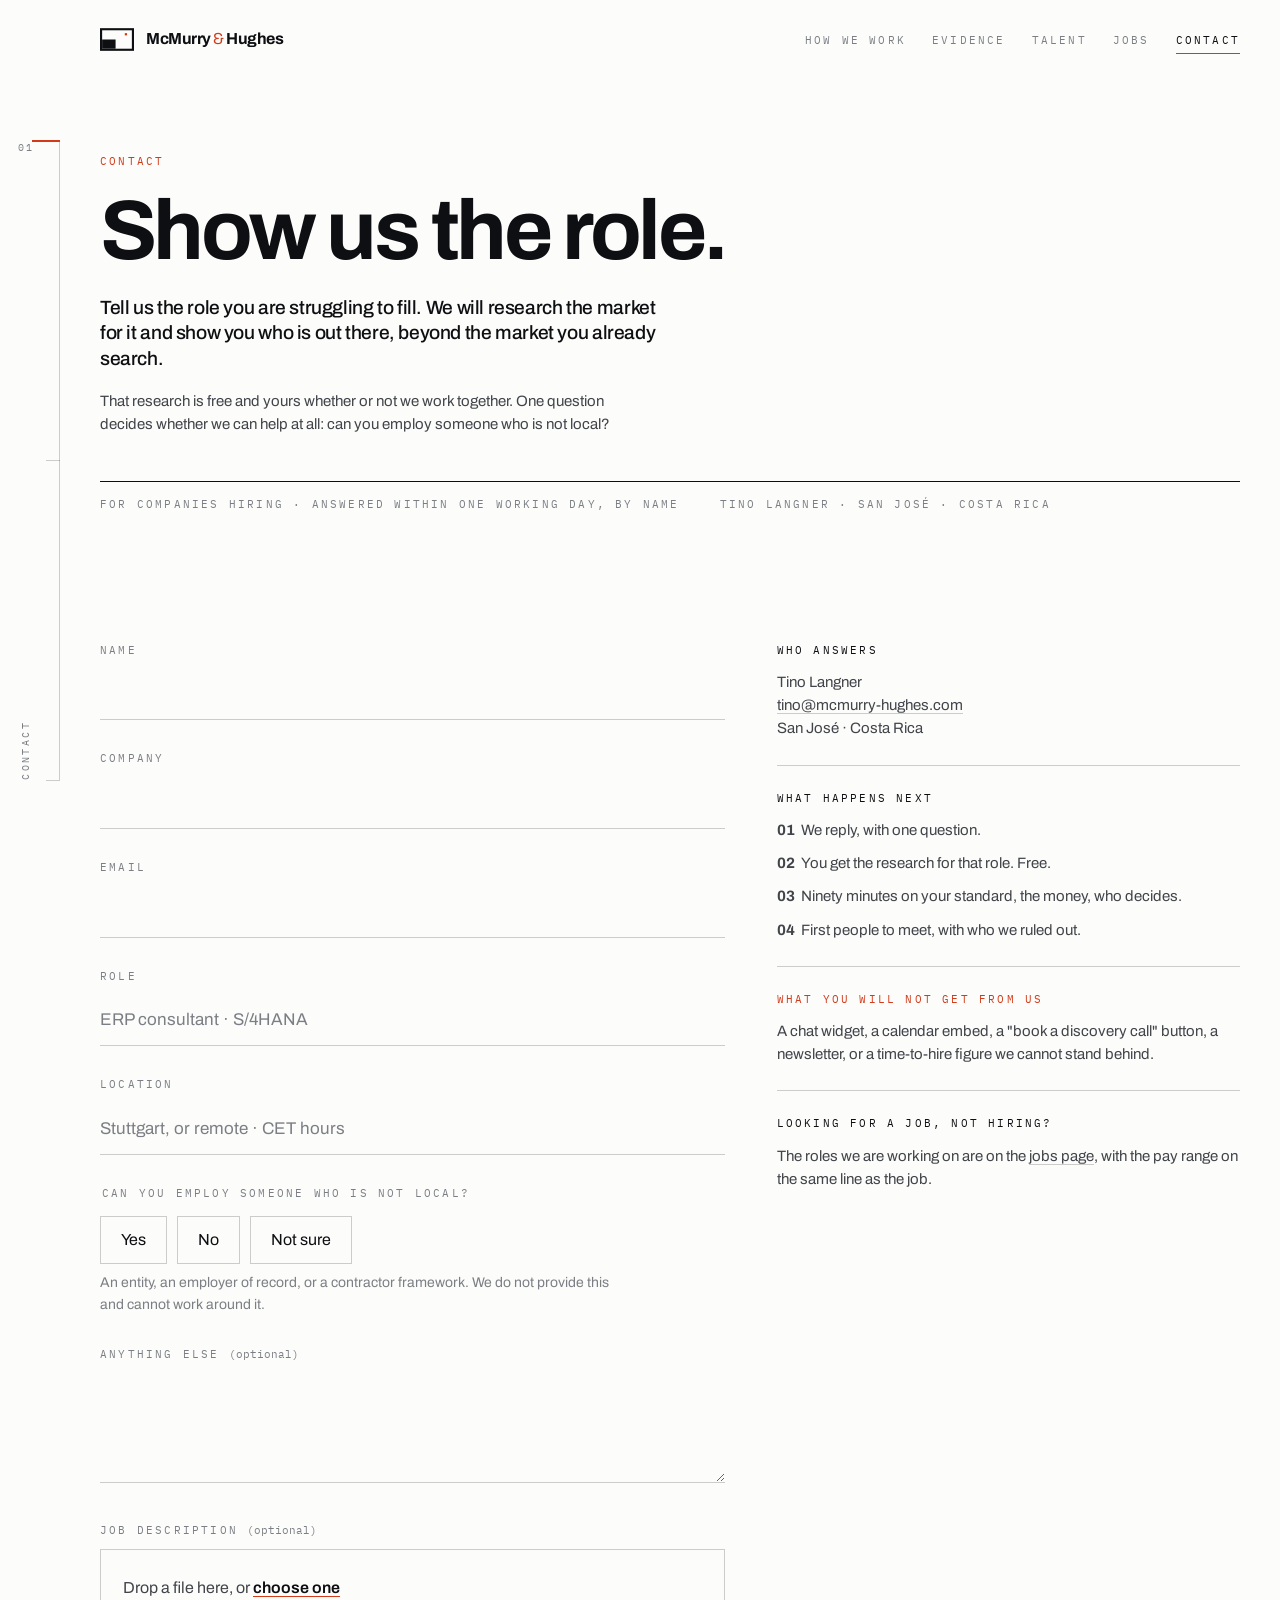
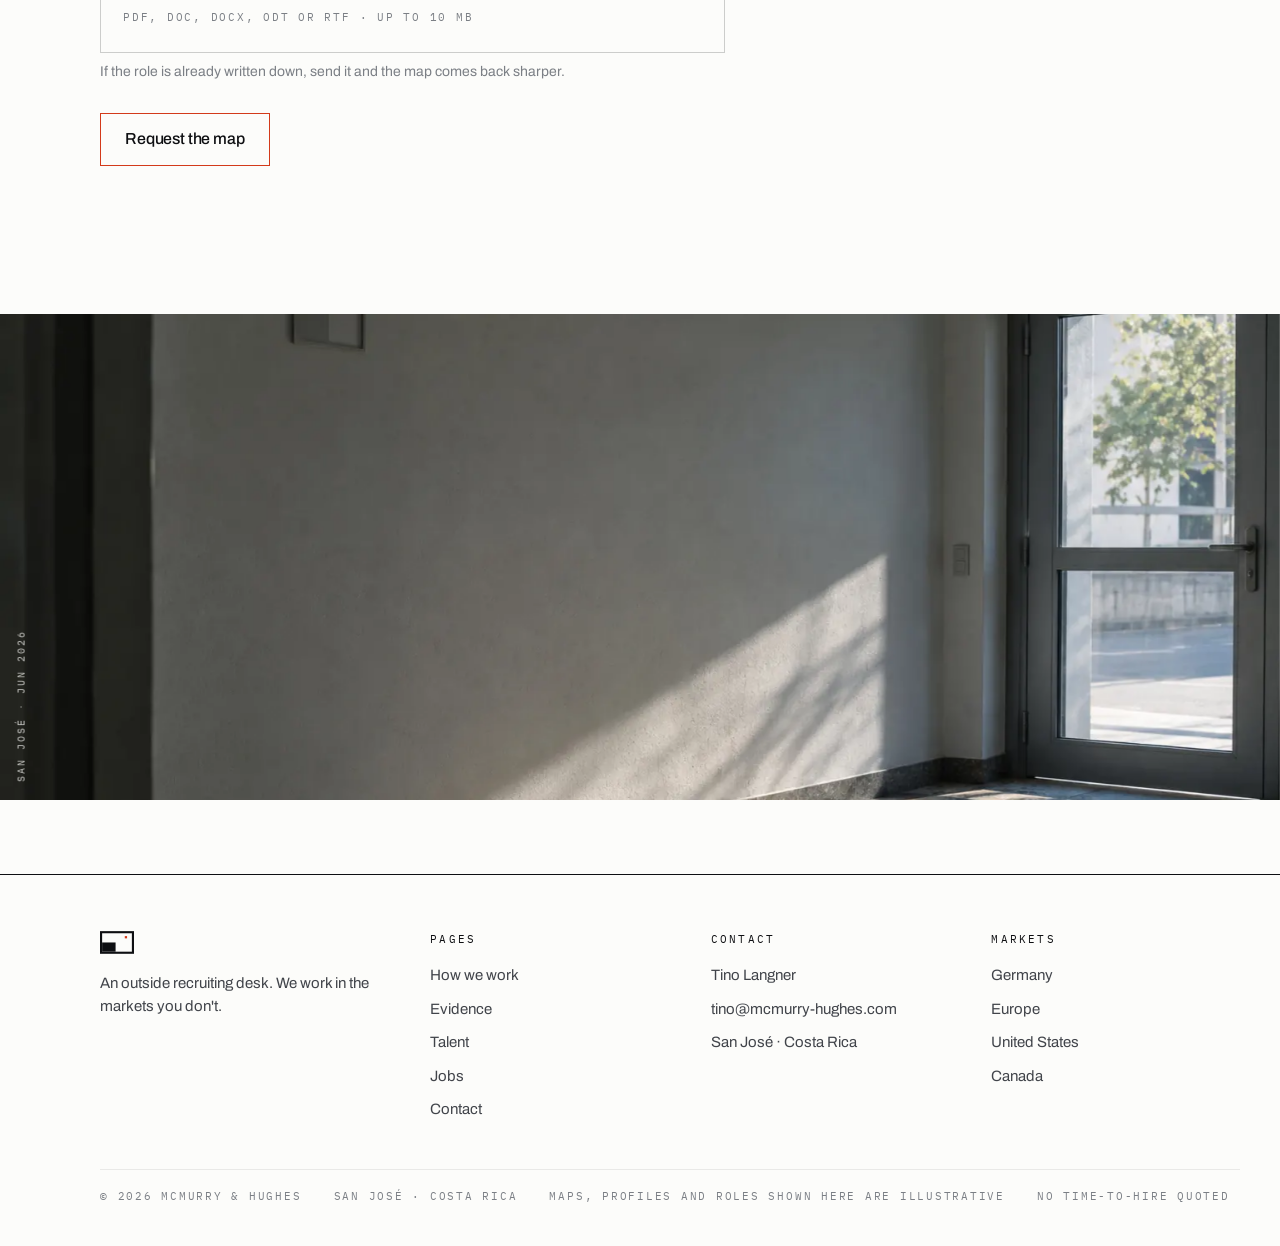
==== contact.html @ da13d668 "Initial M&H website demo" ====
<!DOCTYPE html>
<html lang="en">
<head>
<meta charset="utf-8">
<meta name="viewport" content="width=device-width, initial-scale=1">
<title>Contact · McMurry &amp; Hughes</title>
<meta name="description" content="Tell McMurry &amp; Hughes the role you are struggling to fill. We research the market outside the one you already search and show you who is out there. Free, and answered within one working day by a named person.">
<link rel="canonical" href="https://www.mcmurry-hughes.com/contact.html">

<meta property="og:type" content="website">
<meta property="og:site_name" content="McMurry &amp; Hughes">
<meta property="og:title" content="Contact · McMurry &amp; Hughes">
<meta property="og:description" content="Show us the role. One role and one question, answered within one working day by a named person.">
<meta property="og:url" content="https://www.mcmurry-hughes.com/contact.html">
<meta property="og:image" content="https://www.mcmurry-hughes.com/assets/images/MH_photo_10-1536.webp">
<meta property="og:locale" content="en_GB">
<meta name="twitter:card" content="summary_large_image">
<meta name="twitter:title" content="Contact · McMurry &amp; Hughes">
<meta name="twitter:description" content="Show us the role. One role and one question, answered within one working day by a named person.">
<meta name="twitter:image" content="https://www.mcmurry-hughes.com/assets/images/MH_photo_10-1536.webp">
<meta name="theme-color" content="#FCFCFA">

<link rel="icon" href="favicon.ico" sizes="any">
<link rel="icon" href="assets/icons/MH_favicon.svg" type="image/svg+xml">
<link rel="apple-touch-icon" href="assets/icons/apple-touch-icon.png">

<link rel="preload" href="assets/fonts/Archivo-Bold.woff2" as="font" type="font/woff2" crossorigin>
<link rel="preload" href="assets/fonts/Archivo-Regular.woff2" as="font" type="font/woff2" crossorigin>
<link rel="preload" href="assets/fonts/IBM_Plex_Mono_400_normal.woff2" as="font" type="font/woff2" crossorigin>
<link rel="stylesheet" href="css/main.css">
<link rel="stylesheet" href="css/components.css">
<link rel="stylesheet" href="css/responsive.css">
<link rel="stylesheet" href="css/motion.css">

<script type="module" src="js/main.js"></script>
</head>

<body class="page">
<a class="skip" href="#main">Skip to content</a>

<header class="nav">
  <div class="wrap nav__in">
    <a class="mark" href="index.html" aria-label="McMurry &amp; Hughes, home">
      <svg class="mark__sym" viewBox="0 0 24 16" width="34" height="23" aria-hidden="true" focusable="false">
        <rect class="fr" x=".75" y=".75" width="22.5" height="14.5" stroke-width="1.5"/>
        <rect class="bk" x="1.5" y="8" width="9.5" height="6.5"/>
        <rect class="pt" x="17.5" y="3.5" width="1.6" height="1.6"/>
      </svg>
      <span class="mark__wd mark__wd--hide">McMurry <span class="amp">&amp;</span> Hughes</span>
    </a>
    <nav class="nav__panel" id="nav-panel" aria-label="Primary">
      <ul class="nav__links">
        <li><a class="nav__link" href="how-we-work.html">How we work</a></li>
        <li><a class="nav__link" href="evidence.html">Evidence</a></li>
        <li><a class="nav__link" href="talent.html">Talent</a></li>
        <li><a class="nav__link" href="jobs.html">Jobs</a></li>
        <li><a class="nav__link" href="contact.html" aria-current="page">Contact</a></li>
      </ul>
    </nav>
    <button class="nav__toggle" type="button" aria-expanded="false" aria-controls="nav-panel">Menu</button>
  </div>
</header>

<nav class="rail" aria-label="Sections of this page">
  <span class="rail__n">01</span>
  <span class="rail__line"></span>
  <span class="rail__ticks"></span>
  <span class="rail__label"></span>
</nav>

<main id="main">

<section class="section phead" data-rail="Contact">
  <div class="wrap">
    <span class="label label--v">Contact</span>
    <h1 class="say say--xl" style="margin-top:22px" data-lines>Show us the role.</h1>
    <p class="standfirst phead__sub" data-reveal style="--d:400ms">Tell us the role you are struggling to fill. We will research the market for it and show you who is out there, beyond the market you already search.</p>
    <p class="small" style="margin-top:18px;max-width:58ch" data-reveal>That research is free and yours whether or not we work together. One question decides whether we can help at all: can you employ someone who is not local?</p>
    <div class="phead__meta">
      <span class="label">For companies hiring · answered within one working day, by name</span>
      <span class="label">Tino Langner · San José · Costa Rica</span>
    </div>
  </div>
</section>

<section class="section section--tight" data-rail="The form">
  <div class="wrap">
    <div class="cols cols--lead">
      <form class="form" novalidate data-form data-subject="Market map request: one role">
        <div class="field">
          <label class="label" for="k-name">Name</label>
          <input id="k-name" name="name" type="text" autocomplete="name" required>
          <span class="field__err">A name is needed</span>
        </div>
        <div class="field">
          <label class="label" for="k-company">Company</label>
          <input id="k-company" name="company" type="text" autocomplete="organization" required>
          <span class="field__err">A company is needed</span>
        </div>
        <div class="field">
          <label class="label" for="k-email">Email</label>
          <input id="k-email" name="email" type="email" autocomplete="email" required>
          <span class="field__err">A working email address is needed</span>
        </div>
        <div class="field">
          <label class="label" for="k-role">Role</label>
          <input id="k-role" name="role" type="text" placeholder="ERP consultant · S/4HANA" required>
          <span class="field__err">Tell us which role</span>
        </div>
        <div class="field">
          <label class="label" for="k-location">Location</label>
          <input id="k-location" name="location" type="text" placeholder="Stuttgart, or remote · CET hours" required>
          <span class="field__err">Tell us where the role sits</span>
        </div>
        <fieldset class="field" style="border:0;padding:0;margin-inline:0">
          <legend class="label" style="margin-bottom:10px">Can you employ someone who is not local?</legend>
          <div class="choice">
            <input type="radio" id="k-yes" name="employ" value="Yes" required><label for="k-yes">Yes</label>
            <input type="radio" id="k-no" name="employ" value="No"><label for="k-no">No</label>
            <input type="radio" id="k-unsure" name="employ" value="Not sure"><label for="k-unsure">Not sure</label>
          </div>
          <p class="field__help">An entity, an employer of record, or a contractor framework. We do not provide this and cannot work around it.</p>
          <span class="field__err">Answer this one and we can tell you quickly</span>
        </fieldset>
        <div class="field">
          <label class="label" for="k-note">Anything else <span style="text-transform:none;letter-spacing:0">(optional)</span></label>
          <textarea id="k-note" name="note" rows="3"></textarea>
        </div>
          <div class="field field--file">
            <label class="label" for="k-spec">Job description <span style="text-transform:none;letter-spacing:0">(optional)</span></label>
            <div class="drop" data-drop data-has="false">
              <input id="k-spec" name="spec" type="file" accept=".pdf,.doc,.docx,.rtf,.odt,.txt"
                     aria-describedby="k-spec-meta">
              <span class="drop__msg">Drop a file here, or <b>choose one</b></span>
              <span class="drop__file">
                <span class="drop__name" data-drop-name></span>
                <span class="drop__size" data-drop-size></span>
                <button class="drop__clear" type="button" data-drop-clear>Remove</button>
              </span>
              <span class="drop__meta" id="k-spec-meta">PDF, DOC, DOCX, ODT or RTF · up to 10 MB</span>
            </div>
            <p class="field__help">If the role is already written down, send it and the map comes back sharper.</p>
            <span class="field__err">That file could not be read</span>
          </div>
        <button class="btn btn--primary" type="submit">Request the map</button>
        <div class="form__status" role="status" aria-live="polite"></div>
      </form>

      <aside class="stack">
        <div data-reveal>
          <span class="label label--ink">Who answers</span>
          <p class="small" style="margin-top:12px">Tino Langner<br><a class="link" href="mailto:tino@mcmurry-hughes.com">tino@mcmurry-hughes.com</a><br>San José · Costa Rica</p>
        </div>
        <hr class="hairline">
        <div data-reveal>
          <span class="label label--ink">What happens next</span>
          <ol class="small" style="margin-top:12px;color:var(--slate);display:grid;gap:10px">
            <li><b>01</b> &nbsp;We reply, with one question.</li>
            <li><b>02</b> &nbsp;You get the research for that role. Free.</li>
            <li><b>03</b> &nbsp;Ninety minutes on your standard, the money, who decides.</li>
            <li><b>04</b> &nbsp;First people to meet, with who we ruled out.</li>
          </ol>
        </div>
        <hr class="hairline">
        <div data-reveal>
          <span class="label label--v">What you will not get from us</span>
          <p class="small" style="margin-top:12px">A chat widget, a calendar embed, a "book a discovery call" button, a newsletter, or a time-to-hire figure we cannot stand behind.</p>
        </div>
        <hr class="hairline">
        <div data-reveal>
          <span class="label label--ink">Looking for a job, not hiring?</span>
          <p class="small" style="margin-top:12px">The roles we are working on are on the <a class="link" href="jobs.html">jobs page</a>, with the pay range on the same line as the job.</p>
        </div>
      </aside>
    </div>
  </div>
</section>

<section class="section section--tight" data-rail="The office">
  <figure class="plate plate--half" data-reveal="wipe">
    <picture>
      <source type="image/webp" srcset="assets/images/MH_photo_10-640.webp 640w, assets/images/MH_photo_10-1024.webp 1024w, assets/images/MH_photo_10-1536.webp 1536w" sizes="100vw">
      <img src="assets/images/MH_photo_10-1024.jpg" width="1536" height="1024" loading="lazy" decoding="async" data-parallax="36"
           alt="A reception wall in raking afternoon light, the sign in place, nobody present.">
    </picture>
    <figcaption class="plate__cap">San José · Jun 2026</figcaption>
  </figure>
</section>

</main>

<footer class="foot">
  <div class="wrap">
    <div class="foot__grid">
      <div>
        <svg class="mark__sym" viewBox="0 0 24 16" width="40" height="27" aria-hidden="true" focusable="false">
          <rect class="fr" x=".75" y=".75" width="22.5" height="14.5" stroke-width="1.5"/>
          <rect class="bk" x="1.5" y="8" width="9.5" height="6.5"/>
          <rect class="pt" x="17.5" y="3.5" width="1.6" height="1.6"/>
        </svg>
        <p class="small" style="margin-top:18px;max-width:30ch">An outside recruiting desk. We work in the markets you don't.</p>
      </div>
      <div>
        <span class="label label--ink">Pages</span>
        <div class="foot__list">
          <a href="how-we-work.html">How we work</a>
          <a href="evidence.html">Evidence</a>
          <a href="talent.html">Talent</a>
          <a href="jobs.html">Jobs</a>
          <a href="contact.html">Contact</a>
        </div>
      </div>
      <div>
        <span class="label label--ink">Contact</span>
        <div class="foot__list">
          <span>Tino Langner</span>
          <a href="mailto:tino@mcmurry-hughes.com">tino@mcmurry-hughes.com</a>
          <span>San José · Costa Rica</span>
        </div>
      </div>
      <div>
        <span class="label label--ink">Markets</span>
        <div class="foot__list">
          <span>Germany</span><span>Europe</span><span>United States</span><span>Canada</span>
        </div>
      </div>
    </div>
    <div class="foot__note">
      <span>&copy; <span data-year>2026</span> McMurry &amp; Hughes</span>
      <span>San José · Costa Rica</span>
      <span class="v">Maps, profiles and roles shown here are illustrative</span>
      <span>No time-to-hire quoted</span>
    </div>
  </div>
</footer>
</body>
</html>
---- css/main.css ----
/* =========================================================================
   McMURRY & HUGHES — main.css
   Foundations: fonts, tokens, base type, layout, rail, navigation, footer.

   THE THREE RULES THIS FILE IS BUILT TO PROTECT
   1  GREY IS SEMANTIC. --field / --grey mean "the market a company is already
      searching". They are never a panel, a card, a section ground or a stripe.
      There is no rule in this stylesheet that fills a container with grey.
   2  VERMILION IS ONE PERSON outside that search. It is a marker, a hairline
      and a flag on an unmeasured field. It is never a button fill, never body
      copy, never on a photograph.
   3  TWO FAMILIES, NO THIRD. Archivo + IBM Plex Mono, self-hosted, latin and
      latin-ext. The ext subsets are not optional: Kraków and Wrocław are set
      correctly and a missing subset substitutes a serif silently.
   Target ratio across the site: ~90% paper, ~7% ink, ~2% grey, ~1% vermilion.
   ========================================================================= */

/* ── 01 · TYPE ─────────────────────────────────────────────────────────── */

@font-face{font-family:'Archivo';src:url('../assets/fonts/Archivo-Regular.woff2') format('woff2');font-weight:400;font-style:normal;font-display:swap}
@font-face{font-family:'Archivo';src:url('../assets/fonts/Archivo-Medium.woff2') format('woff2');font-weight:500;font-style:normal;font-display:swap}
@font-face{font-family:'Archivo';src:url('../assets/fonts/Archivo-SemiBold.woff2') format('woff2');font-weight:600;font-style:normal;font-display:swap}
@font-face{font-family:'Archivo';src:url('../assets/fonts/Archivo-Bold.woff2') format('woff2');font-weight:700;font-style:normal;font-display:swap}
@font-face{font-family:'PlexMono';src:url('../assets/fonts/IBM_Plex_Mono_400_normal.woff2') format('woff2');font-weight:400;font-style:normal;font-display:swap}
@font-face{font-family:'PlexMono';src:url('../assets/fonts/IBM_Plex_Mono_500_normal.woff2') format('woff2');font-weight:500;font-style:normal;font-display:swap}

/* latin-ext — required for Kraków, Wrocław, São, façade */
@font-face{font-family:'Archivo';src:url('../assets/fonts/Archivo-Regular-ext.woff2') format('woff2');font-weight:400;font-style:normal;font-display:swap;unicode-range:U+0100-02BA,U+02BD-02C5,U+02C7-02CC,U+02CE-02D7,U+02DD-02FF,U+0304,U+0308,U+0329,U+1D00-1DBF,U+1E00-1E9F,U+1EF2-1EFF,U+2020,U+20A0-20AB,U+20AD-20C0,U+2113,U+2C60-2C7F,U+A720-A7FF}
@font-face{font-family:'Archivo';src:url('../assets/fonts/Archivo-Medium-ext.woff2') format('woff2');font-weight:500;font-style:normal;font-display:swap;unicode-range:U+0100-02BA,U+02BD-02C5,U+02C7-02CC,U+02CE-02D7,U+02DD-02FF,U+0304,U+0308,U+0329,U+1D00-1DBF,U+1E00-1E9F,U+1EF2-1EFF,U+2020,U+20A0-20AB,U+20AD-20C0,U+2113,U+2C60-2C7F,U+A720-A7FF}
@font-face{font-family:'Archivo';src:url('../assets/fonts/Archivo-SemiBold-ext.woff2') format('woff2');font-weight:600;font-style:normal;font-display:swap;unicode-range:U+0100-02BA,U+02BD-02C5,U+02C7-02CC,U+02CE-02D7,U+02DD-02FF,U+0304,U+0308,U+0329,U+1D00-1DBF,U+1E00-1E9F,U+1EF2-1EFF,U+2020,U+20A0-20AB,U+20AD-20C0,U+2113,U+2C60-2C7F,U+A720-A7FF}
@font-face{font-family:'Archivo';src:url('../assets/fonts/Archivo-Bold-ext.woff2') format('woff2');font-weight:700;font-style:normal;font-display:swap;unicode-range:U+0100-02BA,U+02BD-02C5,U+02C7-02CC,U+02CE-02D7,U+02DD-02FF,U+0304,U+0308,U+0329,U+1D00-1DBF,U+1E00-1E9F,U+1EF2-1EFF,U+2020,U+20A0-20AB,U+20AD-20C0,U+2113,U+2C60-2C7F,U+A720-A7FF}
@font-face{font-family:'PlexMono';src:url('../assets/fonts/IBM_Plex_Mono_400_ext.woff2') format('woff2');font-weight:400;font-style:normal;font-display:swap;unicode-range:U+0100-02BA,U+02BD-02C5,U+02C7-02CC,U+02CE-02D7,U+02DD-02FF,U+0304,U+0308,U+0329,U+1D00-1DBF,U+1E00-1E9F,U+1EF2-1EFF,U+2020,U+20A0-20AB,U+20AD-20C0,U+2113,U+2C60-2C7F,U+A720-A7FF}
@font-face{font-family:'PlexMono';src:url('../assets/fonts/IBM_Plex_Mono_500_ext.woff2') format('woff2');font-weight:500;font-style:normal;font-display:swap;unicode-range:U+0100-02BA,U+02BD-02C5,U+02C7-02CC,U+02CE-02D7,U+02DD-02FF,U+0304,U+0308,U+0329,U+1D00-1DBF,U+1E00-1E9F,U+1EF2-1EFF,U+2020,U+20A0-20AB,U+20AD-20C0,U+2113,U+2C60-2C7F,U+A720-A7FF}

/* ── 02 · TOKENS ───────────────────────────────────────────────────────── */

:root{
  /* palette — MH_colour-specification.txt, edition 1.0 */
  --paper:#FCFCFA;          /* ground, no meaning of its own */
  --bone:#F1F1EE;           /* second ground, structural only */
  --field:#E4E4E0;          /* THE SEARCHED MARKET — semantic */
  --grey:#9A9A96;           /* the same, at small scale — semantic */
  --ink:#0E0F12;            /* fact: type, rules, boundaries */
  --verm:#D33A1A;           /* one person outside the search */
  --slate:#41444A;          /* body copy */
  --mid:#7B7F85;            /* labels */
  /* interface only, never marketing */
  --confirmed:#33523A;      /* the availability dot */
  --error:#9C2410;
  --pending:#7E6416;

  --hair:rgba(14,15,18,.20);
  --hairsoft:rgba(14,15,18,.08);
  --hair-rev:rgba(252,252,250,.26);
  --hairsoft-rev:rgba(252,252,250,.12);

  --A:'Archivo';
  --M:'PlexMono';

  /* spatial system — the page rail is 26mm in print; 72px on screen */
  --rail:72px;
  --gutter:24px;
  --measure:64ch;
  --band:clamp(72px,10vw,148px);   /* vertical rhythm between sections */

  /* motion — slow, controlled, no bounce anywhere in the system */
  --ease:cubic-bezier(.22,.61,.36,1);
  --ease-depth:cubic-bezier(.33,.9,.28,1);
  --t-fast:.28s;
  --t:.52s;
  --t-slow:.9s;
}

/* ── 03 · RESET & BASE ─────────────────────────────────────────────────── */

*,*::before,*::after{box-sizing:border-box}
html{-webkit-text-size-adjust:100%}
body,h1,h2,h3,h4,p,figure,blockquote,dl,dd,ul,ol{margin:0}
ul,ol{padding:0;list-style:none}
img,svg{display:block;max-width:100%}
button,input,select,textarea{font:inherit;color:inherit}

html{scroll-behavior:smooth}
body{
  background:var(--paper);
  color:var(--ink);
  font-family:var(--A);
  font-weight:400;
  font-size:17px;
  line-height:1.56;
  -webkit-font-smoothing:antialiased;
  text-rendering:optimizeLegibility;
  overflow-x:hidden;
}

::selection{background:var(--ink);color:var(--paper)}

/* Focus: a visible ink offset rule. Never removed, never a glow. */
:focus-visible{
  outline:2px solid var(--ink);
  outline-offset:3px;
}
.ink :focus-visible,.section--ink :focus-visible{outline-color:var(--paper)}

.skip{
  position:absolute;left:-9999px;top:0;z-index:200;
  background:var(--ink);color:var(--paper);padding:14px 20px;
  font-family:var(--M);font-size:12px;letter-spacing:.18em;text-transform:uppercase;
}
.skip:focus{left:0}

/* visually hidden, but present for screen readers and for heading order */
.vh{
  position:absolute;width:1px;height:1px;margin:-1px;padding:0;
  overflow:hidden;clip-path:inset(50%);white-space:nowrap;border:0;
}

/* ── 04 · TYPE SCALE ───────────────────────────────────────────────────── */

.say{font-weight:700;letter-spacing:-.042em;line-height:.93;text-wrap:balance}
.say--xl{font-size:clamp(38px,6.6vw,88px)}
.say--l {font-size:clamp(32px,4.6vw,64px)}
.say--m {font-size:clamp(27px,3.2vw,44px)}
.say--s {font-size:clamp(23px,2.3vw,32px)}

.hd{font-weight:600;letter-spacing:-.03em;line-height:1.06;font-size:clamp(23px,2.2vw,34px);text-wrap:balance}
.hd--s{font-size:clamp(19px,1.5vw,23px);letter-spacing:-.026em;line-height:1.14}

.standfirst{
  font-weight:500;font-size:clamp(18px,1.5vw,21px);
  letter-spacing:-.02em;line-height:1.34;color:var(--ink);
  max-width:42ch;
}

p{color:var(--slate);max-width:var(--measure)}
p + p{margin-top:1.1em}
p b,strong{font-weight:600;color:var(--ink)}
.lede{font-size:19px;line-height:1.5;color:var(--slate);max-width:56ch}
.small{font-size:15px;line-height:1.55}

a{color:inherit;text-decoration:none}
.link{
  border-bottom:1px solid var(--hair);
  transition:border-color var(--t-fast) var(--ease);
}
.link:hover{border-color:var(--ink)}

/* label / figure / caption — always Plex Mono */
.label{
  font-family:var(--M);font-weight:400;font-size:11px;
  letter-spacing:.2em;text-transform:uppercase;color:var(--mid);
  display:block;
}
.label--v{color:var(--verm)}
.label--ink{color:var(--ink)}
.figure{font-family:var(--M);font-weight:500;font-variant-numeric:tabular-nums lining-nums;letter-spacing:-.01em}
.caption{font-family:var(--M);font-size:11px;line-height:1.7;letter-spacing:.14em;text-transform:uppercase;color:var(--mid)}
.mono{font-family:var(--M);font-variant-numeric:tabular-nums lining-nums}
.v{color:var(--verm)}

.rule{height:1px;background:var(--ink);border:0}
.hairline{height:1px;background:var(--hair);border:0}
.hairline--soft{height:1px;background:var(--hairsoft);border:0}

/* ── 05 · LAYOUT ───────────────────────────────────────────────────────── */

.page{position:relative}

.wrap{
  width:100%;
  max-width:1560px;
  margin-inline:auto;
  padding-inline:var(--gutter);
}
@media (min-width:1024px){
  .wrap{padding-left:calc(var(--rail) + 40px);padding-right:56px}
}

.section{padding-block:var(--band);position:relative}
.section--tight{padding-block:calc(var(--band) * .58)}
.section--bone{background:var(--bone)}
.section--ink{background:var(--ink);color:var(--paper)}
.section--ink p,.section--ink .lede{color:rgba(252,252,250,.74)}
.section--ink .label{color:rgba(252,252,250,.55)}
.section--ink .label--v{color:var(--verm)}
.section--ink .rule{background:rgba(252,252,250,.55)}
.section--ink .hairline{background:var(--hair-rev)}
.section--ink .hairline--soft{background:var(--hairsoft-rev)}

/* section head: mono index + rule, the book's running head translated */
.shead{
  display:flex;align-items:baseline;gap:20px;
  padding-bottom:14px;margin-bottom:44px;
  border-bottom:1px solid var(--ink);
}
.section--ink .shead{border-bottom-color:rgba(252,252,250,.55)}
.shead__n{font-family:var(--M);font-size:11px;letter-spacing:.24em;color:var(--verm);flex:none}
.shead__t{font-family:var(--M);font-size:11px;letter-spacing:.24em;text-transform:uppercase;color:var(--mid)}
.shead__r{margin-left:auto;font-family:var(--M);font-size:11px;letter-spacing:.2em;color:var(--mid);text-align:right}

.cols{display:grid;gap:clamp(28px,4vw,72px)}
.cols--2{grid-template-columns:repeat(2,1fr)}
.cols--3{grid-template-columns:repeat(3,1fr)}
.cols--4{grid-template-columns:repeat(4,1fr)}
.cols--5{grid-template-columns:repeat(5,1fr)}
.cols--aside{grid-template-columns:minmax(0,1fr) minmax(260px,320px)}
.cols--lead{grid-template-columns:minmax(0,1.35fr) minmax(0,1fr)}

.stack-s > * + *{margin-top:12px}
.stack   > * + *{margin-top:24px}
.stack-l > * + *{margin-top:44px}

/* ── 06 · THE RAIL (search trace) ──────────────────────────────────────── */
/* The book's page rail, made functional: it records where in the argument
   the reader is. One vermilion tick — the section in view. Nothing else
   about it moves. */

.rail{
  position:fixed;left:0;top:0;bottom:0;width:var(--rail);
  z-index:40;pointer-events:none;display:none;
}
@media (min-width:1024px){.rail{display:block}}
.rail__line{
  position:absolute;right:0;top:140px;bottom:120px;width:1px;background:var(--hair);
}
.rail__ticks{position:absolute;right:0;top:140px;bottom:120px;width:100%}
.rail__tick{
  position:absolute;right:0;height:1px;background:var(--hair);width:14px;
  transition:width var(--t) var(--ease),background-color var(--t) var(--ease);
  pointer-events:auto;
}
.rail__tick[aria-current="true"]{width:28px;height:2px;background:var(--verm)}
.rail__label{
  position:absolute;left:18px;bottom:120px;
  font-family:var(--M);font-size:10px;letter-spacing:.24em;text-transform:uppercase;
  color:var(--mid);writing-mode:vertical-rl;transform:rotate(180deg);
  white-space:nowrap;
}
.rail__n{
  position:absolute;left:18px;top:140px;
  font-family:var(--M);font-size:10px;letter-spacing:.16em;color:var(--mid);
}
.rail--rev .rail__line,.rail--rev .rail__tick{background:var(--hair-rev)}
.rail--rev .rail__tick[aria-current="true"]{background:var(--verm)}
.rail--rev .rail__label,.rail--rev .rail__n{color:rgba(252,252,250,.5)}

/* ── 07 · NAVIGATION ───────────────────────────────────────────────────── */

.nav{
  position:fixed;inset:0 0 auto 0;z-index:60;
  background:rgba(252,252,250,0);
  border-bottom:1px solid transparent;
  transition:background-color var(--t) var(--ease),border-color var(--t) var(--ease),
             padding var(--t) var(--ease);
}
.nav__in{
  display:flex;align-items:center;justify-content:space-between;gap:24px;
  padding-block:26px;
  transition:padding var(--t) var(--ease);
}
.nav[data-scrolled="true"]{
  background:rgba(252,252,250,.94);
  backdrop-filter:saturate(1) blur(6px);
  border-bottom-color:var(--hair);
}
.nav[data-scrolled="true"] .nav__in{padding-block:14px}

.mark{display:flex;align-items:center;gap:12px}
.mark__sym{width:34px;height:auto;flex:none;color:var(--ink)}
.mark__sym .fr{fill:none;stroke:currentColor}
.mark__sym .bk{fill:currentColor}
.mark__sym .pt{fill:var(--verm)}
.mark__wd{
  font-weight:700;letter-spacing:-.03em;font-size:16px;line-height:1;white-space:nowrap;
}
.mark__wd .amp{font-weight:400;color:var(--verm)}
.mark__wd--hide{display:none}
@media (min-width:600px){.mark__wd--hide{display:inline}}

.nav__links{display:flex;align-items:center;gap:26px}
.nav__link{
  font-family:var(--M);font-size:11px;letter-spacing:.2em;text-transform:uppercase;
  color:var(--mid);padding:6px 0;
  border-bottom:1px solid transparent;
  transition:color var(--t-fast) var(--ease),border-color var(--t-fast) var(--ease);
}
.nav__link:hover{color:var(--ink)}
.nav__link[aria-current="page"]{color:var(--ink);border-bottom-color:var(--verm)}

.nav__toggle{
  display:none;background:none;border:0;padding:12px 0 12px 12px;cursor:pointer;
  font-family:var(--M);font-size:11px;letter-spacing:.22em;text-transform:uppercase;color:var(--ink);
  min-height:44px;
}
.nav__panel{display:contents}

/* ── 08 · BUTTONS ──────────────────────────────────────────────────────── */
/* Hairline rule, no fill, radius 0, 44px minimum target.
   Vermilion appears as the hairline on the primary action only — the action
   that leads to the market. It is never a fill. */

.btn{
  display:inline-flex;align-items:center;justify-content:center;gap:12px;
  min-height:48px;padding:13px 24px;
  border:1px solid var(--ink);border-radius:0;background:none;
  font-family:var(--A);font-weight:500;font-size:16px;letter-spacing:-.01em;
  color:var(--ink);cursor:pointer;text-align:center;
  transition:background-color var(--t-fast) var(--ease),color var(--t-fast) var(--ease),
             border-color var(--t-fast) var(--ease);
}
.btn:hover{background:var(--ink);color:var(--paper)}
.btn--primary{border-color:var(--verm)}
.btn--primary:hover{background:var(--ink);border-color:var(--ink);color:var(--paper)}
.btn--rev{border-color:rgba(252,252,250,.55);color:var(--paper)}
.btn--rev:hover{background:var(--paper);color:var(--ink);border-color:var(--paper)}
.btn[disabled]{opacity:.45;cursor:not-allowed;background:none;color:var(--ink);border-color:var(--ink)}
.btn__tick{font-family:var(--M);font-size:11px;letter-spacing:.16em}

.btnrow{display:flex;flex-wrap:wrap;gap:14px;align-items:center}

/* a text action, used where a button would be too loud */
.act{
  display:inline-flex;align-items:center;gap:10px;min-height:44px;
  background:none;border:0;padding:0;cursor:pointer;
  font-family:var(--M);font-size:11px;letter-spacing:.18em;text-transform:uppercase;
  color:var(--ink);border-bottom:1px solid var(--verm);align-self:flex-start;
  transition:opacity var(--t-fast) var(--ease);
}
.act:hover{opacity:.62}

/* ── 09 · FOOTER ───────────────────────────────────────────────────────── */

.foot{border-top:1px solid var(--ink);padding-block:56px 40px;background:var(--paper)}
.foot__grid{
  display:grid;gap:40px;
  grid-template-columns:minmax(0,1.4fr) repeat(3,minmax(0,1fr));
  align-items:start;
}
.foot__list{display:flex;flex-direction:column;gap:10px;margin-top:16px}
.foot__list a,.foot__list span{
  font-size:15px;color:var(--slate);
  transition:color var(--t-fast) var(--ease);
}
.foot__list a:hover{color:var(--ink)}
.foot__note{
  margin-top:48px;padding-top:18px;border-top:1px solid var(--hairsoft);
  display:flex;flex-wrap:wrap;gap:12px 32px;
}
.foot__note span{font-family:var(--M);font-size:11px;letter-spacing:.16em;text-transform:uppercase;color:var(--mid)}

/* ── 10 · ILLUSTRATIVE-DATA FLAG ───────────────────────────────────────── */
/* Everything on this site that is not a counted fact says so, in the same
   visual field as the thing it qualifies. */

.flag{
  display:inline-flex;align-items:center;gap:10px;
  font-family:var(--M);font-size:11px;letter-spacing:.16em;text-transform:uppercase;
  color:var(--verm);
}
.flag::before{content:"";width:8px;height:8px;background:var(--verm);flex:none}

/* ── 11 · MOTION PRIMITIVES ────────────────────────────────────────────── */
/* Opacity + a short translation. Nothing scales, nothing bounces, nothing
   rotates on entry. Staggering is done with a per-element delay set in JS. */

[data-reveal]{
  opacity:0;transform:translateY(18px);
  transition:opacity var(--t-slow) var(--ease),transform var(--t-slow) var(--ease);
  transition-delay:var(--d,0ms);
}
[data-reveal].is-in{opacity:1;transform:none}

/* A masked reveal, left to right — the same gesture as the search widening.
   Mask, not clip-path: a clipped element has no intersection area, so the
   observer that is meant to reveal it never sees it arrive. */
[data-reveal="wipe"]{
  opacity:1;transform:none;
  -webkit-mask-image:linear-gradient(90deg,#000 0 100%);
          mask-image:linear-gradient(90deg,#000 0 100%);
  -webkit-mask-repeat:no-repeat;mask-repeat:no-repeat;
  -webkit-mask-position:left center;mask-position:left center;
  -webkit-mask-size:0% 100%;mask-size:0% 100%;
  transition:-webkit-mask-size 1.1s var(--ease),mask-size 1.1s var(--ease);
  transition-delay:var(--d,0ms);
}
[data-reveal="wipe"].is-in{-webkit-mask-size:100% 100%;mask-size:100% 100%}

/* line-by-line statement reveal */
.lines{display:block}
.lines .ln{display:block;overflow:hidden}
.lines .ln > span{
  display:block;transform:translateY(105%);
  transition:transform 1s var(--ease);
  transition-delay:var(--d,0ms);
}
.lines.is-in .ln > span{transform:none}

@media (prefers-reduced-motion:reduce){
  html{scroll-behavior:auto}
  *,*::before,*::after{
    animation-duration:.001ms !important;animation-iteration-count:1 !important;
    transition-duration:.001ms !important;
  }
  [data-reveal]{opacity:1 !important;transform:none !important}
  [data-reveal="wipe"]{-webkit-mask-image:none !important;mask-image:none !important}
  /* the people are present and still: no drift, no arrival, no lean */
  .person,.marker,.compare__dot{
    opacity:1 !important;
    --dx:0px !important;--dy:0px !important;--mx:0px !important;--my:0px !important;--s:1 !important;
  }
  .lines .ln > span{transform:none !important}
}
---- css/components.css ----
/* =========================================================================
   McMURRY & HUGHES — components.css
   The system's own objects. Every one of them exists to carry the same
   argument: the market continues past the edge of the search.

   THE WINDOW      the mark, made physical — frame, searched field, one person
   THE MAP         the signature artefact, live
   THE LEDGER      counted facts, set as a table, never as cards
   THE PLATE       photography, always cut by an edge
   THE SHEET       real working documents, on paper, that lift when touched
   ========================================================================= */

/* ── 00 · ANIMATABLE CUSTOM PROPERTIES ─────────────────────────────────── */
/* Registering these lets a marker's scale and offset be transitioned rather
   than snapped, so the pointer's effect eases in and out instead of popping.
   Where @property is unsupported the value still applies — it just changes
   instantly, which is a downgrade nobody will notice.
     --dx / --dy   ambient drift, written 60× a second by motion.js
     --mx / --my   the lean towards a pointer
     --s           the scale a nearby pointer gives a person            */

@property --dx { syntax: '<length>'; inherits: false; initial-value: 0px }
@property --dy { syntax: '<length>'; inherits: false; initial-value: 0px }
@property --mx { syntax: '<length>'; inherits: false; initial-value: 0px }
@property --my { syntax: '<length>'; inherits: false; initial-value: 0px }
@property --s  { syntax: '<number>'; inherits: false; initial-value: 1 }

/* ── 01 · THE WINDOW ───────────────────────────────────────────────────── */
/* A precision paper object seen slightly from the side. The frame is the
   boundary of what a company can see. The grey block, lower left, is the
   market it is searching. The vermilion squares sit beyond it, on planes
   further from the viewer, so moving the pointer literally shows you past
   the edge of the search. Nothing here glows, rotates freely or floats. */

.window{
  position:relative;
  perspective:1700px;
  perspective-origin:62% 42%;
}
.window__obj{
  position:relative;
  width:100%;
  aspect-ratio:3 / 2;
  transform-style:preserve-3d;
  /* three rotations compose: the pointer's, the one the page earns as it
     scrolls past, and the slow idle turn the object never stops making */
  transform:
    translateY(var(--sty,0px))
    rotateX(calc(var(--rx,0deg) + var(--srx,0deg) + var(--irx,0deg)))
    rotateY(calc(var(--ry,0deg) + var(--sry,0deg) + var(--iry,0deg)));
  transition:transform 1.2s var(--ease-depth);
  will-change:transform;
}

/* the counted field the whole object sits on — ink hairlines, never grey,
   because this is measurement and not a market */
.window__field{
  position:absolute;inset:0;
  transform:translateZ(-9px);
  background-image:
    repeating-linear-gradient(90deg,rgba(14,15,18,.055) 0 1px,transparent 1px 8.3333%),
    repeating-linear-gradient(0deg,rgba(14,15,18,.055) 0 1px,transparent 1px 12.5%);
  -webkit-mask-image:linear-gradient(90deg,#000 0 70%,transparent 100%);
          mask-image:linear-gradient(90deg,#000 0 70%,transparent 100%);
}
.section--ink .window__field{
  background-image:
    repeating-linear-gradient(90deg,rgba(252,252,250,.1) 0 1px,transparent 1px 8.3333%),
    repeating-linear-gradient(0deg,rgba(252,252,250,.1) 0 1px,transparent 1px 12.5%);
}

/* the measure along the foot of the frame: the search has an extent, and it
   is a stated one */
.window__scale{
  position:absolute;left:0;right:0;bottom:0;height:9px;
  transform:translateZ(1px);
  background-image:repeating-linear-gradient(90deg,var(--hair) 0 1px,transparent 1px 4.1666%);
  -webkit-mask-image:linear-gradient(90deg,#000 0 38%,rgba(0,0,0,.25) 38.2%,rgba(0,0,0,.25) 100%);
          mask-image:linear-gradient(90deg,#000 0 38%,rgba(0,0,0,.25) 38.2%,rgba(0,0,0,.25) 100%);
}
.window.is-live .window__obj{transition:transform .22s var(--ease-depth)}

.window__plane{position:absolute;inset:0;transform-style:preserve-3d}

/* the boundary of the search */
.window__frame{
  position:absolute;inset:0;
  border:1px solid var(--ink);
  background:none;            /* the frame is a boundary, not a surface —
                                 an opaque plane here would hide the market
                                 sitting behind it */
  transform:translateZ(0);
  box-shadow:
    0 1px 1px rgba(14,15,18,.04),
    calc(var(--sx,0px) * 1) calc(18px + var(--sy,0px)) 46px rgba(14,15,18,.10);
  transition:box-shadow 1.2s var(--ease-depth);
}
.section--ink .window__frame{border-color:rgba(252,252,250,.55);box-shadow:none}

/* the market already in view — grey is allowed here, this is what it means */
/* Kept on the frame's own plane. Given any depth at all it swings outside
   the boundary when the object turns — a searched market sticking out past
   the edge of the search reads as the opposite of what it means. */
.window__searched{
  position:absolute;left:0;bottom:0;width:38%;height:44%;
  background:var(--field);
  border-top:2px solid var(--ink);
  border-right:2px solid var(--ink);
  transform:translateZ(0);
  overflow:hidden;
}
/* the people already inside that market: same squares, grey, because that is
   what grey means here */
.window__insiders{position:absolute;inset:0}
.window__insiders .person{background:var(--grey);opacity:1}
.section--ink .window__searched{
  background:rgba(252,252,250,.16);
  border-color:var(--paper);
}
.window__searchedlab{
  position:absolute;left:0;bottom:0;
  padding:0 0 14px 14px;
  transform:translateZ(1px);
}

/* one person outside the search */
.window__people{position:absolute;inset:0;transform-style:preserve-3d}
.person{
  position:absolute;
  width:10px;height:10px;
  background:var(--verm);
  /* drift + the lean towards a pointer + the plane they stand on + the size
     a nearby pointer gives them. Written as one transform so nothing fights
     over it. */
  transform:
    translate3d(calc(var(--dx,0px) + var(--mx,0px)),
                calc(var(--dy,0px) + var(--my,0px)),
                var(--z,16px))
    scale(var(--s,1));
  transition:--s .5s var(--ease-depth),opacity .8s var(--ease);
  transition-delay:var(--d,0ms);
  will-change:transform;
}
.person--lg{width:14px;height:14px}
.person--sm{width:7px;height:7px}

/* they arrive one at a time, from nothing, in the order they were counted */
.window__people .person{opacity:0;--s:0}
.window__people.is-arrived .person{opacity:1;--s:1}

.window__beyondlab{position:absolute;transform:translateZ(26px)}

/* THE SWEEP
   One pass of a vermilion hairline, starting at the edge of the searched
   market and travelling outward across the field. It is the search going
   further than it has gone before, and it happens once. */
.window__sweep{
  position:absolute;top:1px;bottom:1px;left:38%;width:1px;
  background:var(--verm);opacity:0;transform:translateZ(24px);
  pointer-events:none;
}
.window.is-in .window__sweep{animation:sweep 3.2s var(--ease) .9s 1 both}
@keyframes sweep{
  0%{left:var(--sweep-from,38%);opacity:0}
  10%{opacity:.9}
  88%{opacity:.35}
  100%{left:calc(100% - 1px);opacity:0}
}

.map__sweep{
  --sweep-from:26%;
  position:absolute;top:0;bottom:0;left:26%;width:1px;
  background:var(--verm);opacity:0;transform:translateZ(30px);pointer-events:none;
}
.map__plot.is-plotted .map__sweep{animation:sweep 3.6s var(--ease) .2s 1 both}

.window__cap{
  display:flex;flex-wrap:wrap;gap:6px 22px;
  margin-top:14px;padding-top:10px;border-top:1px solid var(--hairsoft);
}
.window__cap .caption{white-space:nowrap}
.section--ink .window__cap{border-top-color:var(--hairsoft-rev)}

/* ── 02 · HERO ─────────────────────────────────────────────────────────── */

.hero{
  position:relative;
  padding-top:clamp(120px,15vh,190px);
  padding-bottom:clamp(56px,8vh,96px);
  min-height:100svh;
  display:flex;flex-direction:column;justify-content:center;
}
.hero__grid{
  display:grid;gap:clamp(36px,5vw,80px);
  grid-template-columns:minmax(0,1.02fr) minmax(0,1fr);
  align-items:center;
}
/* The statement scale tops out at 88px in print. On the home page the
   statement shares the screen with the window, so it is set a step down —
   the two objects are meant to be read together, not one after the other. */
.hero__say{max-width:16ch;font-size:clamp(34px,4.9vw,70px)}
.hero__sub{margin-top:clamp(22px,3vw,34px);max-width:46ch}
/* Two blocks in the hero and no more: the line, and one sentence that says
   what the company is. Anything else belongs further down the page. */
.hero__act{margin-top:clamp(28px,3.4vw,44px)}
.hero__foot{
  margin-top:clamp(44px,6vh,86px);padding-top:16px;border-top:1px solid var(--ink);
  display:flex;flex-wrap:wrap;gap:12px 40px;align-items:baseline;
}

/* ── 03 · THE COMPARISON ───────────────────────────────────────────────── */
/* Two fields, one control. The reader moves the boundary of the search and
   watches the count change. It is the whole argument in one interaction. */

.compare{border:1px solid var(--ink);background:var(--paper)}
.compare__head,
.compare__foot{
  display:flex;flex-wrap:wrap;gap:10px 28px;align-items:center;
  padding:14px 20px;
}
.compare__head{border-bottom:1px solid var(--hairsoft)}
.compare__foot{border-top:1px solid var(--hairsoft)}
.compare__plot{position:relative;height:clamp(240px,34vw,380px);overflow:hidden}
.compare__searched{
  position:absolute;left:0;bottom:0;
  background:var(--field);
  border-top:2px solid var(--ink);border-right:2px solid var(--ink);
  transition:width var(--t) var(--ease),height var(--t) var(--ease);
}
.compare__lab{position:absolute;left:14px;bottom:12px;z-index:3}
.compare__lab--out{left:auto;right:18px;top:16px;bottom:auto}
/* A person outside the search is vermilion. The same person, once the search
   widens far enough to include them, becomes part of the market being
   searched — and turns grey. Nothing moves; only the meaning changes. */
.compare__dot{
  position:absolute;width:9px;height:9px;background:var(--verm);
  transform:
    translate3d(calc(var(--dx,0px) + var(--mx,0px)),
                calc(var(--dy,0px) + var(--my,0px)),0)
    scale(var(--s,1));
  transition:background-color var(--t) var(--ease),--s .45s var(--ease-depth);
}
.compare__dot[data-in="true"]{background:var(--grey)}

.slider{
  -webkit-appearance:none;appearance:none;
  width:100%;max-width:340px;height:44px;background:none;cursor:ew-resize;
}
.slider::-webkit-slider-runnable-track{height:1px;background:var(--ink)}
.slider::-moz-range-track{height:1px;background:var(--ink)}
.slider::-webkit-slider-thumb{
  -webkit-appearance:none;appearance:none;
  width:12px;height:12px;background:var(--verm);border:0;border-radius:0;margin-top:-6px;
}
.slider::-moz-range-thumb{width:12px;height:12px;background:var(--verm);border:0;border-radius:0}

/* ── 04 · THE MARKET MAP ───────────────────────────────────────────────── */
/* Not a geographic map. A counted field: distance from the client's own
   market on x, depth of experience on y. Filters change the count and the
   state of the markers. Markers never move, slide, fly or bounce. */

.map{border:1px solid var(--ink);background:var(--paper)}
.map__head{
  display:flex;flex-wrap:wrap;gap:14px 24px;align-items:center;justify-content:space-between;
  padding:14px 20px;border-bottom:1px solid var(--hairsoft);
}
.map__filters{display:flex;flex-wrap:wrap;gap:8px}
.filter{
  font-family:var(--M);font-size:11px;letter-spacing:.16em;text-transform:uppercase;
  color:var(--mid);background:none;border:1px solid var(--hair);border-radius:0;
  padding:0 14px;min-height:38px;cursor:pointer;
  transition:color var(--t-fast) var(--ease),border-color var(--t-fast) var(--ease);
}
.filter:hover{color:var(--ink);border-color:var(--ink)}
.filter[aria-pressed="true"],.filter[aria-selected="true"]{
  color:var(--ink);border-color:var(--ink);
}
.filter[aria-pressed="true"]{box-shadow:inset 0 -2px 0 var(--verm)}

.map__plotwrap{position:relative;overflow-x:auto;overscroll-behavior-x:contain;perspective:1400px}
.map__plot{
  position:relative;
  height:clamp(300px,44vw,500px);
  min-width:680px;
  transform-style:preserve-3d;
  /* the counted field is a plane, not a chart: it leans two degrees under
     the pointer and the markers, which stand on three depth planes, separate
     as it does */
  transform:rotateX(var(--prx,0deg)) rotateY(var(--pry,0deg));
  transition:transform 1.4s var(--ease-depth);
}
.map__plot.is-live{transition:transform .3s var(--ease-depth)}
/* the market the client is already searching */
.map__searched{
  position:absolute;left:0;bottom:0;width:26%;height:38%;
  background:var(--field);
  border-top:2px solid var(--ink);border-right:2px solid var(--ink);
}
.map__searchedlab{position:absolute;left:14px;bottom:12px;z-index:2}
.map__axis{
  position:absolute;font-family:var(--M);font-size:11px;letter-spacing:.16em;
  text-transform:uppercase;color:var(--mid);
}
.map__axis--x{right:20px;bottom:12px}
.map__axis--y{left:14px;top:16px}

.marker{
  position:absolute;width:9px;height:9px;padding:0;
  background:var(--verm);border:0;border-radius:0;cursor:pointer;
  transform:
    translate3d(calc(var(--dx,0px) + var(--mx,0px)),
                calc(var(--dy,0px) + var(--my,0px)),
                var(--mz,0px))
    scale(var(--s,1));
  transition:opacity var(--t) var(--ease),--s .45s var(--ease-depth);
  transition-delay:var(--d,0ms);
  opacity:0;
}
.map__plot.is-plotted .marker{opacity:1}
.marker[hidden]{display:none}
/* a marker a filter has excluded stops moving and stops answering — it is
   still part of the market, it is just not part of the question */
.map__plot.is-plotted .marker[data-state="out"]{opacity:.14;pointer-events:none;--s:1}
.marker:hover,.marker:focus-visible{--s:1.9}
.marker--searched{background:var(--grey)}

.map__read{
  position:absolute;z-index:6;width:250px;
  /* in front of every marker's depth plane: the plot is a 3D scene, so
     paint order here is decided by Z, not by z-index alone */
  transform:translateZ(70px);
  background:var(--ink);color:var(--paper);
  padding:16px 18px;pointer-events:none;
  opacity:0;
  transition:opacity var(--t-fast) var(--ease);
}
.map__read.is-open{opacity:1;transform:translateZ(70px)}
.map__read dl{display:grid;grid-template-columns:auto 1fr;gap:4px 14px;margin-top:10px}
.map__read dt{font-family:var(--M);font-size:10px;letter-spacing:.16em;text-transform:uppercase;color:rgba(252,252,250,.5)}
.map__read dd{margin:0;font-size:13px;line-height:1.45}
.map__read .unknown{color:rgba(252,252,250,.5)}
.map__foot{
  display:flex;flex-wrap:wrap;gap:10px 28px;align-items:center;
  padding:14px 20px;border-top:1px solid var(--hairsoft);
}
.map__count{font-family:var(--M);font-weight:500;font-size:22px;font-variant-numeric:tabular-nums}

/* the hatch: a field we have not measured */
.hatch{
  background-image:repeating-linear-gradient(45deg,var(--grey) 0 1px,transparent 1px 5px);
  opacity:.5;
}

/* ── 05 · THE LEDGER ───────────────────────────────────────────────────── */

.ledger{width:100%;border-collapse:collapse;text-align:left}
.ledger caption,.jobs caption{display:table-caption;caption-side:top;text-align:left}
.ledger th{
  font-family:var(--M);font-weight:400;font-size:11px;letter-spacing:.18em;
  text-transform:uppercase;color:var(--mid);
  padding:0 24px 12px 0;border-bottom:1px solid var(--ink);vertical-align:bottom;
}
.ledger td{
  padding:18px 24px 18px 0;border-bottom:1px solid var(--hairsoft);
  vertical-align:top;font-size:16px;line-height:1.5;color:var(--slate);
}
.ledger td:last-child,.ledger th:last-child{padding-right:0}
.ledger td b{font-weight:600;color:var(--ink)}
.ledger .t{
  font-family:var(--M);font-size:11px;letter-spacing:.16em;text-transform:uppercase;
  color:var(--ink);width:30%;
}
.ledger .n{font-family:var(--M);font-size:12px;color:var(--verm);width:56px}
.ledger .q{font-family:var(--M);font-variant-numeric:tabular-nums;color:var(--ink);text-align:right;white-space:nowrap}
.ledger tr:last-child td{border-bottom:0}
.ledger--rows td:first-child{color:var(--ink);font-weight:600}

/* figures, set — never animated, never counted up */
.figs{display:flex;flex-wrap:wrap;gap:28px 56px}
.fig__n{font-family:var(--M);font-weight:500;font-size:clamp(30px,3.4vw,44px);line-height:1;font-variant-numeric:tabular-nums lining-nums;letter-spacing:-.02em}
.fig__l{margin-top:10px;max-width:22ch}

/* the concentration, drawn: 29 records, 20 of them one client.
   Ink and hairline only — this is not a market, so no grey and no vermilion. */
.tally{display:flex;flex-wrap:wrap;gap:6px;max-width:420px}
.tally i{width:16px;height:16px;border:1px solid var(--ink);display:block}
.tally i[data-one="true"]{background:var(--ink)}

/* ── 06 · THE PLATE (photography) ──────────────────────────────────────── */
/* Always cut by an edge. No border, no radius, no shadow, no filter, never
   the mark on top of it, never vermilion over it. */

.plate{position:relative;overflow:hidden;background:var(--field)}
.plate img{width:100%;height:100%;object-fit:cover;display:block}
/* Full bleed without a transform. A transform here is fragile: any reveal
   rule that resets transform (and .is-in does) silently drops the plate half
   a screen to the right. Margins cannot be overridden by the motion layer. */
.plate--bleed{
  width:100vw;
  margin-inline:calc(50% - 50vw);
  height:clamp(320px,62vh,720px);
}
.plate--half{height:clamp(300px,54vh,640px)}
.plate--col{aspect-ratio:3/2}
.plate__cap{
  position:absolute;left:14px;bottom:18px;z-index:3;
  font-family:var(--M);font-size:10px;letter-spacing:.2em;text-transform:uppercase;
  color:rgba(252,252,250,.72);
  writing-mode:vertical-rl;transform:rotate(180deg);
}
.plate__cap--ink{color:var(--mid)}
.scrim{
  position:absolute;left:0;top:0;bottom:0;width:72%;
  background:linear-gradient(94deg,rgba(14,15,18,.88) 0%,rgba(14,15,18,.72) 38%,rgba(14,15,18,0) 100%);
}
.plate__type{
  position:absolute;left:0;bottom:0;z-index:2;
  padding:clamp(24px,4vw,64px);max-width:min(760px,74%);color:var(--paper);
}
.plate__type p{color:rgba(252,252,250,.8)}

/* a photograph that moves a little slower than the page it sits in */
.plate img[data-parallax]{
  height:118%;
  /* one transform, two sources: --py is written either by the scroll-driven
     animation in motion.css or by the rAF fallback in motion.js, and
     --pscale is released when the plate is revealed */
  transform:translate3d(0,var(--py,0px),0) scale(var(--pscale,1.05));
  will-change:transform;
}

/* ── 07 · THE SHEET (real documents) ───────────────────────────────────── */
/* A market map, a proposal, a candidate summary — the objects the client
   actually receives. They behave like paper: they lift, the shadow deepens,
   the perspective shifts a few degrees. They do not spin. */

.sheets{
  display:grid;gap:clamp(20px,2.6vw,40px);
  grid-template-columns:repeat(3,1fr);
  perspective:1500px;
}
.sheet{
  position:relative;display:block;text-align:left;
  background:var(--paper);border:1px solid var(--hair);
  padding:22px 22px 20px;
  transform-style:preserve-3d;
  transform:translateZ(0) rotateX(var(--rx,0deg)) rotateY(var(--ry,0deg));
  transition:transform .6s var(--ease-depth),box-shadow .6s var(--ease-depth),border-color .4s var(--ease);
  box-shadow:0 1px 2px rgba(14,15,18,.04);
  cursor:default;
}
.sheet.is-live{transition:transform .2s var(--ease-depth),box-shadow .35s var(--ease-depth)}
.sheet:hover,.sheet:focus-within{
  border-color:var(--hair);
  box-shadow:calc(var(--sx,0px)) calc(16px + var(--sy,0px)) 40px rgba(14,15,18,.14);
}
.sheet__body{min-height:150px;margin:18px 0;position:relative;transform:translateZ(12px)}
.sheet__ln{height:1px;background:var(--hairsoft);margin-bottom:9px}
.sheet__ln--w70{width:70%}.sheet__ln--w45{width:45%}.sheet__ln--w88{width:88%}
.sheet__mini{position:relative;height:104px;border:1px solid var(--hairsoft);overflow:hidden}
.sheet__mini .field{position:absolute;left:0;bottom:0;width:34%;height:42%;background:var(--field);border-top:1px solid var(--ink);border-right:1px solid var(--ink)}
.sheet__mini .person{
  position:absolute;width:6px;height:6px;background:var(--verm);opacity:1;
  transform:translate3d(var(--dx,0px),var(--dy,0px),0) scale(var(--s,1));
}
.sheet__foot{display:flex;justify-content:space-between;gap:14px;align-items:baseline;border-top:1px solid var(--hairsoft);padding-top:12px}
/* the marker on a lifted sheet rises a little off the paper */
.sheet:hover .sheet__mini .person,
.sheet:focus-within .sheet__mini .person{
  transform:translate3d(var(--dx,0px),var(--dy,0px),12px) scale(1.18);
}

/* ── 08 · TALENT ───────────────────────────────────────────────────────── */
/* Anonymous first. No name, no photograph, no current employer, no contact
   detail — on the page or in the markup. If a future build breaks this, it
   breaks the brand. */

.talent{
  display:grid;gap:clamp(16px,2vw,28px);
  grid-template-columns:repeat(3,1fr);
  perspective:1400px;
}
.tcard{
  display:flex;flex-direction:column;
  border:1px solid var(--hair);background:var(--paper);
  padding:24px 24px 20px;
  transform-style:preserve-3d;
  transform:translateY(0) rotateX(var(--rx,0deg)) rotateY(var(--ry,0deg));
  transition:transform .5s var(--ease-depth),box-shadow .5s var(--ease-depth);
}
.tcard.is-live{transition:transform .2s var(--ease-depth),box-shadow .3s var(--ease-depth)}
.tcard:hover,.tcard:focus-within{
  transform:translateY(-5px) rotateX(var(--rx,0deg)) rotateY(var(--ry,0deg));
  box-shadow:calc(var(--sx,0px)) calc(12px + var(--sy,0px)) 30px rgba(14,15,18,.12);
}
.tcard__role{font-weight:600;font-size:20px;letter-spacing:-.02em;line-height:1.15;margin-top:14px}
.tcard__meta{
  font-family:var(--M);font-size:13px;line-height:2;color:var(--slate);margin-top:14px;
  font-variant-numeric:tabular-nums;
}
.tcard__foot{margin-top:auto;padding-top:22px;display:flex;flex-wrap:wrap;gap:12px;align-items:center;justify-content:space-between}
.avail{display:inline-flex;align-items:center;gap:9px;font-size:14px;color:var(--ink)}
.avail::before{content:"";width:7px;height:7px;border-radius:50%;background:var(--confirmed);flex:none}
.tcard[hidden]{display:none}

.count{font-family:var(--M);font-weight:500;font-size:13px;letter-spacing:.14em;text-transform:uppercase;color:var(--ink)}
.empty{padding:40px 0;border-top:1px solid var(--hairsoft)}

/* ── 09 · STEPS ────────────────────────────────────────────────────────── */

.steps{display:grid;gap:clamp(24px,3vw,48px);grid-template-columns:repeat(3,1fr);counter-reset:s}
.steps--4{grid-template-columns:repeat(4,1fr)}
.step{padding-top:16px;border-top:1px solid var(--ink)}
.step__n{font-family:var(--M);font-size:11px;letter-spacing:.2em;color:var(--verm)}
.step__h{font-weight:600;font-size:clamp(20px,1.7vw,25px);letter-spacing:-.025em;margin-top:14px}
.step p{margin-top:12px;font-size:16px}

/* ── 10 · JOBS ─────────────────────────────────────────────────────────── */

.jobs{width:100%;border-collapse:collapse;text-align:left}
.jobs th{
  font-family:var(--M);font-weight:400;font-size:11px;letter-spacing:.18em;text-transform:uppercase;
  color:var(--mid);padding:0 32px 14px 0;border-bottom:1px solid var(--ink);
}
.jobs td{padding:30px 32px 30px 0;border-bottom:1px solid var(--hairsoft);vertical-align:top;font-size:15px;line-height:1.55;color:var(--slate)}
.jobs td:last-child,.jobs th:last-child{padding-right:0}
.jobs .role{font-family:var(--A);font-weight:600;font-size:19px;letter-spacing:-.022em;color:var(--ink);line-height:1.2}
.jobs .pay{font-family:var(--M);font-variant-numeric:tabular-nums;color:var(--ink);white-space:nowrap}
.jobs tbody tr{transition:background-color var(--t-fast) var(--ease)}

.jobs tr[hidden]{display:none}

/* ── 11 · FORMS ────────────────────────────────────────────────────────── */

.form{max-width:640px}
.field{margin-bottom:30px}
.field > label{display:block;margin-bottom:10px}
.field input,.field select,.field textarea{
  width:100%;background:none;border:0;border-bottom:1px solid var(--hair);border-radius:0;
  padding:12px 0;min-height:48px;font-size:17px;color:var(--ink);
  transition:border-color var(--t-fast) var(--ease);
}
.field textarea{min-height:110px;resize:vertical;line-height:1.5}
.field select{-webkit-appearance:none;appearance:none;cursor:pointer;
  background-image:linear-gradient(45deg,transparent 50%,var(--ink) 50%),linear-gradient(135deg,var(--ink) 50%,transparent 50%);
  background-position:calc(100% - 11px) 22px,calc(100% - 5px) 22px;
  background-size:6px 6px,6px 6px;background-repeat:no-repeat;
}
.field input:focus,.field select:focus,.field textarea:focus{outline:none;border-bottom-color:var(--ink);border-bottom-width:2px}
.field input::placeholder,.field textarea::placeholder{color:var(--mid)}
.field__help{margin-top:8px;font-size:14px;color:var(--mid)}
.field__err{
  display:none;margin-top:8px;
  font-family:var(--M);font-size:11px;letter-spacing:.14em;text-transform:uppercase;color:var(--error);
}
.field[data-invalid="true"] input,.field[data-invalid="true"] select{border-bottom-color:var(--error);border-bottom-width:2px}
.field[data-invalid="true"] .field__err{display:block}

.choice{display:flex;gap:10px;flex-wrap:wrap;margin-top:4px;position:relative}
/* The input is hidden but still focusable; pointer-events are off so an
   absolutely positioned, invisible control can never swallow a click meant
   for something else on the page. */
.choice input{position:absolute;opacity:0;width:1px;height:1px;pointer-events:none;clip-path:inset(50%)}
.choice label{
  display:inline-flex;align-items:center;min-height:48px;padding:0 20px;
  border:1px solid var(--hair);cursor:pointer;font-size:16px;
  transition:border-color var(--t-fast) var(--ease),background-color var(--t-fast) var(--ease),color var(--t-fast) var(--ease);
}
.choice input:checked + label{border-color:var(--ink);background:var(--ink);color:var(--paper)}
.choice input:focus-visible + label{outline:2px solid var(--ink);outline-offset:3px}

.form__status{
  margin-top:26px;padding:20px 22px;border:1px solid var(--ink);
  display:none;
}
.form__status.is-on{display:block}
.form__status[data-kind="error"]{border-color:var(--error);color:var(--error)}

/* ── 12 · DIALOG ───────────────────────────────────────────────────────── */

.dialog{
  border:0;padding:0;max-width:min(560px,92vw);width:100%;
  background:var(--paper);color:var(--ink);
}
.dialog::backdrop{background:rgba(14,15,18,.5)}
.dialog__in{border:1px solid var(--ink);padding:clamp(24px,3.4vw,44px)}
.dialog__close{
  position:absolute;top:14px;right:14px;min-height:44px;min-width:44px;
  background:none;border:0;cursor:pointer;
  font-family:var(--M);font-size:11px;letter-spacing:.18em;color:var(--mid);
}
.dialog__close:hover{color:var(--ink)}

/* ── 13 · QUIET STATEMENT ──────────────────────────────────────────────── */

.promise{
  min-height:72svh;display:flex;flex-direction:column;justify-content:center;
}
.promise .say{max-width:17ch}
.promise__foot{margin-top:clamp(40px,7vh,88px);padding-top:16px;border-top:1px solid rgba(252,252,250,.55);display:flex;flex-wrap:wrap;gap:14px 44px}

/* ── 14 · PAGE HEAD ────────────────────────────────────────────────────── */

.phead{padding-top:clamp(140px,17vh,220px);padding-bottom:clamp(40px,6vh,72px)}
.phead .say{max-width:19ch}
.phead__sub{margin-top:24px;max-width:52ch}
.phead__meta{margin-top:clamp(34px,5vh,60px);padding-top:14px;border-top:1px solid var(--ink);display:flex;flex-wrap:wrap;gap:10px 40px}

/* ── 15 · THE ATTACHMENT ───────────────────────────────────────────────── */
/* A CV is a document, so it is treated like one: a hairline plate you can
   drop a file onto, which then shows the file as a stated fact — name, size,
   type — the way every other counted thing on this site is stated.
   Radius 0, no fill, no icon set, no progress theatre. */

.drop{
  position:relative;
  display:flex;flex-direction:column;justify-content:center;gap:8px;
  min-height:104px;padding:20px 22px;
  border:1px solid var(--hair);
  background:none;
  transition:border-color var(--t-fast) var(--ease),background-color var(--t-fast) var(--ease);
}
.drop input[type="file"]{
  position:absolute;inset:0;width:100%;height:100%;
  opacity:0;cursor:pointer;
}
.drop__msg{font-size:16px;color:var(--slate)}
.drop__msg b{font-weight:600;color:var(--ink);border-bottom:1px solid var(--verm)}
.drop__meta{font-family:var(--M);font-size:11px;letter-spacing:.16em;text-transform:uppercase;color:var(--mid)}
.drop:hover,.drop:focus-within{border-color:var(--ink)}
.drop[data-over="true"]{border-color:var(--verm);background:rgba(211,58,26,.03)}

/* the file, once it is there: a record, not a chip */
.drop[data-has="true"]{border-color:var(--ink)}
.drop__file{display:none;gap:14px;align-items:baseline}
.drop[data-has="true"] .drop__file{display:flex;flex-wrap:wrap}
.drop[data-has="true"] .drop__msg{display:none}
.drop__name{font-weight:600;font-size:16px;color:var(--ink);word-break:break-all}
.drop__size{font-family:var(--M);font-size:11px;letter-spacing:.14em;text-transform:uppercase;color:var(--mid)}
.drop__clear{
  position:relative;z-index:2;margin-left:auto;
  background:none;border:0;padding:6px 0;min-height:44px;cursor:pointer;
  font-family:var(--M);font-size:11px;letter-spacing:.16em;text-transform:uppercase;color:var(--mid);
  border-bottom:1px solid transparent;
}
.drop__clear:hover{color:var(--ink);border-bottom-color:var(--ink)}
.field[data-invalid="true"] .drop{border-color:var(--error)}

/* the sheet-lift, borrowed: a dropped document behaves like the documents on
   the rest of the site */
.drop[data-has="true"]{box-shadow:0 10px 26px rgba(14,15,18,.08)}

/* ── 16 · DEPTH AND MOTION, CONTINUED ──────────────────────────────────── */

/* Cards and sheets are objects with thickness: the type sits above the
   paper, so when the card tilts the label and the role move across it. */
.tcard > .label{transform:translateZ(6px)}
.tcard__role{transform:translateZ(20px)}
.tcard__meta{transform:translateZ(12px)}
.tcard__foot{transform:translateZ(16px)}
.sheet > .label{transform:translateZ(6px)}
.sheet .hd--s{transform:translateZ(18px)}
.sheet__foot{transform:translateZ(8px)}

/* A row in the ledger does not move, shift, tint or grow under the pointer.
   The only thing that changes is the rule beneath it, from a hairline to
   ink — the way a finger under a line in a printed table works. Nothing is
   ever pushed around the words. */
.jobs tbody tr td{transition:border-color var(--t-fast) var(--ease)}
.jobs tbody tr:hover td,.jobs tbody tr:focus-within td{border-bottom-color:var(--ink)}
.ledger tbody tr{transition:transform var(--t-fast) var(--ease-depth)}
.ledger tbody tr:hover{transform:translateX(3px)}

/* The section rule draws itself, left to right, when the section arrives. */
.shead{position:relative}
.shead::after{
  content:"";position:absolute;left:0;right:0;bottom:-1px;height:1px;
  background:var(--verm);transform:scaleX(0);transform-origin:0 50%;
  transition:transform 1.4s var(--ease);
}
.shead.is-in::after{transform:scaleX(1)}

/* A photograph settles as it is revealed — a slow release of scale, cut by
   the trim, composed with the parallax that carries it up the page. */
.plate--bleed img,.plate--half img{
  transform:translate3d(0,var(--py,0px),0) scale(var(--pscale,1.05));
  transition:transform 2.2s var(--ease-depth);
}
.plate.is-in img{--pscale:1}

/* The primary action fills from the left rather than flicking to black. */
.btn{position:relative;overflow:hidden;isolation:isolate;z-index:0}
.btn::before{
  content:"";position:absolute;inset:0;z-index:-1;background:var(--ink);
  transform:scaleX(0);transform-origin:0 50%;
  transition:transform .48s var(--ease-depth);
}
.btn:hover::before,.btn:focus-visible::before{transform:scaleX(1)}
.btn:hover,.btn:focus-visible{background:none;color:var(--paper)}
.btn--rev::before{background:var(--paper)}
.btn--rev:hover,.btn--rev:focus-visible{color:var(--ink)}
.btn[disabled]::before{transform:scaleX(0)}
---- css/responsive.css ----
/* =========================================================================
   McMURRY & HUGHES — responsive.css
   Mobile is designed, not shrunk. The rules below are the ones written into
   the brand book's mobile page:
     · one column below 768px
     · the hero statement drops to ~36px; mono labels DO NOT scale, because
       they are furniture rather than hierarchy
     · the map scrolls sideways on touch — no pinch-zoom, no clustering,
       no "tap to expand"
     · 44px minimum target, hairline rule, no fill, radius 0
     · no hamburger that hides six items and then reveals nine
   Breakpoints checked: 1440 · 1280 · 1024 · 768 · 430 · 390.
   ========================================================================= */

/* ── 1440 and below: the rail loses its generous margin ────────────────── */
@media (max-width:1440px){
  .wrap{max-width:1360px}
}

/* ── 1280 ──────────────────────────────────────────────────────────────── */
@media (max-width:1280px){
  :root{--rail:60px}
  .wrap{padding-right:40px}
  .foot__grid{grid-template-columns:minmax(0,1.2fr) repeat(3,minmax(0,1fr));gap:32px}
  .sheets{gap:20px}
}

/* ── 1024: the rail is withdrawn, three columns become two ───────────────
   Written as 1023 so it can never overlap the min-width:1024 rule that
   reserves the rail's column — at exactly 1024px both would apply and the
   rail would sit on top of the text. */
@media (max-width:1023px){
  :root{--gutter:22px}
  .wrap{padding-left:var(--gutter);padding-right:var(--gutter)}
  .hero__grid{grid-template-columns:1fr;gap:44px}
  .hero{min-height:auto;padding-top:132px}
  .hero__say{max-width:18ch}
  .cols--2,.cols--lead,.cols--aside{grid-template-columns:1fr}
  .cols--3{grid-template-columns:repeat(2,1fr)}
  .cols--4,.cols--5{grid-template-columns:repeat(2,1fr)}
  .talent{grid-template-columns:repeat(2,1fr)}
  .sheets{grid-template-columns:1fr}
  .steps,.steps--4{grid-template-columns:repeat(2,1fr)}
  .plate--bleed{height:clamp(280px,46vh,480px)}
}

/* ── 768: one column, and the navigation changes shape ─────────────────── */
@media (max-width:768px){
  :root{--band:clamp(56px,11vw,92px)}

  .nav__toggle{display:inline-flex;align-items:center}
  /* the mark and the Close control stay above the panel, so neither vanishes
     while the panel is open */
  .nav .mark,.nav__toggle{position:relative;z-index:80}
  .nav__panel{
    display:block;position:fixed;inset:0;z-index:70;
    background:var(--paper);
    padding:96px var(--gutter) 40px;
    transform:translateY(-100%);
    transition:transform .5s var(--ease);
    visibility:hidden;
  }
  .nav[data-open="true"] .nav__panel{transform:none;visibility:visible}
  .nav[data-open="true"]{background:var(--paper);border-bottom-color:transparent}
  .nav__links{flex-direction:column;align-items:flex-start;gap:0}
  .nav__links li{width:100%}
  .nav__link{
    display:block;font-size:13px;letter-spacing:.18em;width:100%;
    padding:20px 0;border-bottom:1px solid var(--hairsoft);
  }
  .nav__link[aria-current="page"]{border-bottom-color:var(--verm)}

  .say--xl{font-size:36px}
  .say--l{font-size:32px}
  .say--m{font-size:27px}
  .say--s{font-size:22px}
  .standfirst{font-size:17px}
  body{font-size:16px}
  /* labels, counts and captions hold their size — they are furniture */
  .label,.caption,.filter,.nav__link,.flag,.foot__note span{font-size:11px}

  .cols--3,.cols--4,.cols--5,.talent,.steps,.steps--4{grid-template-columns:1fr}
  .figs{gap:24px 40px}
  .fig__n{font-size:30px}

  .shead{margin-bottom:30px;gap:14px;flex-wrap:wrap}
  .shead__r{margin-left:0;width:100%;text-align:left}

  .foot__grid{grid-template-columns:1fr;gap:34px}
  .foot__note{gap:10px 20px}

  /* the map keeps its size and scrolls sideways; it is not simplified away */
  .map__plot{min-width:760px;height:340px}
  .map__read{width:min(250px,72vw)}
  .compare__plot{height:260px}

  .ledger td,.ledger th{font-size:15px}
  .ledger .t{width:38%}

  /* jobs: the table becomes a stack of records, still a ledger, not cards */
  .jobs thead{position:absolute;width:1px;height:1px;overflow:hidden;clip-path:inset(50%)}
  .jobs tr{display:block;border-bottom:1px solid var(--hairsoft);padding:22px 0}
  .jobs tbody tr:hover{background:none}
  .jobs td{display:grid;grid-template-columns:104px 1fr;gap:16px;border:0;padding:0 0 10px}
  .jobs td::before{
    content:attr(data-l);
    font-family:var(--M);font-size:11px;letter-spacing:.16em;text-transform:uppercase;color:var(--mid);
  }
  .jobs td:last-child{padding-bottom:0}

  .plate--bleed{height:58vh;min-height:320px}
  .plate__type{max-width:100%;padding:24px}
  .scrim{width:100%;background:linear-gradient(0deg,rgba(14,15,18,.9) 0%,rgba(14,15,18,.5) 52%,rgba(14,15,18,.12) 100%)}

  .promise{min-height:auto}
}

/* ── 430 / 390: small phones ───────────────────────────────────────────── */
@media (max-width:430px){
  :root{--gutter:18px}
  .say--xl{font-size:34px}
  .hero__foot{gap:10px 24px}
  .btnrow{display:grid;grid-template-columns:1fr;gap:12px}
  .btn{width:100%}
  .tally i{width:14px;height:14px}
  .window__searchedlab{padding-left:10px}
}
@media (max-width:390px){
  .say--xl{font-size:31px}
  .map__plot{min-width:720px}
}

/* ── pointer: coarse — depth interactions are removed, not faked ───────── */
@media (hover:none){
  .window__obj{transform:none !important}
  .sheet,.tcard{transform:none !important}
  .sheet:hover,.tcard:hover{box-shadow:0 1px 2px rgba(14,15,18,.05)}
  .plate img[data-parallax]{height:100%;transform:none !important}
}

/* ── print: the site is a document too ─────────────────────────────────── */
@media print{
  .nav,.rail,.map__filters,.btn,.act,.dialog{display:none !important}
  body{background:#fff;font-size:11pt}
  .section{padding-block:18pt}
  .plate{break-inside:avoid}
  a[href^="http"]::after{content:" (" attr(href) ")";font-family:var(--M);font-size:8pt;color:#666}
}

/* ── the rail and a full-bleed plate share the left edge ───────────────── */
/* The plate runs to the trim, so its rotated caption has to start inside the
   rail's column or the two sit on top of each other. */
@media (min-width:1024px){
  .plate--bleed .plate__cap{left:calc(var(--rail) + 10px)}
  /* and the type on it starts where the page's own measure starts, so a
     full-bleed plate reads as part of the column and not as a poster */
  .plate--bleed .plate__type{padding-left:calc(var(--rail) + 56px)}
}
---- css/motion.css ----
/* =========================================================================
   McMURRY & HUGHES — motion.css
   The advanced layer. Everything here is native browser technology doing
   work that used to need a library and a main-thread scroll listener:

     1  CROSS-DOCUMENT VIEW TRANSITIONS — the site navigates like one
        application. The mark and the navigation hold their position while
        the page underneath them changes.
     2  SCROLL-DRIVEN ANIMATIONS — animation-timeline: view() / scroll().
        These run off the main thread. No scroll listener, no rAF, no jank,
        and they cannot fall out of sync with the scroll position the way a
        JavaScript parallax always eventually does.
     3  ANIMATED CUSTOM PROPERTIES — registered with @property, so a scroll
        timeline can drive a rotation that COMPOSES with the pointer's
        rotation instead of overwriting it. This is the piece that makes the
        hero window answer the scroll and the pointer at the same time.

   Every block is feature-detected. Where the browser does not support it,
   the JavaScript in motion.js does the same job, and where neither is
   available the page is simply static and completely usable.
   Nothing in this file runs under prefers-reduced-motion.
   ========================================================================= */

/* ── registered properties: the ones a timeline animates ───────────────── */

@property --srx { syntax: '<angle>';  inherits: false; initial-value: 0deg }
@property --sry { syntax: '<angle>';  inherits: false; initial-value: 0deg }
@property --sty { syntax: '<length>'; inherits: false; initial-value: 0px }
@property --pscale { syntax: '<number>'; inherits: false; initial-value: 1 }
@property --py  { syntax: '<length>'; inherits: false; initial-value: 0px }

/* ══ 1 · VIEW TRANSITIONS ═══════════════════════════════════════════════ */
/* The whole site is one document as far as the reader is concerned: the
   mark and the navigation are continuous, and only the argument changes. */

@media (prefers-reduced-motion: no-preference) {
  @view-transition { navigation: auto }

  ::view-transition-group(root) { animation-duration: .5s }
  ::view-transition-old(root) {
    animation: vt-out .32s cubic-bezier(.4,0,1,1) both;
  }
  ::view-transition-new(root) {
    animation: vt-in .52s cubic-bezier(.22,.61,.36,1) both;
  }
  @keyframes vt-out { to { opacity: 0; transform: translateY(-8px) } }
  @keyframes vt-in { from { opacity: 0; transform: translateY(16px) } }

  /* these do not cross-fade — they stay put and the page moves around them */
  .nav      { view-transition-name: mh-nav }
  .nav .mark{ view-transition-name: mh-mark }
  .rail     { view-transition-name: mh-rail }
  .foot     { view-transition-name: mh-foot }

  ::view-transition-group(mh-nav),
  ::view-transition-group(mh-mark),
  ::view-transition-group(mh-rail),
  ::view-transition-group(mh-foot) { animation-duration: .45s }
  ::view-transition-old(mh-nav),  ::view-transition-new(mh-nav),
  ::view-transition-old(mh-mark), ::view-transition-new(mh-mark),
  ::view-transition-old(mh-rail), ::view-transition-new(mh-rail),
  ::view-transition-old(mh-foot), ::view-transition-new(mh-foot) {
    animation: none; mix-blend-mode: normal;
  }
}

/* ══ 2 · SCROLL-DRIVEN ══════════════════════════════════════════════════ */

@supports (animation-timeline: view()) {
  @media (prefers-reduced-motion: no-preference) {

    /* THE RAIL fills with the document's own progress. A scroll timeline on
       the root: the browser drives it, this file never measures anything. */
    .rail__line { position: absolute }
    .rail__line::after {
      content: ""; position: absolute; inset: 0; background: var(--verm);
      transform-origin: 50% 0; transform: scaleY(0);
      animation: rail-fill linear both;
      animation-timeline: scroll(root block);
    }
    @keyframes rail-fill { to { transform: scaleY(1) } }

    /* THE WINDOW keeps turning as the page leaves it. The timeline animates
       registered custom properties, not `transform`, so the pointer's
       rotation and the idle breath keep working underneath it. */
    .window__obj {
      animation: window-exit linear both;
      animation-timeline: view();
      animation-range: exit 0% exit 100%;
    }
    @keyframes window-exit {
      to { --srx: 6deg; --sry: -3.6deg; --sty: -30px }
    }

    /* PHOTOGRAPHY moves slower than the page it is cut into, and releases
       its scale as it arrives. Off the main thread, so it cannot judder. */
    .plate img[data-parallax] {
      height: 118%;
      animation: plate-drift linear both;
      animation-timeline: view();
      animation-range: cover 0% cover 100%;
    }
    @keyframes plate-drift {
      from { --py: -34px } to { --py: 34px }
    }

    /* THE STEPS are marked off as you pass them: a vermilion hairline fills
       the rule above each one, in sequence, driven by the scroll itself. */
    .step { position: relative }
    .step::before {
      /* a third of the rule, not the whole rule: a measure mark, not a
         coloured band. Vermilion is rationed on this site. */
      content: ""; position: absolute; top: -1px; left: 0; height: 1px;
      width: 32%; background: var(--verm); transform: scaleX(0);
      transform-origin: 0 50%;
      animation: step-mark linear both;
      animation-timeline: view();
      animation-range: entry 45% cover 42%;
    }
    @keyframes step-mark { to { transform: scaleX(1) } }

    /* THE LEDGER reads down: each row's hairline draws as it arrives. */
    .ledger tbody tr td { position: relative }
    .ledger tbody tr td::after {
      content: ""; position: absolute; left: 0; right: 0; bottom: -1px; height: 1px;
      background: var(--ink); opacity: .18; transform: scaleX(0); transform-origin: 0 50%;
      animation: step-mark linear both;
      animation-timeline: view();
      animation-range: entry 60% cover 25%;
    }

    /* THE SECTION HEAD rule draws with the scroll rather than on a trigger,
       so it is exactly as far along as the reader is. */
    .shead::after {
      animation: step-mark linear both;
      animation-timeline: view();
      animation-range: entry 70% cover 30%;
      transition: none;
    }

    /* THE FIGURES settle: the counted numbers rise the last few pixels as
       the evidence comes into view, and stop. They never count up. */
    .figs > * {
      animation: fig-settle linear both;
      animation-timeline: view();
      animation-range: entry 20% entry 90%;
    }
    @keyframes fig-settle {
      from { opacity: .15; transform: translateY(14px) }
      to   { opacity: 1;   transform: none }
    }

    /* THE TALLY: twenty-nine squares, drawn left to right as the record
       arrives — the concentration builds in front of the reader. */
    .tally i {
      animation: tally-in linear both;
      animation-timeline: view();
      animation-range: entry 25% cover 20%;
    }
    @keyframes tally-in { from { opacity: 0 } to { opacity: 1 } }
  }
}

/* Where scroll-driven animation is not supported, motion.js does the
   parallax and the window's scroll rotation with a single rAF-throttled
   listener. The flag below is what it reads. */
@supports not (animation-timeline: view()) {
  :root { --js-scroll: 1 }
}

/* ══ 3 · THE REACH ══════════════════════════════════════════════════════ */
/* Hovering a person on the map draws the line between the market the client
   searches and where that person actually is. It is the distance the desk
   covers, drawn at the moment someone asks about one person. */

.map__reach {
  position: absolute; inset: 0; pointer-events: none; z-index: 4;
  opacity: 0; transition: opacity .3s var(--ease);
}
.map__reach.is-on { opacity: 1 }
.map__reach line {
  stroke: var(--verm); stroke-width: 1; vector-effect: non-scaling-stroke;
  stroke-dasharray: var(--len, 400); stroke-dashoffset: var(--len, 400);
  transition: stroke-dashoffset .55s var(--ease-depth);
}
.map__reach.is-on line { stroke-dashoffset: 0 }
.map__reach text {
  font-family: var(--M); font-size: 10px; letter-spacing: .16em;
  text-transform: uppercase; fill: var(--verm);
}

/* ══ 4 · THE MAGNETIC ACTION ════════════════════════════════════════════ */
/* The primary action leans towards the pointer before it is clicked — six
   pixels, and only the action that leads to the market. */

.btn--primary { transition: transform .4s var(--ease-depth), color var(--t-fast) var(--ease) }
.btn--primary.is-pulled { transition: transform .12s linear }
.btn--primary { transform: translate3d(var(--bx,0px), var(--by,0px), 0) }

@media (prefers-reduced-motion: reduce) {
  .btn--primary { transform: none !important }
  .map__reach { display: none }
}
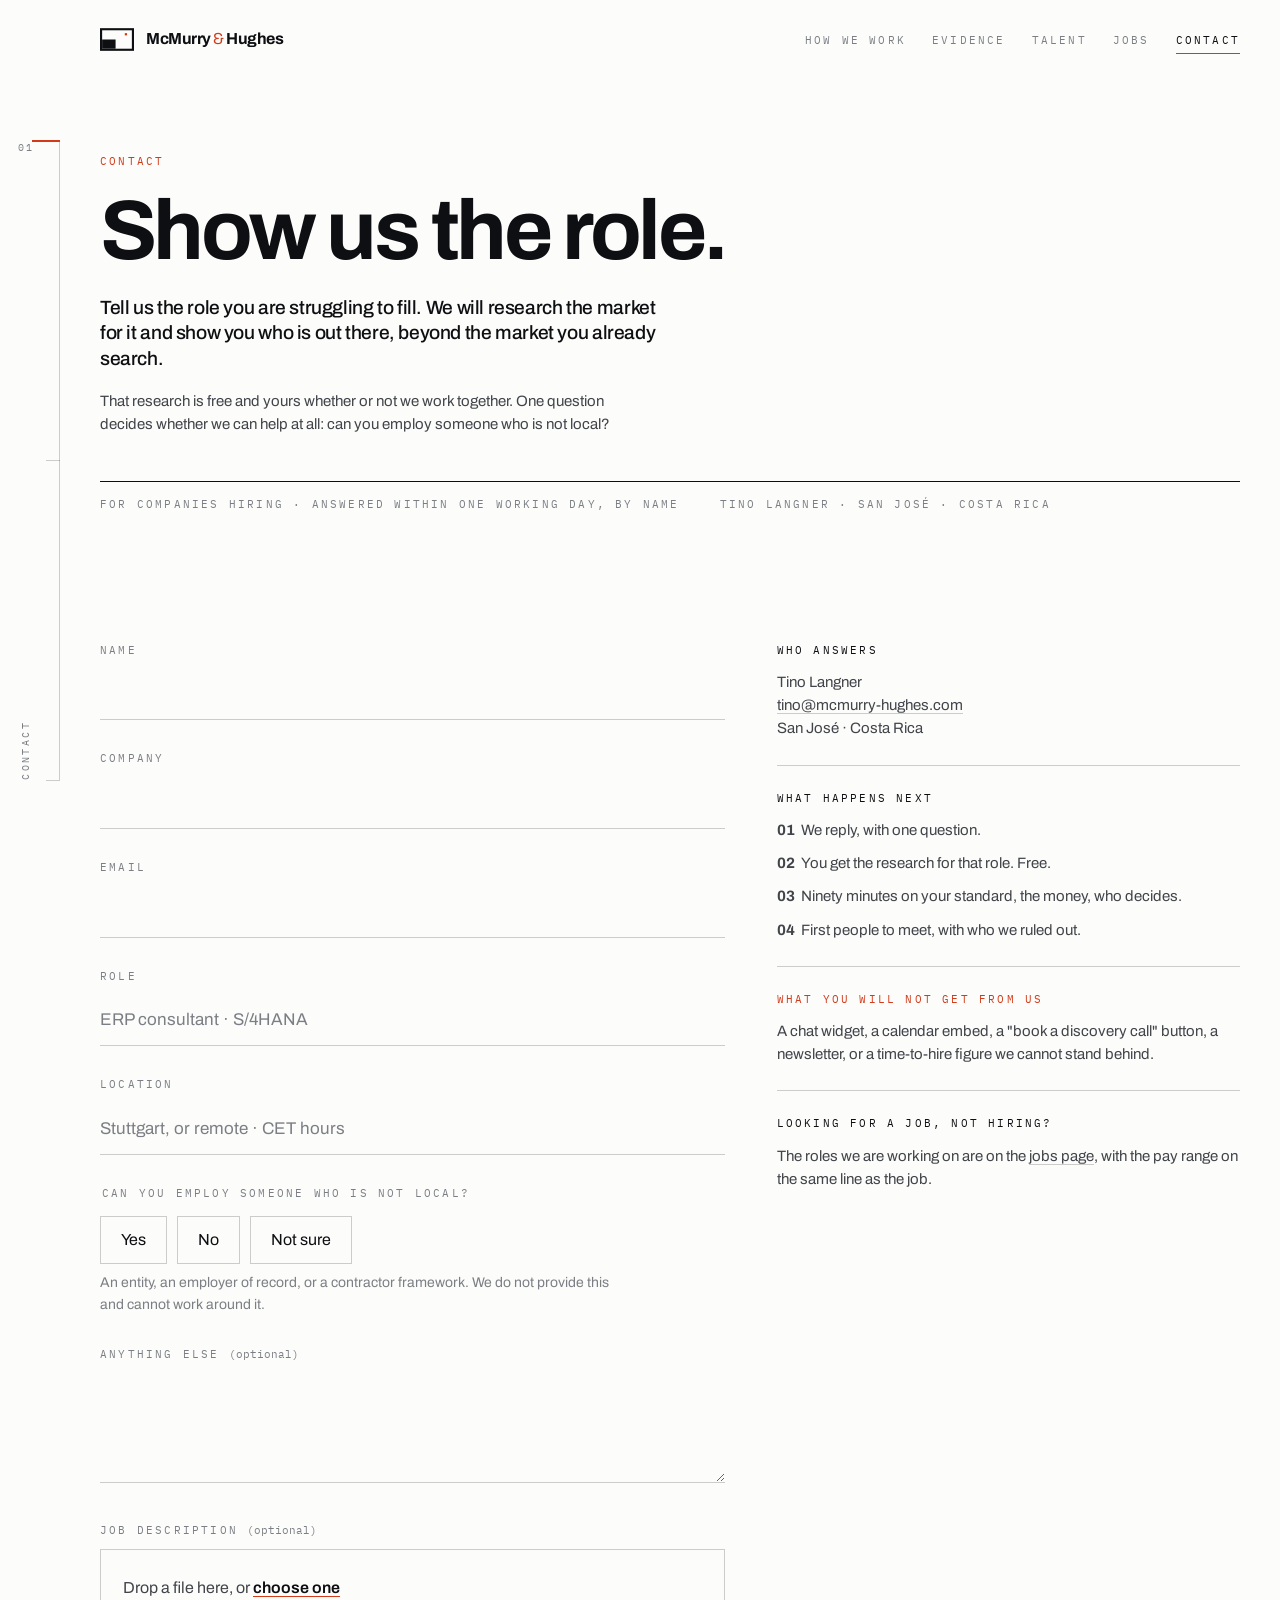
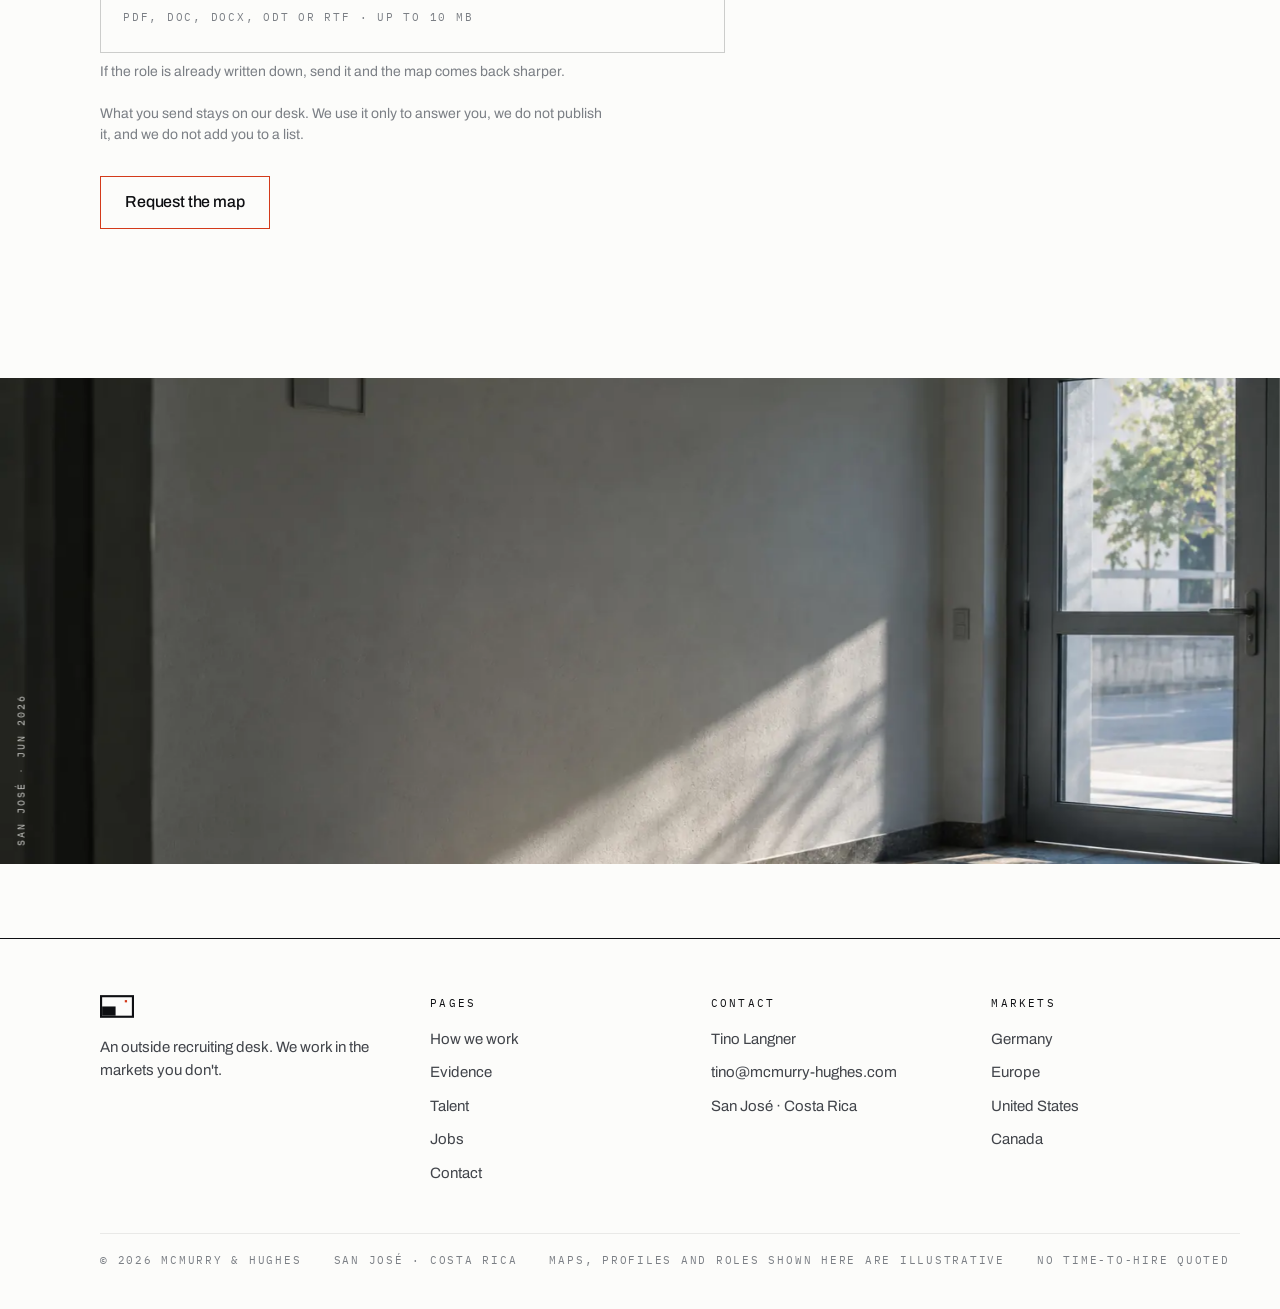
==== commit 2b822e4b: "Site v1.0: copy clarity pass, two-block hero, continuous illustrative motion - Hero reduced to two b" ====
--- a/contact.html
+++ b/contact.html
@@ -12,12 +12,12 @@
 <meta property="og:title" content="Contact · McMurry &amp; Hughes">
 <meta property="og:description" content="Show us the role. One role and one question, answered within one working day by a named person.">
 <meta property="og:url" content="https://www.mcmurry-hughes.com/contact.html">
-<meta property="og:image" content="https://www.mcmurry-hughes.com/assets/images/MH_photo_10-1536.webp">
+<meta property="og:image" content="https://www.mcmurry-hughes.com/assets/images/MH_photo_10-1024.jpg">
 <meta property="og:locale" content="en_GB">
 <meta name="twitter:card" content="summary_large_image">
 <meta name="twitter:title" content="Contact · McMurry &amp; Hughes">
 <meta name="twitter:description" content="Show us the role. One role and one question, answered within one working day by a named person.">
-<meta name="twitter:image" content="https://www.mcmurry-hughes.com/assets/images/MH_photo_10-1536.webp">
+<meta name="twitter:image" content="https://www.mcmurry-hughes.com/assets/images/MH_photo_10-1024.jpg">
 <meta name="theme-color" content="#FCFCFA">
 
 <link rel="icon" href="favicon.ico" sizes="any">
@@ -142,6 +142,7 @@
             <p class="field__help">If the role is already written down, send it and the map comes back sharper.</p>
             <span class="field__err">That file could not be read</span>
           </div>
+        <p class="field__help" style="margin:-10px 0 30px">What you send stays on our desk. We use it only to answer you, we do not publish it, and we do not add you to a list.</p>
         <button class="btn btn--primary" type="submit">Request the map</button>
         <div class="form__status" role="status" aria-live="polite"></div>
       </form>
--- a/css/components.css
+++ b/css/components.css
@@ -278,6 +278,10 @@
 .filter[aria-pressed="true"]{box-shadow:inset 0 -2px 0 var(--verm)}
 
 .map__plotwrap{position:relative;overflow-x:auto;overscroll-behavior-x:contain;perspective:1400px}
+/* said only where it is true: the wrapper adds this class itself when the
+   plot is wider than the screen */
+.map__hint{display:none}
+.map__plotwrap.is-scrollable ~ .map__foot .map__hint{display:inline}
 .map__plot{
   position:relative;
   height:clamp(300px,44vw,500px);
@@ -409,9 +413,32 @@
   writing-mode:vertical-rl;transform:rotate(180deg);
 }
 .plate__cap--ink{color:var(--mid)}
+/* THE SCRIM
+   It covers the whole plate and reaches zero exactly at the far edge. The
+   old rule was 72% wide and tilted 94deg: the tilt meant the gradient hit
+   transparency before the element ended, so the element's own edge showed as
+   a hard vertical seam across the photograph. An overlay that stops inside
+   the frame will always leave a line.
+   The ramp below is eased rather than linear, in eight stops, which is also
+   what keeps an 8-bit gradient from banding across a large image. */
 .scrim{
-  position:absolute;left:0;top:0;bottom:0;width:72%;
-  background:linear-gradient(94deg,rgba(14,15,18,.88) 0%,rgba(14,15,18,.72) 38%,rgba(14,15,18,0) 100%);
+  position:absolute;inset:0;
+  background:
+    linear-gradient(90deg,
+      rgba(14,15,18,.90) 0%,
+      rgba(14,15,18,.87) 14%,
+      rgba(14,15,18,.79) 26%,
+      rgba(14,15,18,.66) 38%,
+      rgba(14,15,18,.49) 50%,
+      rgba(14,15,18,.31) 63%,
+      rgba(14,15,18,.16) 76%,
+      rgba(14,15,18,.06) 88%,
+      rgba(14,15,18,0)   100%),
+    linear-gradient(0deg,
+      rgba(14,15,18,.34) 0%,
+      rgba(14,15,18,.16) 26%,
+      rgba(14,15,18,.04) 52%,
+      rgba(14,15,18,0)   72%);
 }
 .plate__type{
   position:absolute;left:0;bottom:0;z-index:2;
@@ -422,10 +449,9 @@
 /* a photograph that moves a little slower than the page it sits in */
 .plate img[data-parallax]{
   height:118%;
-  /* one transform, two sources: --py is written either by the scroll-driven
-     animation in motion.css or by the rAF fallback in motion.js, and
-     --pscale is released when the plate is revealed */
-  transform:translate3d(0,var(--py,0px),0) scale(var(--pscale,1.05));
+  /* one transform, one source: --py is written either by the scroll-driven
+     animation in motion.css or by the rAF fallback in motion.js */
+  transform:translate3d(0,var(--py,0px),0);
   will-change:transform;
 }
 
@@ -668,8 +694,6 @@
    ever pushed around the words. */
 .jobs tbody tr td{transition:border-color var(--t-fast) var(--ease)}
 .jobs tbody tr:hover td,.jobs tbody tr:focus-within td{border-bottom-color:var(--ink)}
-.ledger tbody tr{transition:transform var(--t-fast) var(--ease-depth)}
-.ledger tbody tr:hover{transform:translateX(3px)}
 
 /* The section rule draws itself, left to right, when the section arrives. */
 .shead{position:relative}
@@ -680,13 +704,12 @@
 }
 .shead.is-in::after{transform:scaleX(1)}
 
-/* A photograph settles as it is revealed — a slow release of scale, cut by
-   the trim, composed with the parallax that carries it up the page. */
+/* A photograph moves, and only moves: the parallax carries it against the
+   page and nothing scales it. Two motions on one documentary picture is one
+   too many. */
 .plate--bleed img,.plate--half img{
-  transform:translate3d(0,var(--py,0px),0) scale(var(--pscale,1.05));
-  transition:transform 2.2s var(--ease-depth);
-}
-.plate.is-in img{--pscale:1}
+  transform:translate3d(0,var(--py,0px),0);
+}
 
 /* The primary action fills from the left rather than flicking to black. */
 .btn{position:relative;overflow:hidden;isolation:isolate;z-index:0}
--- a/css/responsive.css
+++ b/css/responsive.css
@@ -110,7 +110,19 @@
 
   .plate--bleed{height:58vh;min-height:320px}
   .plate__type{max-width:100%;padding:24px}
-  .scrim{width:100%;background:linear-gradient(0deg,rgba(14,15,18,.9) 0%,rgba(14,15,18,.5) 52%,rgba(14,15,18,.12) 100%)}
+  /* on a phone the type sits at the foot of the plate, so the scrim runs
+     bottom to top instead, in the same eased ramp and with no cut edge */
+  .scrim{
+    background:linear-gradient(0deg,
+      rgba(14,15,18,.92) 0%,
+      rgba(14,15,18,.88) 16%,
+      rgba(14,15,18,.76) 30%,
+      rgba(14,15,18,.58) 44%,
+      rgba(14,15,18,.38) 58%,
+      rgba(14,15,18,.20) 72%,
+      rgba(14,15,18,.08) 86%,
+      rgba(14,15,18,0)   100%);
+  }
 
   .promise{min-height:auto}
 }
--- a/css/motion.css
+++ b/css/motion.css
@@ -26,7 +26,6 @@
 @property --srx { syntax: '<angle>';  inherits: false; initial-value: 0deg }
 @property --sry { syntax: '<angle>';  inherits: false; initial-value: 0deg }
 @property --sty { syntax: '<length>'; inherits: false; initial-value: 0px }
-@property --pscale { syntax: '<number>'; inherits: false; initial-value: 1 }
 @property --py  { syntax: '<length>'; inherits: false; initial-value: 0px }
 
 /* ══ 1 · VIEW TRANSITIONS ═══════════════════════════════════════════════ */
@@ -119,16 +118,6 @@
     }
     @keyframes step-mark { to { transform: scaleX(1) } }
 
-    /* THE LEDGER reads down: each row's hairline draws as it arrives. */
-    .ledger tbody tr td { position: relative }
-    .ledger tbody tr td::after {
-      content: ""; position: absolute; left: 0; right: 0; bottom: -1px; height: 1px;
-      background: var(--ink); opacity: .18; transform: scaleX(0); transform-origin: 0 50%;
-      animation: step-mark linear both;
-      animation-timeline: view();
-      animation-range: entry 60% cover 25%;
-    }
-
     /* THE SECTION HEAD rule draws with the scroll rather than on a trigger,
        so it is exactly as far along as the reader is. */
     .shead::after {
@@ -136,18 +125,6 @@
       animation-timeline: view();
       animation-range: entry 70% cover 30%;
       transition: none;
-    }
-
-    /* THE FIGURES settle: the counted numbers rise the last few pixels as
-       the evidence comes into view, and stop. They never count up. */
-    .figs > * {
-      animation: fig-settle linear both;
-      animation-timeline: view();
-      animation-range: entry 20% entry 90%;
-    }
-    @keyframes fig-settle {
-      from { opacity: .15; transform: translateY(14px) }
-      to   { opacity: 1;   transform: none }
     }
 
     /* THE TALLY: twenty-nine squares, drawn left to right as the record
@@ -201,3 +178,22 @@
   .btn--primary { transform: none !important }
   .map__reach { display: none }
 }
+
+/* ══ 5 · THE DESK DOES NOT STOP ═════════════════════════════════════════ */
+/* One faint pass of the search across the full map, every twenty seconds.
+   A third of the strength of the opening sweep: enough to register at the
+   edge of attention, never enough to read as a loading animation. Only on
+   the page whose subject is the map. */
+
+@media (prefers-reduced-motion: no-preference) {
+  .map--live .map__sweep {
+    animation: sweep-idle 20s var(--ease) 6s infinite both !important;
+  }
+  @keyframes sweep-idle {
+    0%   { left: var(--sweep-from, 26%); opacity: 0 }
+    3%   { opacity: .34 }
+    17%  { opacity: .22 }
+    20%  { left: calc(100% - 1px); opacity: 0 }
+    100% { left: calc(100% - 1px); opacity: 0 }
+  }
+}
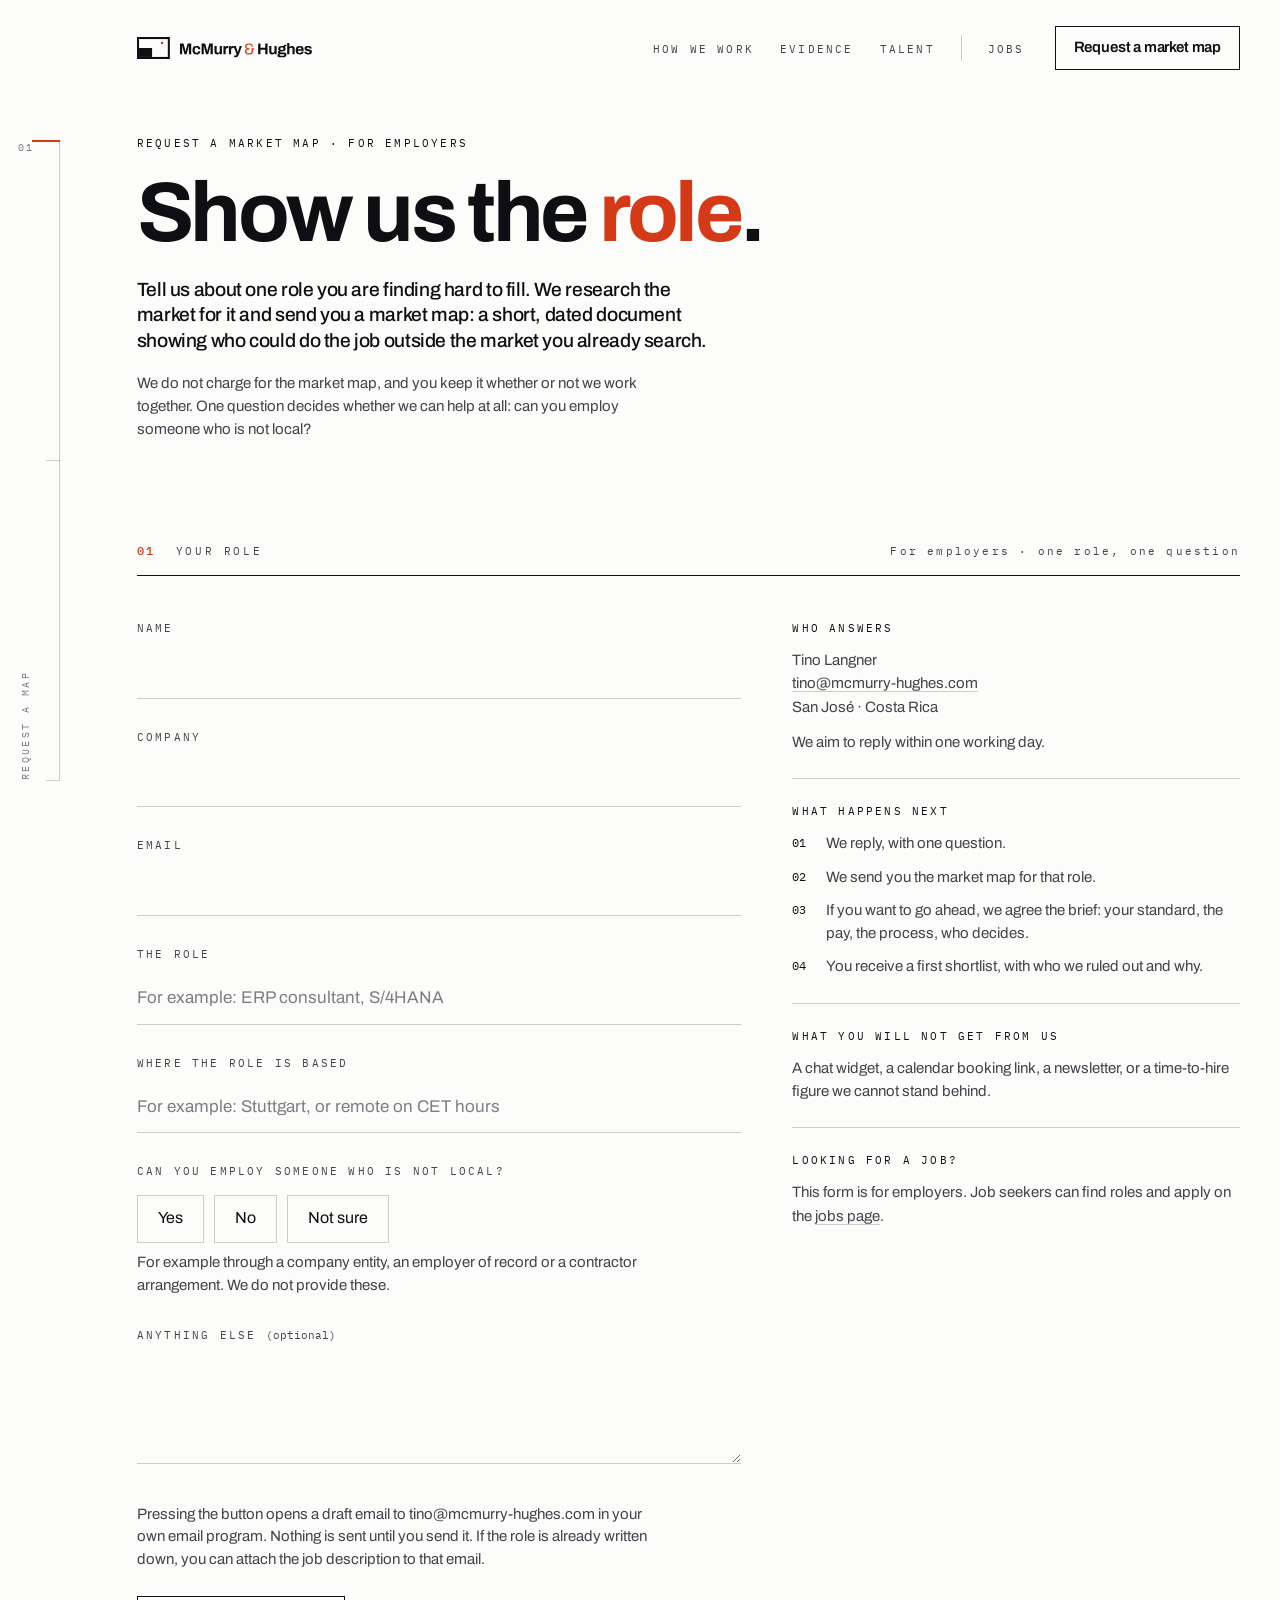
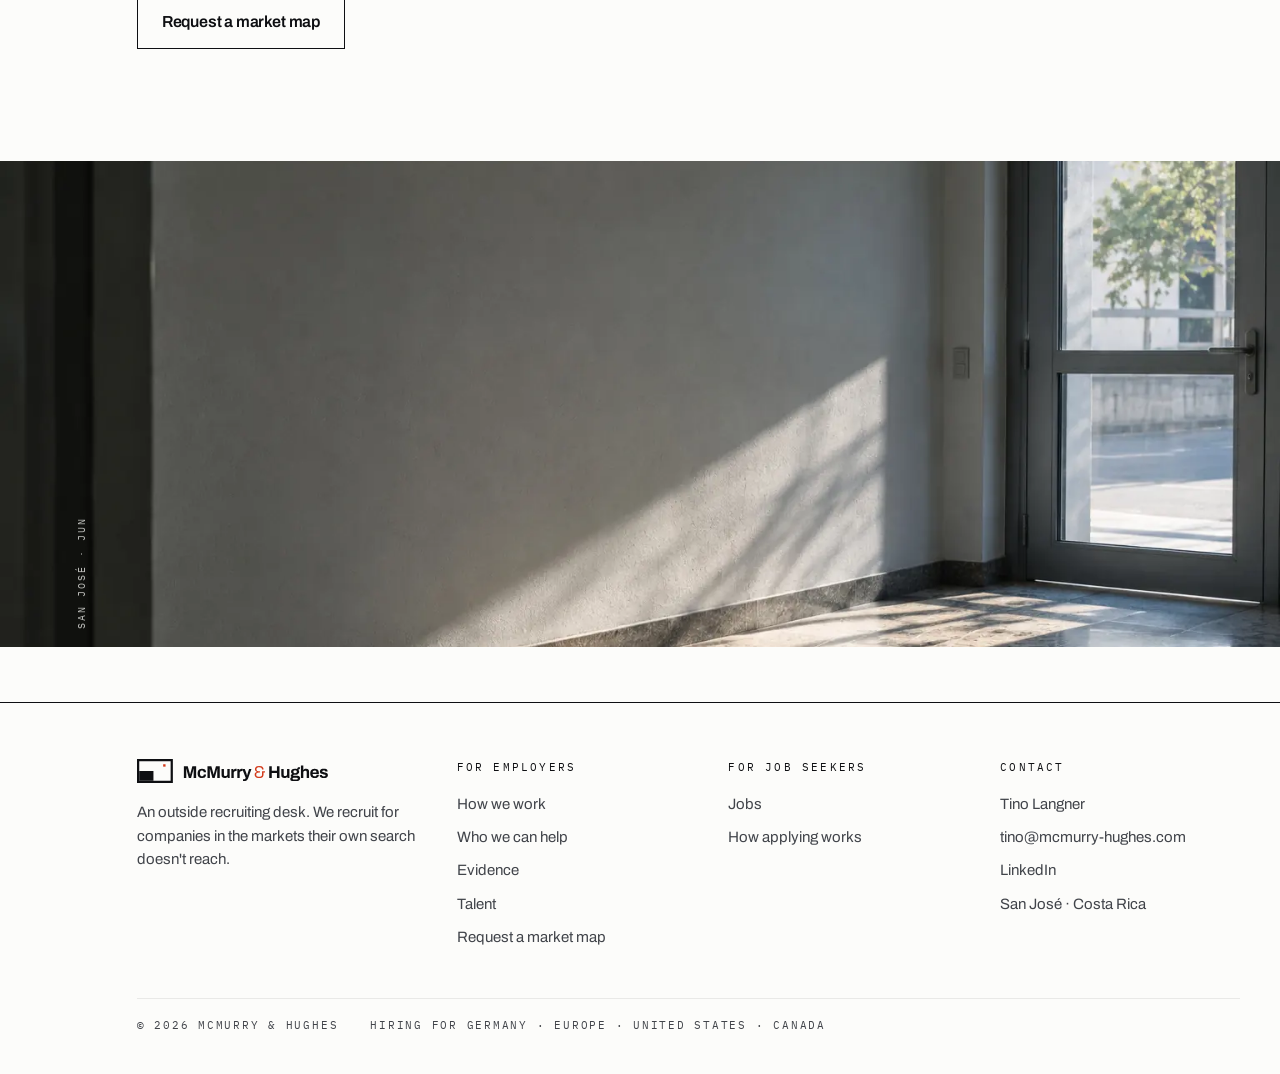
==== commit e803508b: "Site v2: employer journey, honest forms, brand-true motion Journeys - Employers are the primary audi" ====
--- a/contact.html
+++ b/contact.html
@@ -3,20 +3,20 @@
 <head>
 <meta charset="utf-8">
 <meta name="viewport" content="width=device-width, initial-scale=1">
-<title>Contact · McMurry &amp; Hughes</title>
-<meta name="description" content="Tell McMurry &amp; Hughes the role you are struggling to fill. We research the market outside the one you already search and show you who is out there. Free, and answered within one working day by a named person.">
+<title>Request a market map · McMurry &amp; Hughes</title>
+<meta name="description" content="Tell McMurry &amp; Hughes about one role you are finding hard to fill. We research the market outside the one you already search and send you a market map.">
 <link rel="canonical" href="https://www.mcmurry-hughes.com/contact.html">
 
 <meta property="og:type" content="website">
 <meta property="og:site_name" content="McMurry &amp; Hughes">
-<meta property="og:title" content="Contact · McMurry &amp; Hughes">
-<meta property="og:description" content="Show us the role. One role and one question, answered within one working day by a named person.">
+<meta property="og:title" content="Request a market map · McMurry &amp; Hughes">
+<meta property="og:description" content="Show us the role. One role and one question: can you employ someone who is not local?">
 <meta property="og:url" content="https://www.mcmurry-hughes.com/contact.html">
 <meta property="og:image" content="https://www.mcmurry-hughes.com/assets/images/MH_photo_10-1024.jpg">
 <meta property="og:locale" content="en_GB">
 <meta name="twitter:card" content="summary_large_image">
-<meta name="twitter:title" content="Contact · McMurry &amp; Hughes">
-<meta name="twitter:description" content="Show us the role. One role and one question, answered within one working day by a named person.">
+<meta name="twitter:title" content="Request a market map · McMurry &amp; Hughes">
+<meta name="twitter:description" content="Show us the role. One role and one question: can you employ someone who is not local?">
 <meta name="twitter:image" content="https://www.mcmurry-hughes.com/assets/images/MH_photo_10-1024.jpg">
 <meta name="theme-color" content="#FCFCFA">
 
@@ -27,6 +27,7 @@
 <link rel="preload" href="assets/fonts/Archivo-Bold.woff2" as="font" type="font/woff2" crossorigin>
 <link rel="preload" href="assets/fonts/Archivo-Regular.woff2" as="font" type="font/woff2" crossorigin>
 <link rel="preload" href="assets/fonts/IBM_Plex_Mono_400_normal.woff2" as="font" type="font/woff2" crossorigin>
+<script>document.documentElement.classList.add('js')</script>
 <link rel="stylesheet" href="css/main.css">
 <link rel="stylesheet" href="css/components.css">
 <link rel="stylesheet" href="css/responsive.css">
@@ -41,109 +42,90 @@
 <header class="nav">
   <div class="wrap nav__in">
     <a class="mark" href="index.html" aria-label="McMurry &amp; Hughes, home">
-      <svg class="mark__sym" viewBox="0 0 24 16" width="34" height="23" aria-hidden="true" focusable="false">
-        <rect class="fr" x=".75" y=".75" width="22.5" height="14.5" stroke-width="1.5"/>
-        <rect class="bk" x="1.5" y="8" width="9.5" height="6.5"/>
-        <rect class="pt" x="17.5" y="3.5" width="1.6" height="1.6"/>
-      </svg>
-      <span class="mark__wd mark__wd--hide">McMurry <span class="amp">&amp;</span> Hughes</span>
+      <img class="mark__lockup" src="assets/icons/MH_lockup_horizontal.svg" width="176" height="22" alt="">
     </a>
     <nav class="nav__panel" id="nav-panel" aria-label="Primary">
       <ul class="nav__links">
+        <li class="nav__group" aria-hidden="true">For employers</li>
         <li><a class="nav__link" href="how-we-work.html">How we work</a></li>
         <li><a class="nav__link" href="evidence.html">Evidence</a></li>
         <li><a class="nav__link" href="talent.html">Talent</a></li>
-        <li><a class="nav__link" href="jobs.html">Jobs</a></li>
-        <li><a class="nav__link" href="contact.html" aria-current="page">Contact</a></li>
+        <li class="nav__group" aria-hidden="true">For job seekers</li>
+        <li class="nav__seek"><a class="nav__link" href="jobs.html">Jobs</a></li>
+        <li class="nav__cta"><a class="btn btn--primary btn--s" href="contact.html" aria-current="page">Request a market map</a></li>
       </ul>
     </nav>
     <button class="nav__toggle" type="button" aria-expanded="false" aria-controls="nav-panel">Menu</button>
   </div>
 </header>
 
-<nav class="rail" aria-label="Sections of this page">
+<!-- the page rail (search trace): a visual record of where the reader is.
+     Decorative; the headings carry the same structure for assistive tech. -->
+<div class="rail" aria-hidden="true">
   <span class="rail__n">01</span>
   <span class="rail__line"></span>
   <span class="rail__ticks"></span>
   <span class="rail__label"></span>
-</nav>
+</div>
 
 <main id="main">
 
-<section class="section phead" data-rail="Contact">
+<section class="section phead" id="contact" data-rail="Request a map">
   <div class="wrap">
-    <span class="label label--v">Contact</span>
-    <h1 class="say say--xl" style="margin-top:22px" data-lines>Show us the role.</h1>
-    <p class="standfirst phead__sub" data-reveal style="--d:400ms">Tell us the role you are struggling to fill. We will research the market for it and show you who is out there, beyond the market you already search.</p>
-    <p class="small" style="margin-top:18px;max-width:58ch" data-reveal>That research is free and yours whether or not we work together. One question decides whether we can help at all: can you employ someone who is not local?</p>
-    <div class="phead__meta">
-      <span class="label">For companies hiring · answered within one working day, by name</span>
-      <span class="label">Tino Langner · San José · Costa Rica</span>
-    </div>
+    <span class="label label--ink">Request a market map · for employers</span>
+    <h1 class="say say--xl" style="margin-top:22px">Show us the <span class="hl">role</span>.</h1>
+    <p class="standfirst phead__sub">Tell us about one role you are finding hard to fill. We research the market for it and send you a market map: a short, dated document showing who could do the job outside the market you already search.</p>
+    <p class="small phead__more">We do not charge for the market map, and you keep it whether or not we work together. One question decides whether we can help at all: can you employ someone who is not local?</p>
   </div>
 </section>
 
-<section class="section section--tight" data-rail="The form">
+<section class="section section--tight" id="form" data-rail="The form">
   <div class="wrap">
+    <div class="shead" data-reveal><span class="shead__n">01</span><span class="shead__t">Your role</span><span class="shead__r">For employers · one role, one question</span></div>
     <div class="cols cols--lead">
-      <form class="form" novalidate data-form data-subject="Market map request: one role">
+      <form class="form" novalidate data-form data-subject="Market map request: one role"
+            action="mailto:tino@mcmurry-hughes.com" method="post" enctype="text/plain">
         <div class="field">
           <label class="label" for="k-name">Name</label>
           <input id="k-name" name="name" type="text" autocomplete="name" required>
-          <span class="field__err">A name is needed</span>
+          <span class="field__err">Please add your name</span>
         </div>
         <div class="field">
           <label class="label" for="k-company">Company</label>
           <input id="k-company" name="company" type="text" autocomplete="organization" required>
-          <span class="field__err">A company is needed</span>
+          <span class="field__err">Please add your company</span>
         </div>
         <div class="field">
           <label class="label" for="k-email">Email</label>
           <input id="k-email" name="email" type="email" autocomplete="email" required>
-          <span class="field__err">A working email address is needed</span>
-        </div>
-        <div class="field">
-          <label class="label" for="k-role">Role</label>
-          <input id="k-role" name="role" type="text" placeholder="ERP consultant · S/4HANA" required>
-          <span class="field__err">Tell us which role</span>
-        </div>
-        <div class="field">
-          <label class="label" for="k-location">Location</label>
-          <input id="k-location" name="location" type="text" placeholder="Stuttgart, or remote · CET hours" required>
-          <span class="field__err">Tell us where the role sits</span>
-        </div>
-        <fieldset class="field" style="border:0;padding:0;margin-inline:0">
-          <legend class="label" style="margin-bottom:10px">Can you employ someone who is not local?</legend>
+          <span class="field__err">Please add a working email address</span>
+        </div>
+        <div class="field">
+          <label class="label" for="k-role">The role</label>
+          <input id="k-role" name="role" type="text" placeholder="For example: ERP consultant, S/4HANA" required>
+          <span class="field__err">Please tell us which role</span>
+        </div>
+        <div class="field">
+          <label class="label" for="k-location">Where the role is based</label>
+          <input id="k-location" name="location" type="text" placeholder="For example: Stuttgart, or remote on CET hours" required>
+          <span class="field__err">Please tell us where the role is based</span>
+        </div>
+        <fieldset class="field field--set">
+          <legend class="label">Can you employ someone who is not local?</legend>
           <div class="choice">
-            <input type="radio" id="k-yes" name="employ" value="Yes" required><label for="k-yes">Yes</label>
-            <input type="radio" id="k-no" name="employ" value="No"><label for="k-no">No</label>
-            <input type="radio" id="k-unsure" name="employ" value="Not sure"><label for="k-unsure">Not sure</label>
+            <input type="radio" id="k-yes" name="employ" value="Yes" required aria-describedby="k-employ-help"><label for="k-yes">Yes</label>
+            <input type="radio" id="k-no" name="employ" value="No" aria-describedby="k-employ-help"><label for="k-no">No</label>
+            <input type="radio" id="k-unsure" name="employ" value="Not sure" aria-describedby="k-employ-help"><label for="k-unsure">Not sure</label>
           </div>
-          <p class="field__help">An entity, an employer of record, or a contractor framework. We do not provide this and cannot work around it.</p>
-          <span class="field__err">Answer this one and we can tell you quickly</span>
+          <p class="field__help" id="k-employ-help">For example through a company entity, an employer of record or a contractor arrangement. We do not provide these.</p>
+          <span class="field__err">Please choose one. It tells us quickly whether we can help</span>
         </fieldset>
         <div class="field">
-          <label class="label" for="k-note">Anything else <span style="text-transform:none;letter-spacing:0">(optional)</span></label>
+          <label class="label" for="k-note">Anything else <span class="opt">(optional)</span></label>
           <textarea id="k-note" name="note" rows="3"></textarea>
         </div>
-          <div class="field field--file">
-            <label class="label" for="k-spec">Job description <span style="text-transform:none;letter-spacing:0">(optional)</span></label>
-            <div class="drop" data-drop data-has="false">
-              <input id="k-spec" name="spec" type="file" accept=".pdf,.doc,.docx,.rtf,.odt,.txt"
-                     aria-describedby="k-spec-meta">
-              <span class="drop__msg">Drop a file here, or <b>choose one</b></span>
-              <span class="drop__file">
-                <span class="drop__name" data-drop-name></span>
-                <span class="drop__size" data-drop-size></span>
-                <button class="drop__clear" type="button" data-drop-clear>Remove</button>
-              </span>
-              <span class="drop__meta" id="k-spec-meta">PDF, DOC, DOCX, ODT or RTF · up to 10 MB</span>
-            </div>
-            <p class="field__help">If the role is already written down, send it and the map comes back sharper.</p>
-            <span class="field__err">That file could not be read</span>
-          </div>
-        <p class="field__help" style="margin:-10px 0 30px">What you send stays on our desk. We use it only to answer you, we do not publish it, and we do not add you to a list.</p>
-        <button class="btn btn--primary" type="submit">Request the map</button>
+        <p class="form__how">Pressing the button opens a draft email to tino@mcmurry-hughes.com in your own email program. Nothing is sent until you send it. If the role is already written down, you can attach the job description to that email.</p>
+        <button class="btn btn--primary" type="submit">Request a market map</button>
         <div class="form__status" role="status" aria-live="polite"></div>
       </form>
 
@@ -151,40 +133,41 @@
         <div data-reveal>
           <span class="label label--ink">Who answers</span>
           <p class="small" style="margin-top:12px">Tino Langner<br><a class="link" href="mailto:tino@mcmurry-hughes.com">tino@mcmurry-hughes.com</a><br>San José · Costa Rica</p>
+          <p class="small" style="margin-top:12px">We aim to reply within one working day.</p>
         </div>
         <hr class="hairline">
         <div data-reveal>
           <span class="label label--ink">What happens next</span>
-          <ol class="small" style="margin-top:12px;color:var(--slate);display:grid;gap:10px">
-            <li><b>01</b> &nbsp;We reply, with one question.</li>
-            <li><b>02</b> &nbsp;You get the research for that role. Free.</li>
-            <li><b>03</b> &nbsp;Ninety minutes on your standard, the money, who decides.</li>
-            <li><b>04</b> &nbsp;First people to meet, with who we ruled out.</li>
+          <ol class="small numlist" style="margin-top:12px">
+            <li><b>01</b>We reply, with one question.</li>
+            <li><b>02</b>We send you the market map for that role.</li>
+            <li><b>03</b>If you want to go ahead, we agree the brief: your standard, the pay, the process, who decides.</li>
+            <li><b>04</b>You receive a first shortlist, with who we ruled out and why.</li>
           </ol>
         </div>
         <hr class="hairline">
         <div data-reveal>
-          <span class="label label--v">What you will not get from us</span>
-          <p class="small" style="margin-top:12px">A chat widget, a calendar embed, a "book a discovery call" button, a newsletter, or a time-to-hire figure we cannot stand behind.</p>
+          <span class="label label--ink">What you will not get from us</span>
+          <p class="small" style="margin-top:12px">A chat widget, a calendar booking link, a newsletter, or a time-to-hire figure we cannot stand behind.</p>
         </div>
         <hr class="hairline">
         <div data-reveal>
-          <span class="label label--ink">Looking for a job, not hiring?</span>
-          <p class="small" style="margin-top:12px">The roles we are working on are on the <a class="link" href="jobs.html">jobs page</a>, with the pay range on the same line as the job.</p>
+          <span class="label label--ink">Looking for a job?</span>
+          <p class="small" style="margin-top:12px">This form is for employers. Job seekers can find roles and apply on the <a class="link" href="jobs.html">jobs page</a>.</p>
         </div>
       </aside>
     </div>
   </div>
 </section>
 
-<section class="section section--tight" data-rail="The office">
+<section class="section section--tight" id="office" data-rail="The office">
   <figure class="plate plate--half" data-reveal="wipe">
     <picture>
       <source type="image/webp" srcset="assets/images/MH_photo_10-640.webp 640w, assets/images/MH_photo_10-1024.webp 1024w, assets/images/MH_photo_10-1536.webp 1536w" sizes="100vw">
-      <img src="assets/images/MH_photo_10-1024.jpg" width="1536" height="1024" loading="lazy" decoding="async" data-parallax="36"
-           alt="A reception wall in raking afternoon light, the sign in place, nobody present.">
+      <img src="assets/images/MH_photo_10-1024.jpg" width="1536" height="1024" loading="lazy" decoding="async"
+           alt="San José: an empty reception area in afternoon light, a small sign on the wall.">
     </picture>
-    <figcaption class="plate__cap">San José · Jun 2026</figcaption>
+    <figcaption class="plate__cap">San José · Jun</figcaption>
   </figure>
 </section>
 
@@ -194,21 +177,24 @@
   <div class="wrap">
     <div class="foot__grid">
       <div>
-        <svg class="mark__sym" viewBox="0 0 24 16" width="40" height="27" aria-hidden="true" focusable="false">
-          <rect class="fr" x=".75" y=".75" width="22.5" height="14.5" stroke-width="1.5"/>
-          <rect class="bk" x="1.5" y="8" width="9.5" height="6.5"/>
-          <rect class="pt" x="17.5" y="3.5" width="1.6" height="1.6"/>
-        </svg>
-        <p class="small" style="margin-top:18px;max-width:30ch">An outside recruiting desk. We work in the markets you don't.</p>
-      </div>
-      <div>
-        <span class="label label--ink">Pages</span>
+        <img class="foot__mark" src="assets/icons/MH_lockup_horizontal.svg" width="192" height="24" alt="McMurry &amp; Hughes">
+        <p class="small foot__line">An outside recruiting desk. We recruit for companies in the markets their own search doesn't reach.</p>
+      </div>
+      <div>
+        <span class="label label--ink">For employers</span>
         <div class="foot__list">
           <a href="how-we-work.html">How we work</a>
+          <a href="how-we-work.html#fit">Who we can help</a>
           <a href="evidence.html">Evidence</a>
           <a href="talent.html">Talent</a>
+          <a href="contact.html">Request a market map</a>
+        </div>
+      </div>
+      <div>
+        <span class="label label--ink">For job seekers</span>
+        <div class="foot__list">
           <a href="jobs.html">Jobs</a>
-          <a href="contact.html">Contact</a>
+          <a href="jobs.html#how">How applying works</a>
         </div>
       </div>
       <div>
@@ -216,21 +202,14 @@
         <div class="foot__list">
           <span>Tino Langner</span>
           <a href="mailto:tino@mcmurry-hughes.com">tino@mcmurry-hughes.com</a>
+          <a href="https://www.linkedin.com/company/mcmurry-&amp;-hughes/" target="_blank" rel="noopener" aria-label="McMurry &amp; Hughes on LinkedIn (opens in a new tab)">LinkedIn</a>
           <span>San José · Costa Rica</span>
-        </div>
-      </div>
-      <div>
-        <span class="label label--ink">Markets</span>
-        <div class="foot__list">
-          <span>Germany</span><span>Europe</span><span>United States</span><span>Canada</span>
         </div>
       </div>
     </div>
     <div class="foot__note">
       <span>&copy; <span data-year>2026</span> McMurry &amp; Hughes</span>
-      <span>San José · Costa Rica</span>
-      <span class="v">Maps, profiles and roles shown here are illustrative</span>
-      <span>No time-to-hire quoted</span>
+      <span>Hiring for Germany · Europe · United States · Canada</span>
     </div>
   </div>
 </footer>
--- a/css/main.css
+++ b/css/main.css
@@ -59,14 +59,19 @@
 
   /* spatial system — the page rail is 26mm in print; 72px on screen */
   --rail:72px;
+  /* the content column's outer edge on wide screens — the rail and full-bleed
+     captions sit on it, so nothing floats away from what it labels */
+  --wrapmax:1560px;
+  --railgap:clamp(56px,6vw,96px);   /* air between the rail and the column */
+  --edge:max(0px, calc((100vw - var(--sbw, 0px) - var(--wrapmax)) / 2));   /* --sbw: scrollbar, set by main.js */
   --gutter:24px;
   --measure:64ch;
-  --band:clamp(72px,10vw,148px);   /* vertical rhythm between sections */
+  --band:clamp(64px,7.5vw,120px);  /* vertical rhythm between sections */
 
   /* motion — slow, controlled, no bounce anywhere in the system */
   --ease:cubic-bezier(.22,.61,.36,1);
   --ease-depth:cubic-bezier(.33,.9,.28,1);
-  --t-fast:.28s;
+  --t-fast:.12s;            /* hover: colour only, 120 ms, linear (brand book part eight) */
   --t:.52s;
   --t-slow:.9s;
 }
@@ -80,7 +85,7 @@
 img,svg{display:block;max-width:100%}
 button,input,select,textarea{font:inherit;color:inherit}
 
-html{scroll-behavior:smooth}
+html{scroll-behavior:smooth;scroll-padding-top:88px}   /* anchors land below the fixed nav */
 body{
   background:var(--paper);
   color:var(--ink);
@@ -141,20 +146,37 @@
 a{color:inherit;text-decoration:none}
 .link{
   border-bottom:1px solid var(--hair);
-  transition:border-color var(--t-fast) var(--ease);
+  transition:border-color var(--t-fast) linear;
 }
 .link:hover{border-color:var(--ink)}
+.section--ink .link{border-bottom-color:var(--hair-rev)}
+.section--ink .link:hover{border-bottom-color:var(--paper)}
 
 /* label / figure / caption — always Plex Mono */
 .label{
   font-family:var(--M);font-weight:400;font-size:11px;
-  letter-spacing:.2em;text-transform:uppercase;color:var(--mid);
+  letter-spacing:.2em;text-transform:uppercase;color:var(--slate);
   display:block;
 }
-.label--v{color:var(--verm)}
+/* VERMILION IN TYPE. Used sparingly, and only for words about the people
+   outside the search or the reach beyond it — one phrase per statement at
+   most, and only at statement size, where it passes contrast comfortably.
+   Section and step indexes carry it too, as the book's page rail does. */
+.hl{color:var(--verm);white-space:nowrap}   /* a highlighted phrase never breaks */
+
+/* Small type is never vermilion (colour specification: 18px regular or
+   14px semibold and above). A label or caption about the people outside the
+   search carries a vermilion square instead — the person marker itself —
+   and one about the searched market carries a grey one. */
+.label--v,.caption--v{color:var(--slate)}
+.label--v::before,.caption--v::before,.caption--g::before{
+  content:"";display:inline-block;width:7px;height:7px;margin-right:9px;vertical-align:1px;
+  background:var(--verm);
+}
+.caption--g::before{background:var(--grey)}
 .label--ink{color:var(--ink)}
 .figure{font-family:var(--M);font-weight:500;font-variant-numeric:tabular-nums lining-nums;letter-spacing:-.01em}
-.caption{font-family:var(--M);font-size:11px;line-height:1.7;letter-spacing:.14em;text-transform:uppercase;color:var(--mid)}
+.caption{font-family:var(--M);font-size:11px;line-height:1.7;letter-spacing:.14em;text-transform:uppercase;color:var(--slate)}
 .mono{font-family:var(--M);font-variant-numeric:tabular-nums lining-nums}
 .v{color:var(--verm)}
 
@@ -173,30 +195,31 @@
   padding-inline:var(--gutter);
 }
 @media (min-width:1024px){
-  .wrap{padding-left:calc(var(--rail) + 40px);padding-right:56px}
+  .wrap{padding-left:calc(var(--rail) + var(--railgap));padding-right:56px}
 }
 
 .section{padding-block:var(--band);position:relative}
 .section--tight{padding-block:calc(var(--band) * .58)}
+.section--flush{padding-block:0}
 .section--bone{background:var(--bone)}
 .section--ink{background:var(--ink);color:var(--paper)}
 .section--ink p,.section--ink .lede{color:rgba(252,252,250,.74)}
 .section--ink .label{color:rgba(252,252,250,.55)}
-.section--ink .label--v{color:var(--verm)}
+.section--ink .label--v{color:rgba(252,252,250,.72)}
 .section--ink .rule{background:rgba(252,252,250,.55)}
 .section--ink .hairline{background:var(--hair-rev)}
 .section--ink .hairline--soft{background:var(--hairsoft-rev)}
 
 /* section head: mono index + rule, the book's running head translated */
 .shead{
-  display:flex;align-items:baseline;gap:20px;
+  position:relative;display:flex;align-items:baseline;gap:20px;
   padding-bottom:14px;margin-bottom:44px;
   border-bottom:1px solid var(--ink);
 }
 .section--ink .shead{border-bottom-color:rgba(252,252,250,.55)}
-.shead__n{font-family:var(--M);font-size:11px;letter-spacing:.24em;color:var(--verm);flex:none}
-.shead__t{font-family:var(--M);font-size:11px;letter-spacing:.24em;text-transform:uppercase;color:var(--mid)}
-.shead__r{margin-left:auto;font-family:var(--M);font-size:11px;letter-spacing:.2em;color:var(--mid);text-align:right}
+.shead__n{font-family:var(--M);font-weight:500;font-size:12px;letter-spacing:.2em;color:var(--verm);flex:none}
+.shead__t{font-family:var(--M);font-size:11px;letter-spacing:.24em;text-transform:uppercase;color:var(--slate)}
+.shead__r{margin-left:auto;font-family:var(--M);font-size:11px;letter-spacing:.2em;color:var(--slate);text-align:right}
 
 .cols{display:grid;gap:clamp(28px,4vw,72px)}
 .cols--2{grid-template-columns:repeat(2,1fr)}
@@ -205,6 +228,14 @@
 .cols--5{grid-template-columns:repeat(5,1fr)}
 .cols--aside{grid-template-columns:minmax(0,1fr) minmax(260px,320px)}
 .cols--lead{grid-template-columns:minmax(0,1.35fr) minmax(0,1fr)}
+/* THE SPLIT. The statement and its qualifications hold still on the left
+   while the evidence scrolls past on the right, so neither column is ever
+   half empty. The left side is sticky only where there is room for it. */
+.split{display:grid;grid-template-columns:minmax(0,5fr) minmax(0,7fr);gap:clamp(32px,6vw,104px);align-items:start}
+.split__side{position:sticky;top:112px;display:flex;flex-direction:column;gap:24px;align-items:flex-start}
+.split__side .say{max-width:14ch}
+.split__note{max-width:40ch}
+.split__aside{padding-top:22px;border-top:1px solid var(--hair);width:100%}
 
 .stack-s > * + *{margin-top:12px}
 .stack   > * + *{margin-top:24px}
@@ -216,7 +247,9 @@
    about it moves. */
 
 .rail{
-  position:fixed;left:0;top:0;bottom:0;width:var(--rail);
+  /* on wide screens the rail steps out beyond the column, so it frames the
+     page rather than crowding the text */
+  position:fixed;left:max(0px, calc(var(--edge) - 40px));top:0;bottom:0;width:var(--rail);
   z-index:40;pointer-events:none;display:none;
 }
 @media (min-width:1024px){.rail{display:block}}
@@ -229,7 +262,9 @@
   transition:width var(--t) var(--ease),background-color var(--t) var(--ease);
   pointer-events:auto;
 }
-.rail__tick[aria-current="true"]{width:28px;height:2px;background:var(--verm)}
+/* the one vermilion mark on the rail: the approved search-trace device
+   carries exactly one, at the section in view */
+.rail__tick.is-on{width:28px;height:2px;background:var(--verm)}
 .rail__label{
   position:absolute;left:18px;bottom:120px;
   font-family:var(--M);font-size:10px;letter-spacing:.24em;text-transform:uppercase;
@@ -241,7 +276,10 @@
   font-family:var(--M);font-size:10px;letter-spacing:.16em;color:var(--mid);
 }
 .rail--rev .rail__line,.rail--rev .rail__tick{background:var(--hair-rev)}
-.rail--rev .rail__tick[aria-current="true"]{background:var(--verm)}
+.rail--rev .rail__tick.is-on{background:var(--verm)}
+/* the rail belongs to the argument, not the footer */
+.rail{transition:opacity var(--t) var(--ease)}
+.rail--off{opacity:0}
 .rail--rev .rail__label,.rail--rev .rail__n{color:rgba(252,252,250,.5)}
 
 /* ── 07 · NAVIGATION ───────────────────────────────────────────────────── */
@@ -251,41 +289,45 @@
   background:rgba(252,252,250,0);
   border-bottom:1px solid transparent;
   transition:background-color var(--t) var(--ease),border-color var(--t) var(--ease),
-             padding var(--t) var(--ease);
-}
+             padding var(--t) var(--ease),transform .38s cubic-bezier(.23,1,.32,1);
+}
+/* out of the way while the reader goes down the page; back the moment they
+   turn round, reach the top, open the menu or tab into it */
+.nav[data-hidden="true"]{transform:translateY(-100%)}
 .nav__in{
   display:flex;align-items:center;justify-content:space-between;gap:24px;
   padding-block:26px;
   transition:padding var(--t) var(--ease);
 }
+/* solid paper, never frosted glass — and a blur here would also become the
+   containing block for the fixed mobile panel and trap it inside the bar */
 .nav[data-scrolled="true"]{
-  background:rgba(252,252,250,.94);
-  backdrop-filter:saturate(1) blur(6px);
+  background:var(--paper);
   border-bottom-color:var(--hair);
 }
 .nav[data-scrolled="true"] .nav__in{padding-block:14px}
 
-.mark{display:flex;align-items:center;gap:12px}
-.mark__sym{width:34px;height:auto;flex:none;color:var(--ink)}
-.mark__sym .fr{fill:none;stroke:currentColor}
-.mark__sym .bk{fill:currentColor}
-.mark__sym .pt{fill:var(--verm)}
-.mark__wd{
-  font-weight:700;letter-spacing:-.03em;font-size:16px;line-height:1;white-space:nowrap;
-}
-.mark__wd .amp{font-weight:400;color:var(--verm)}
-.mark__wd--hide{display:none}
-@media (min-width:600px){.mark__wd--hide{display:inline}}
+/* The mark is the approved horizontal lockup, placed as a file: the wordmark
+   is outlined in it and is never retyped (logo specification). Aligned by
+   its outer frame edge; nothing in it moves. */
+.mark{display:flex;align-items:center;flex:none;padding-block:11px}   /* 44px hit area */
+.mark__lockup{display:block;height:22px;width:auto}
 
 .nav__links{display:flex;align-items:center;gap:26px}
 .nav__link{
   font-family:var(--M);font-size:11px;letter-spacing:.2em;text-transform:uppercase;
-  color:var(--mid);padding:6px 0;
+  color:var(--slate);padding:14px 0 12px;
   border-bottom:1px solid transparent;
-  transition:color var(--t-fast) var(--ease),border-color var(--t-fast) var(--ease);
-}
-.nav__link:hover{color:var(--ink)}
-.nav__link[aria-current="page"]{color:var(--ink);border-bottom-color:var(--verm)}
+  transition:color var(--t-fast) linear,border-color var(--t-fast) linear;
+}
+.nav__link:hover{color:var(--ink);border-bottom-color:var(--hair)}
+.nav__link[aria-current="page"]{color:var(--ink);border-bottom-color:var(--ink)}
+/* the panel's two audience headings, shown only when the panel is a panel */
+.nav__group{display:none}
+/* the job seeker's route sits apart from the employer links, after a rule,
+   and before the employer's one action */
+.nav__seek{padding-left:26px;border-left:1px solid var(--hair)}
+.nav__cta{margin-left:4px}   /* the primary action is always the last, rightmost item */
 
 .nav__toggle{
   display:none;background:none;border:0;padding:12px 0 12px 12px;cursor:pointer;
@@ -295,38 +337,41 @@
 .nav__panel{display:contents}
 
 /* ── 08 · BUTTONS ──────────────────────────────────────────────────────── */
-/* Hairline rule, no fill, radius 0, 44px minimum target.
-   Vermilion appears as the hairline on the primary action only — the action
-   that leads to the market. It is never a fill. */
+/* Hairline rule, no fill, radius 0, 44px minimum target (brand book, mobile
+   page). There is one bordered button per block and it is always the
+   primary action; everything secondary is a text action (.act). Vermilion is
+   never a button colour: hover inverts ink and paper, colour only, 120 ms. */
 
 .btn{
   display:inline-flex;align-items:center;justify-content:center;gap:12px;
   min-height:48px;padding:13px 24px;
   border:1px solid var(--ink);border-radius:0;background:none;
-  font-family:var(--A);font-weight:500;font-size:16px;letter-spacing:-.01em;
+  font-family:var(--A);font-weight:600;font-size:16px;letter-spacing:-.012em;
   color:var(--ink);cursor:pointer;text-align:center;
-  transition:background-color var(--t-fast) var(--ease),color var(--t-fast) var(--ease),
-             border-color var(--t-fast) var(--ease);
+  transition:background-color var(--t-fast) linear,color var(--t-fast) linear,
+             border-color var(--t-fast) linear;
 }
 .btn:hover{background:var(--ink);color:var(--paper)}
-.btn--primary{border-color:var(--verm)}
-.btn--primary:hover{background:var(--ink);border-color:var(--ink);color:var(--paper)}
-.btn--rev{border-color:rgba(252,252,250,.55);color:var(--paper)}
+.btn--s{min-height:44px;padding:9px 18px;font-size:15px}
+.btn--rev{border-color:var(--paper);color:var(--paper)}
 .btn--rev:hover{background:var(--paper);color:var(--ink);border-color:var(--paper)}
 .btn[disabled]{opacity:.45;cursor:not-allowed;background:none;color:var(--ink);border-color:var(--ink)}
-.btn__tick{font-family:var(--M);font-size:11px;letter-spacing:.16em}
-
-.btnrow{display:flex;flex-wrap:wrap;gap:14px;align-items:center}
+
+.btnrow{display:flex;flex-wrap:wrap;gap:14px 28px;align-items:center}
 
 /* a text action, used where a button would be too loud */
 .act{
   display:inline-flex;align-items:center;gap:10px;min-height:44px;
   background:none;border:0;padding:0;cursor:pointer;
   font-family:var(--M);font-size:11px;letter-spacing:.18em;text-transform:uppercase;
-  color:var(--ink);border-bottom:1px solid var(--verm);align-self:flex-start;
-  transition:opacity var(--t-fast) var(--ease);
-}
-.act:hover{opacity:.62}
+  color:var(--ink);align-self:flex-start;
+  text-decoration:underline;text-decoration-thickness:1px;text-underline-offset:6px;
+  text-decoration-color:var(--hair);
+  transition:text-decoration-color var(--t-fast) linear;
+}
+.act:hover{text-decoration-color:var(--ink)}
+.act--rev,.section--ink .act{color:var(--paper);text-decoration-color:var(--hair-rev)}
+.act--rev:hover,.section--ink .act:hover{text-decoration-color:var(--paper)}
 
 /* ── 09 · FOOTER ───────────────────────────────────────────────────────── */
 
@@ -339,61 +384,45 @@
 .foot__list{display:flex;flex-direction:column;gap:10px;margin-top:16px}
 .foot__list a,.foot__list span{
   font-size:15px;color:var(--slate);
-  transition:color var(--t-fast) var(--ease);
-}
+  transition:color var(--t-fast) linear;
+}
+.foot__mark{display:block;height:24px;width:auto}
+.foot__line{margin-top:18px;max-width:32ch}
 .foot__list a:hover{color:var(--ink)}
 .foot__note{
   margin-top:48px;padding-top:18px;border-top:1px solid var(--hairsoft);
   display:flex;flex-wrap:wrap;gap:12px 32px;
 }
-.foot__note span{font-family:var(--M);font-size:11px;letter-spacing:.16em;text-transform:uppercase;color:var(--mid)}
-
-/* ── 10 · ILLUSTRATIVE-DATA FLAG ───────────────────────────────────────── */
-/* Everything on this site that is not a counted fact says so, in the same
-   visual field as the thing it qualifies. */
-
-.flag{
-  display:inline-flex;align-items:center;gap:10px;
-  font-family:var(--M);font-size:11px;letter-spacing:.16em;text-transform:uppercase;
-  color:var(--verm);
-}
-.flag::before{content:"";width:8px;height:8px;background:var(--verm);flex:none}
+.foot__note span{font-family:var(--M);font-size:11px;letter-spacing:.16em;text-transform:uppercase;color:var(--slate)}
+
 
 /* ── 11 · MOTION PRIMITIVES ────────────────────────────────────────────── */
 /* Opacity + a short translation. Nothing scales, nothing bounces, nothing
    rotates on entry. Staggering is done with a per-element delay set in JS. */
 
-[data-reveal]{
-  opacity:0;transform:translateY(18px);
-  transition:opacity var(--t-slow) var(--ease),transform var(--t-slow) var(--ease);
-  transition-delay:var(--d,0ms);
-}
-[data-reveal].is-in{opacity:1;transform:none}
+/* Gated on .js, which the inline script in every <head> sets. If that script
+   never runs — JavaScript off, blocked, or failed — nothing is hidden and the
+   whole page is readable exactly as written. An entrance animation must never
+   be the reason a sentence cannot be read. */
+.js [data-reveal]{
+  opacity:0;transform:translateY(10px);
+  transition:opacity .6s var(--ease),transform .6s var(--ease);
+}
+.js [data-reveal].is-in{opacity:1;transform:none}
 
 /* A masked reveal, left to right — the same gesture as the search widening.
    Mask, not clip-path: a clipped element has no intersection area, so the
    observer that is meant to reveal it never sees it arrive. */
-[data-reveal="wipe"]{
+.js [data-reveal="wipe"]{
   opacity:1;transform:none;
   -webkit-mask-image:linear-gradient(90deg,#000 0 100%);
           mask-image:linear-gradient(90deg,#000 0 100%);
   -webkit-mask-repeat:no-repeat;mask-repeat:no-repeat;
   -webkit-mask-position:left center;mask-position:left center;
   -webkit-mask-size:0% 100%;mask-size:0% 100%;
-  transition:-webkit-mask-size 1.1s var(--ease),mask-size 1.1s var(--ease);
-  transition-delay:var(--d,0ms);
-}
-[data-reveal="wipe"].is-in{-webkit-mask-size:100% 100%;mask-size:100% 100%}
-
-/* line-by-line statement reveal */
-.lines{display:block}
-.lines .ln{display:block;overflow:hidden}
-.lines .ln > span{
-  display:block;transform:translateY(105%);
-  transition:transform 1s var(--ease);
-  transition-delay:var(--d,0ms);
-}
-.lines.is-in .ln > span{transform:none}
+  transition:-webkit-mask-size .9s cubic-bezier(.16,.84,.30,1),mask-size .9s cubic-bezier(.16,.84,.30,1);
+}
+.js [data-reveal="wipe"].is-in{-webkit-mask-size:100% 100%;mask-size:100% 100%}
 
 @media (prefers-reduced-motion:reduce){
   html{scroll-behavior:auto}
@@ -403,10 +432,18 @@
   }
   [data-reveal]{opacity:1 !important;transform:none !important}
   [data-reveal="wipe"]{-webkit-mask-image:none !important;mask-image:none !important}
-  /* the people are present and still: no drift, no arrival, no lean */
-  .person,.marker,.compare__dot{
-    opacity:1 !important;
-    --dx:0px !important;--dy:0px !important;--mx:0px !important;--my:0px !important;--s:1 !important;
-  }
-  .lines .ln > span{transform:none !important}
-}
+  /* the people are present and still */
+  .person,.marker,.compare__dot{opacity:1 !important}
+  .marker[data-state="out"]{opacity:.14 !important}
+}
+
+/* ── 12 · SMALL SHARED PIECES ──────────────────────────────────────────── */
+
+.phead__more{margin-top:18px;max-width:58ch}
+.opt{text-transform:none;letter-spacing:0}
+.list{display:grid;gap:8px;color:var(--slate)}
+.list li{padding-left:16px;position:relative}
+.list li::before{content:"";position:absolute;left:0;top:.72em;width:6px;height:1px;background:var(--ink)}
+.numlist{display:grid;gap:10px;color:var(--slate)}
+.numlist li{display:grid;grid-template-columns:34px 1fr}
+.numlist b{font-family:var(--M);font-weight:400;font-size:12px;color:var(--ink);padding-top:2px}
--- a/css/components.css
+++ b/css/components.css
@@ -10,90 +10,42 @@
    THE SHEET       real working documents, on paper, that lift when touched
    ========================================================================= */
 
-/* ── 00 · ANIMATABLE CUSTOM PROPERTIES ─────────────────────────────────── */
-/* Registering these lets a marker's scale and offset be transitioned rather
-   than snapped, so the pointer's effect eases in and out instead of popping.
-   Where @property is unsupported the value still applies — it just changes
-   instantly, which is a downgrade nobody will notice.
-     --dx / --dy   ambient drift, written 60× a second by motion.js
-     --mx / --my   the lean towards a pointer
-     --s           the scale a nearby pointer gives a person            */
-
-@property --dx { syntax: '<length>'; inherits: false; initial-value: 0px }
-@property --dy { syntax: '<length>'; inherits: false; initial-value: 0px }
-@property --mx { syntax: '<length>'; inherits: false; initial-value: 0px }
-@property --my { syntax: '<length>'; inherits: false; initial-value: 0px }
-@property --s  { syntax: '<number>'; inherits: false; initial-value: 1 }
-
 /* ── 01 · THE WINDOW ───────────────────────────────────────────────────── */
-/* A precision paper object seen slightly from the side. The frame is the
+/* The market window, drawn flat — the brand's own device. The frame is the
    boundary of what a company can see. The grey block, lower left, is the
-   market it is searching. The vermilion squares sit beyond it, on planes
-   further from the viewer, so moving the pointer literally shows you past
-   the edge of the search. Nothing here glows, rotates freely or floats. */
-
-.window{
-  position:relative;
-  perspective:1700px;
-  perspective-origin:62% 42%;
-}
+   market it is searching. The red squares sit beyond it, and two more sit
+   past the frame's right edge: the market continues beyond the search.
+   The frame never moves and does not react to the pointer. The people in it
+   always do — each drifts on its own path, quick enough to read as people
+   rather than dots. This is the one continuous motion on the site, confined
+   to the hero, and it stops under prefers-reduced-motion. */
+
+.window{position:relative;margin-right:clamp(0px,4vw,56px)}
 .window__obj{
-  position:relative;
-  width:100%;
-  aspect-ratio:3 / 2;
-  transform-style:preserve-3d;
-  /* three rotations compose: the pointer's, the one the page earns as it
-     scrolls past, and the slow idle turn the object never stops making */
-  transform:
-    translateY(var(--sty,0px))
-    rotateX(calc(var(--rx,0deg) + var(--srx,0deg) + var(--irx,0deg)))
-    rotateY(calc(var(--ry,0deg) + var(--sry,0deg) + var(--iry,0deg)));
-  transition:transform 1.2s var(--ease-depth);
-  will-change:transform;
-}
-
-/* the counted field the whole object sits on — ink hairlines, never grey,
-   because this is measurement and not a market */
-.window__field{
-  position:absolute;inset:0;
-  transform:translateZ(-9px);
-  background-image:
-    repeating-linear-gradient(90deg,rgba(14,15,18,.055) 0 1px,transparent 1px 8.3333%),
-    repeating-linear-gradient(0deg,rgba(14,15,18,.055) 0 1px,transparent 1px 12.5%);
-  -webkit-mask-image:linear-gradient(90deg,#000 0 70%,transparent 100%);
-          mask-image:linear-gradient(90deg,#000 0 70%,transparent 100%);
-}
-.section--ink .window__field{
-  background-image:
-    repeating-linear-gradient(90deg,rgba(252,252,250,.1) 0 1px,transparent 1px 8.3333%),
-    repeating-linear-gradient(0deg,rgba(252,252,250,.1) 0 1px,transparent 1px 12.5%);
+  position:relative;width:100%;aspect-ratio:3 / 2;
+  /* the frame is the edge of the view: a drifting person never crosses it */
+  overflow:hidden;
+  box-shadow:0 1px 1px rgba(14,15,18,.04),0 18px 46px rgba(14,15,18,.10);
 }
 
 /* the measure along the foot of the frame: the search has an extent, and it
    is a stated one */
 .window__scale{
   position:absolute;left:0;right:0;bottom:0;height:9px;
-  transform:translateZ(1px);
   background-image:repeating-linear-gradient(90deg,var(--hair) 0 1px,transparent 1px 4.1666%);
   -webkit-mask-image:linear-gradient(90deg,#000 0 38%,rgba(0,0,0,.25) 38.2%,rgba(0,0,0,.25) 100%);
           mask-image:linear-gradient(90deg,#000 0 38%,rgba(0,0,0,.25) 38.2%,rgba(0,0,0,.25) 100%);
 }
-.window.is-live .window__obj{transition:transform .22s var(--ease-depth)}
 
 .window__plane{position:absolute;inset:0;transform-style:preserve-3d}
 
 /* the boundary of the search */
 .window__frame{
-  position:absolute;inset:0;
+  position:absolute;inset:0;z-index:3;pointer-events:none;
   border:1px solid var(--ink);
   background:none;            /* the frame is a boundary, not a surface —
                                  an opaque plane here would hide the market
                                  sitting behind it */
-  transform:translateZ(0);
-  box-shadow:
-    0 1px 1px rgba(14,15,18,.04),
-    calc(var(--sx,0px) * 1) calc(18px + var(--sy,0px)) 46px rgba(14,15,18,.10);
-  transition:box-shadow 1.2s var(--ease-depth);
 }
 .section--ink .window__frame{border-color:rgba(252,252,250,.55);box-shadow:none}
 
@@ -106,7 +58,6 @@
   background:var(--field);
   border-top:2px solid var(--ink);
   border-right:2px solid var(--ink);
-  transform:translateZ(0);
   overflow:hidden;
 }
 /* the people already inside that market: same squares, grey, because that is
@@ -119,75 +70,64 @@
 }
 .window__searchedlab{
   position:absolute;left:0;bottom:0;
-  padding:0 0 14px 14px;
-  transform:translateZ(1px);
-}
+  /* never wider than the block it names: it wraps rather than cross the edge */
+  width:38%;padding:0 10px 14px 14px;line-height:1.5;
+}
+.window__searchedlab b{display:block;font-weight:400;color:var(--ink)}
 
 /* one person outside the search */
-.window__people{position:absolute;inset:0;transform-style:preserve-3d}
+.window__people{position:absolute;inset:0}
 .person{
   position:absolute;
   width:10px;height:10px;
   background:var(--verm);
-  /* drift + the lean towards a pointer + the plane they stand on + the size
-     a nearby pointer gives them. Written as one transform so nothing fights
-     over it. */
-  transform:
-    translate3d(calc(var(--dx,0px) + var(--mx,0px)),
-                calc(var(--dy,0px) + var(--my,0px)),
-                var(--z,16px))
-    scale(var(--s,1));
-  transition:--s .5s var(--ease-depth),opacity .8s var(--ease);
-  transition-delay:var(--d,0ms);
-  will-change:transform;
 }
 .person--lg{width:14px;height:14px}
 .person--sm{width:7px;height:7px}
 
-/* they arrive one at a time, from nothing, in the order they were counted */
-.window__people .person{opacity:0;--s:0}
-.window__people.is-arrived .person{opacity:1;--s:1}
-
-.window__beyondlab{position:absolute;transform:translateZ(26px)}
-
-/* THE SWEEP
-   One pass of a vermilion hairline, starting at the edge of the searched
-   market and travelling outward across the field. It is the search going
-   further than it has gone before, and it happens once. */
-.window__sweep{
-  position:absolute;top:1px;bottom:1px;left:38%;width:1px;
-  background:var(--verm);opacity:0;transform:translateZ(24px);
-  pointer-events:none;
-}
-.window.is-in .window__sweep{animation:sweep 3.2s var(--ease) .9s 1 both}
-@keyframes sweep{
-  0%{left:var(--sweep-from,38%);opacity:0}
-  10%{opacity:.9}
-  88%{opacity:.35}
-  100%{left:calc(100% - 1px);opacity:0}
-}
-
-.map__sweep{
-  --sweep-from:26%;
-  position:absolute;top:0;bottom:0;left:26%;width:1px;
-  background:var(--verm);opacity:0;transform:translateZ(30px);pointer-events:none;
-}
-.map__plot.is-plotted .map__sweep{animation:sweep 3.6s var(--ease) .2s 1 both}
+/* THE DRIFT. Each person wanders a three-point loop (--ax/--ay, --bx/--by:
+   in the hero 3.5–7px inside the search and 7.5–15px outside it), in
+   4.6–6.8s, starting mid-loop (--dl) so no two are in step and the field
+   never pulses. Transform only, compositor-run. Sine in-out (easings.net),
+   so there is no visible corner at the turning points. */
+@keyframes mh-wander{
+  0%,100%{transform:translate3d(0,0,0)}
+  33%    {transform:translate3d(var(--ax,0px),var(--ay,0px),0)}
+  66%    {transform:translate3d(var(--bx,0px),var(--by,0px),0)}
+}
+/* Every person square on the site drifts: the hero, the step diagrams, the
+   demonstration, the market map and the document thumbnails. Paths are
+   seeded by drift() in motion.js, so
+   the same market moves the same way on every visit; every leg covers at
+   least half its range, so no square ever looks still. A field that is off
+   screen stops (.is-still). Nothing here changes what a square means: it
+   never leaves the neighbourhood it was placed in, and a square inside the
+   search stays inside it. */
+@media (prefers-reduced-motion:no-preference){
+  .window .person,.drift{
+    animation:mh-wander var(--dur,6s) cubic-bezier(.37,0,.63,1) var(--dl,0s) infinite;
+  }
+  .is-still .person,.is-still .drift{animation-play-state:paused}
+}
+
+.window__beyondlab{position:absolute}
 
 .window__cap{
   display:flex;flex-wrap:wrap;gap:6px 22px;
   margin-top:14px;padding-top:10px;border-top:1px solid var(--hairsoft);
 }
 .window__cap .caption{white-space:nowrap}
+.window__capr{margin-left:auto}
 .section--ink .window__cap{border-top-color:var(--hairsoft-rev)}
 
 /* ── 02 · HERO ─────────────────────────────────────────────────────────── */
 
 .hero{
   position:relative;
-  padding-top:clamp(120px,15vh,190px);
-  padding-bottom:clamp(56px,8vh,96px);
-  min-height:100svh;
+  padding-top:clamp(112px,14vh,168px);
+  padding-bottom:clamp(24px,4vh,48px);
+  min-height:min(100svh,900px);
+  overflow-x:clip;          /* the market runs past the frame, never past the page */
   display:flex;flex-direction:column;justify-content:center;
 }
 .hero__grid{
@@ -204,9 +144,11 @@
    what the company is. Anything else belongs further down the page. */
 .hero__act{margin-top:clamp(28px,3.4vw,44px)}
 .hero__foot{
-  margin-top:clamp(44px,6vh,86px);padding-top:16px;border-top:1px solid var(--ink);
-  display:flex;flex-wrap:wrap;gap:12px 40px;align-items:baseline;
-}
+  margin-top:clamp(44px,6vh,86px);padding-top:10px;border-top:1px solid var(--ink);
+  display:flex;flex-wrap:wrap;gap:4px 40px;align-items:center;
+}
+/* the job seeker's route: set apart at the far end of the rule */
+.hero__seek{margin-left:auto}
 
 /* ── 03 · THE COMPARISON ───────────────────────────────────────────────── */
 /* Two fields, one control. The reader moves the boundary of the search and
@@ -215,9 +157,16 @@
 .compare{border:1px solid var(--ink);background:var(--paper)}
 .compare__head,
 .compare__foot{
-  display:flex;flex-wrap:wrap;gap:10px 28px;align-items:center;
-  padding:14px 20px;
-}
+  display:flex;flex-wrap:wrap;gap:14px 28px;align-items:center;
+  padding:16px 20px;
+}
+.compare__head{justify-content:space-between;align-items:flex-end}
+.compare__say{margin-top:8px;font-size:15px;line-height:1.5;max-width:60ch}
+.compare__ctl{display:flex;flex-direction:column;gap:2px;flex:0 1 320px}
+.compare__n{font-family:var(--M);font-size:11px;letter-spacing:.16em;text-transform:uppercase;color:var(--slate)}
+.compare__n b{font-weight:500;font-size:18px;letter-spacing:0;color:var(--ink);margin-left:6px}
+.compare__n--v b{color:var(--verm)}
+.compare__note{margin-left:auto;color:var(--slate)}
 .compare__head{border-bottom:1px solid var(--hairsoft)}
 .compare__foot{border-top:1px solid var(--hairsoft)}
 .compare__plot{position:relative;height:clamp(240px,34vw,380px);overflow:hidden}
@@ -227,18 +176,19 @@
   border-top:2px solid var(--ink);border-right:2px solid var(--ink);
   transition:width var(--t) var(--ease),height var(--t) var(--ease);
 }
-.compare__lab{position:absolute;left:14px;bottom:12px;z-index:3}
-.compare__lab--out{left:auto;right:18px;top:16px;bottom:auto}
+/* while the boundary widens on its own the frame loop drives it directly */
+.compare.is-widening .compare__searched{transition:none}
+/* The plot carries no labels of its own. They repeated the footer, and at
+   narrow widths the grey block is too small to hold one: a caption was
+   landing on top of the people it was describing. The footer says it
+   instead, in words, at every width. */
 /* A person outside the search is vermilion. The same person, once the search
    widens far enough to include them, becomes part of the market being
    searched — and turns grey. Nothing moves; only the meaning changes. */
 .compare__dot{
   position:absolute;width:9px;height:9px;background:var(--verm);
-  transform:
-    translate3d(calc(var(--dx,0px) + var(--mx,0px)),
-                calc(var(--dy,0px) + var(--my,0px)),0)
-    scale(var(--s,1));
-  transition:background-color var(--t) var(--ease),--s .45s var(--ease-depth);
+  /* reached by the search: it turns grey over 200 ms. It never moves. */
+  transition:background-color .2s linear;
 }
 .compare__dot[data-in="true"]{background:var(--grey)}
 
@@ -246,13 +196,15 @@
   -webkit-appearance:none;appearance:none;
   width:100%;max-width:340px;height:44px;background:none;cursor:ew-resize;
 }
+.slider:focus-visible{outline:2px solid var(--ink);outline-offset:2px}
 .slider::-webkit-slider-runnable-track{height:1px;background:var(--ink)}
 .slider::-moz-range-track{height:1px;background:var(--ink)}
+/* the handle is the edge of the search, so it is ink, like every boundary */
 .slider::-webkit-slider-thumb{
   -webkit-appearance:none;appearance:none;
-  width:12px;height:12px;background:var(--verm);border:0;border-radius:0;margin-top:-6px;
-}
-.slider::-moz-range-thumb{width:12px;height:12px;background:var(--verm);border:0;border-radius:0}
+  width:14px;height:22px;background:var(--ink);border:0;border-radius:0;margin-top:-11px;
+}
+.slider::-moz-range-thumb{width:14px;height:22px;background:var(--ink);border:0;border-radius:0}
 
 /* ── 04 · THE MARKET MAP ───────────────────────────────────────────────── */
 /* Not a geographic map. A counted field: distance from the client's own
@@ -267,82 +219,86 @@
 .map__filters{display:flex;flex-wrap:wrap;gap:8px}
 .filter{
   font-family:var(--M);font-size:11px;letter-spacing:.16em;text-transform:uppercase;
-  color:var(--mid);background:none;border:1px solid var(--hair);border-radius:0;
-  padding:0 14px;min-height:38px;cursor:pointer;
-  transition:color var(--t-fast) var(--ease),border-color var(--t-fast) var(--ease);
+  color:var(--slate);background:none;border:1px solid var(--hair);border-radius:0;
+  padding:0 14px;min-height:44px;cursor:pointer;
+  transition:color var(--t-fast) linear,border-color var(--t-fast) linear,background-color var(--t-fast) linear;
 }
 .filter:hover{color:var(--ink);border-color:var(--ink)}
-.filter[aria-pressed="true"],.filter[aria-selected="true"]{
-  color:var(--ink);border-color:var(--ink);
-}
-.filter[aria-pressed="true"]{box-shadow:inset 0 -2px 0 var(--verm)}
-
-.map__plotwrap{position:relative;overflow-x:auto;overscroll-behavior-x:contain;perspective:1400px}
+.filter[aria-pressed="true"]{color:var(--paper);background:var(--ink);border-color:var(--ink)}
+.map__key{margin-top:6px}
+.map__keyg{margin-right:14px}
+
+.map__plotwrap{position:relative;overflow-x:auto;overflow-y:hidden;overscroll-behavior-x:contain}
 /* said only where it is true: the wrapper adds this class itself when the
    plot is wider than the screen */
 .map__hint{display:none}
 .map__plotwrap.is-scrollable ~ .map__foot .map__hint{display:inline}
 .map__plot{
-  position:relative;
+  position:relative;overflow:hidden;   /* a drifting person never leaves the field */
   height:clamp(300px,44vw,500px);
   min-width:680px;
-  transform-style:preserve-3d;
-  /* the counted field is a plane, not a chart: it leans two degrees under
-     the pointer and the markers, which stand on three depth planes, separate
-     as it does */
-  transform:rotateX(var(--prx,0deg)) rotateY(var(--pry,0deg));
-  transition:transform 1.4s var(--ease-depth);
-}
-.map__plot.is-live{transition:transform .3s var(--ease-depth)}
+}
 /* the market the client is already searching */
 .map__searched{
   position:absolute;left:0;bottom:0;width:26%;height:38%;
   background:var(--field);
   border-top:2px solid var(--ink);border-right:2px solid var(--ink);
-}
-.map__searchedlab{position:absolute;left:14px;bottom:12px;z-index:2}
+  /* the base plane of the scene. Everything inside the searched market sits
+     on it or just in front of it, never behind it — a person we have counted
+     inside this block must be visible inside this block. */
+}
+/* the block names itself, inside its own edges. It is the one label on the
+   map that must never run past the boundary it describes, because the
+   boundary is the argument. */
+.map__searchedlab{
+  position:absolute;left:14px;right:12px;bottom:11px;z-index:2;
+  line-height:1.5;text-wrap:balance;
+}
+.map__searchedlab b{
+  display:block;font-weight:400;color:var(--ink);letter-spacing:.2em;
+}
 .map__axis{
   position:absolute;font-family:var(--M);font-size:11px;letter-spacing:.16em;
-  text-transform:uppercase;color:var(--mid);
+  text-transform:uppercase;color:var(--slate);
 }
 .map__axis--x{right:20px;bottom:12px}
 .map__axis--y{left:14px;top:16px}
 
+/* A person. It never slides and never scales (brand book, part eight). The
+   hit area is larger than the square — a 9px target is too small to touch —
+   and the one being read is marked by an ink ring, not by growing. */
 .marker{
   position:absolute;width:9px;height:9px;padding:0;
   background:var(--verm);border:0;border-radius:0;cursor:pointer;
-  transform:
-    translate3d(calc(var(--dx,0px) + var(--mx,0px)),
-                calc(var(--dy,0px) + var(--my,0px)),
-                var(--mz,0px))
-    scale(var(--s,1));
-  transition:opacity var(--t) var(--ease),--s .45s var(--ease-depth);
-  transition-delay:var(--d,0ms);
+  transition:opacity var(--t) var(--ease);
   opacity:0;
 }
+.marker::before{content:"";position:absolute;inset:-9px}
 .map__plot.is-plotted .marker{opacity:1}
 .marker[hidden]{display:none}
-/* a marker a filter has excluded stops moving and stops answering — it is
-   still part of the market, it is just not part of the question */
-.map__plot.is-plotted .marker[data-state="out"]{opacity:.14;pointer-events:none;--s:1}
-.marker:hover,.marker:focus-visible{--s:1.9}
-.marker--searched{background:var(--grey)}
+/* a marker a filter has excluded stops answering — it is still part of the
+   market, it is just not part of the question */
+.map__plot.is-plotted .marker[data-state="out"]{opacity:.14;pointer-events:none}
+.marker:focus{outline:none}
+.marker:hover,.marker.is-read,.marker:focus-visible{outline:2px solid var(--ink);outline-offset:3px}
+/* a person inside the searched market is drawn ON the block, never behind
+   it: grey on grey needs its own edge to stay countable. */
+.marker--searched{background:var(--grey);box-shadow:0 0 0 1px var(--paper)}
 
 .map__read{
   position:absolute;z-index:6;width:250px;
-  /* in front of every marker's depth plane: the plot is a 3D scene, so
-     paint order here is decided by Z, not by z-index alone */
-  transform:translateZ(70px);
   background:var(--ink);color:var(--paper);
   padding:16px 18px;pointer-events:none;
   opacity:0;
   transition:opacity var(--t-fast) var(--ease);
 }
-.map__read.is-open{opacity:1;transform:translateZ(70px)}
+.map__read.is-open{opacity:1}
 .map__read dl{display:grid;grid-template-columns:auto 1fr;gap:4px 14px;margin-top:10px}
-.map__read dt{font-family:var(--M);font-size:10px;letter-spacing:.16em;text-transform:uppercase;color:rgba(252,252,250,.5)}
-.map__read dd{margin:0;font-size:13px;line-height:1.45}
-.map__read .unknown{color:rgba(252,252,250,.5)}
+.map__read dt{font-family:var(--M);font-size:11px;letter-spacing:.14em;text-transform:uppercase;color:rgba(252,252,250,.62)}
+.map__read dd{margin:0;font-size:14px;line-height:1.45}
+.map__read .unknown{color:rgba(252,252,250,.72)}
+.map__read .map__readlab{color:rgba(252,252,250,.72)}
+.map__how{margin-left:auto}
 .map__foot{
   display:flex;flex-wrap:wrap;gap:10px 28px;align-items:center;
   padding:14px 20px;border-top:1px solid var(--hairsoft);
@@ -361,7 +317,7 @@
 .ledger caption,.jobs caption{display:table-caption;caption-side:top;text-align:left}
 .ledger th{
   font-family:var(--M);font-weight:400;font-size:11px;letter-spacing:.18em;
-  text-transform:uppercase;color:var(--mid);
+  text-transform:uppercase;color:var(--slate);
   padding:0 24px 12px 0;border-bottom:1px solid var(--ink);vertical-align:bottom;
 }
 .ledger td{
@@ -374,13 +330,13 @@
   font-family:var(--M);font-size:11px;letter-spacing:.16em;text-transform:uppercase;
   color:var(--ink);width:30%;
 }
-.ledger .n{font-family:var(--M);font-size:12px;color:var(--verm);width:56px}
+.ledger .n{font-family:var(--M);font-weight:500;font-size:12px;color:var(--verm);width:56px}
 .ledger .q{font-family:var(--M);font-variant-numeric:tabular-nums;color:var(--ink);text-align:right;white-space:nowrap}
 .ledger tr:last-child td{border-bottom:0}
 .ledger--rows td:first-child{color:var(--ink);font-weight:600}
 
 /* figures, set — never animated, never counted up */
-.figs{display:flex;flex-wrap:wrap;gap:28px 56px}
+.figs{display:flex;flex-wrap:wrap;gap:28px 56px;padding-top:26px;border-top:1px solid var(--ink)}
 .fig__n{font-family:var(--M);font-weight:500;font-size:clamp(30px,3.4vw,44px);line-height:1;font-variant-numeric:tabular-nums lining-nums;letter-spacing:-.02em}
 .fig__l{margin-top:10px;max-width:22ch}
 
@@ -399,11 +355,6 @@
 /* Full bleed without a transform. A transform here is fragile: any reveal
    rule that resets transform (and .is-in does) silently drops the plate half
    a screen to the right. Margins cannot be overridden by the motion layer. */
-.plate--bleed{
-  width:100vw;
-  margin-inline:calc(50% - 50vw);
-  height:clamp(320px,62vh,720px);
-}
 .plate--half{height:clamp(300px,54vh,640px)}
 .plate--col{aspect-ratio:3/2}
 .plate__cap{
@@ -413,88 +364,33 @@
   writing-mode:vertical-rl;transform:rotate(180deg);
 }
 .plate__cap--ink{color:var(--mid)}
-/* THE SCRIM
-   It covers the whole plate and reaches zero exactly at the far edge. The
-   old rule was 72% wide and tilted 94deg: the tilt meant the gradient hit
-   transparency before the element ended, so the element's own edge showed as
-   a hard vertical seam across the photograph. An overlay that stops inside
-   the frame will always leave a line.
-   The ramp below is eased rather than linear, in eight stops, which is also
-   what keeps an 8-bit gradient from banding across a large image. */
-.scrim{
-  position:absolute;inset:0;
-  background:
-    linear-gradient(90deg,
-      rgba(14,15,18,.90) 0%,
-      rgba(14,15,18,.87) 14%,
-      rgba(14,15,18,.79) 26%,
-      rgba(14,15,18,.66) 38%,
-      rgba(14,15,18,.49) 50%,
-      rgba(14,15,18,.31) 63%,
-      rgba(14,15,18,.16) 76%,
-      rgba(14,15,18,.06) 88%,
-      rgba(14,15,18,0)   100%),
-    linear-gradient(0deg,
-      rgba(14,15,18,.34) 0%,
-      rgba(14,15,18,.16) 26%,
-      rgba(14,15,18,.04) 52%,
-      rgba(14,15,18,0)   72%);
-}
-.plate__type{
-  position:absolute;left:0;bottom:0;z-index:2;
-  padding:clamp(24px,4vw,64px);max-width:min(760px,74%);color:var(--paper);
-}
-.plate__type p{color:rgba(252,252,250,.8)}
-
-/* a photograph that moves a little slower than the page it sits in */
-.plate img[data-parallax]{
-  height:118%;
-  /* one transform, one source: --py is written either by the scroll-driven
-     animation in motion.css or by the rAF fallback in motion.js */
-  transform:translate3d(0,var(--py,0px),0);
-  will-change:transform;
-}
+
 
 /* ── 07 · THE SHEET (real documents) ───────────────────────────────────── */
 /* A market map, a proposal, a candidate summary — the objects the client
-   actually receives. They behave like paper: they lift, the shadow deepens,
-   the perspective shifts a few degrees. They do not spin. */
+   actually receives. Flat paper on the ground; hover inks the edge. */
 
 .sheets{
   display:grid;gap:clamp(20px,2.6vw,40px);
   grid-template-columns:repeat(3,1fr);
-  perspective:1500px;
-}
+  }
 .sheet{
   position:relative;display:block;text-align:left;
   background:var(--paper);border:1px solid var(--hair);
   padding:22px 22px 20px;
-  transform-style:preserve-3d;
-  transform:translateZ(0) rotateX(var(--rx,0deg)) rotateY(var(--ry,0deg));
-  transition:transform .6s var(--ease-depth),box-shadow .6s var(--ease-depth),border-color .4s var(--ease);
+  transition:box-shadow var(--t) var(--ease),border-color var(--t-fast) linear;
   box-shadow:0 1px 2px rgba(14,15,18,.04);
   cursor:default;
 }
-.sheet.is-live{transition:transform .2s var(--ease-depth),box-shadow .35s var(--ease-depth)}
-.sheet:hover,.sheet:focus-within{
-  border-color:var(--hair);
-  box-shadow:calc(var(--sx,0px)) calc(16px + var(--sy,0px)) 40px rgba(14,15,18,.14);
-}
-.sheet__body{min-height:150px;margin:18px 0;position:relative;transform:translateZ(12px)}
+.sheet:hover,.sheet:focus-within{border-color:var(--ink)}
+.sheet__body{min-height:150px;margin:18px 0;position:relative}
 .sheet__ln{height:1px;background:var(--hairsoft);margin-bottom:9px}
 .sheet__ln--w70{width:70%}.sheet__ln--w45{width:45%}.sheet__ln--w88{width:88%}
 .sheet__mini{position:relative;height:104px;border:1px solid var(--hairsoft);overflow:hidden}
 .sheet__mini .field{position:absolute;left:0;bottom:0;width:34%;height:42%;background:var(--field);border-top:1px solid var(--ink);border-right:1px solid var(--ink)}
-.sheet__mini .person{
-  position:absolute;width:6px;height:6px;background:var(--verm);opacity:1;
-  transform:translate3d(var(--dx,0px),var(--dy,0px),0) scale(var(--s,1));
-}
+.sheet__mini .person{position:absolute;width:6px;height:6px;background:var(--verm);transform:none}
 .sheet__foot{display:flex;justify-content:space-between;gap:14px;align-items:baseline;border-top:1px solid var(--hairsoft);padding-top:12px}
-/* the marker on a lifted sheet rises a little off the paper */
-.sheet:hover .sheet__mini .person,
-.sheet:focus-within .sheet__mini .person{
-  transform:translate3d(var(--dx,0px),var(--dy,0px),12px) scale(1.18);
-}
+
 
 /* ── 08 · TALENT ───────────────────────────────────────────────────────── */
 /* Anonymous first. No name, no photograph, no current employer, no contact
@@ -504,29 +400,44 @@
 .talent{
   display:grid;gap:clamp(16px,2vw,28px);
   grid-template-columns:repeat(3,1fr);
-  perspective:1400px;
 }
 .tcard{
   display:flex;flex-direction:column;
   border:1px solid var(--hair);background:var(--paper);
   padding:24px 24px 20px;
-  transform-style:preserve-3d;
-  transform:translateY(0) rotateX(var(--rx,0deg)) rotateY(var(--ry,0deg));
-  transition:transform .5s var(--ease-depth),box-shadow .5s var(--ease-depth);
-}
-.tcard.is-live{transition:transform .2s var(--ease-depth),box-shadow .3s var(--ease-depth)}
-.tcard:hover,.tcard:focus-within{
-  transform:translateY(-5px) rotateX(var(--rx,0deg)) rotateY(var(--ry,0deg));
-  box-shadow:calc(var(--sx,0px)) calc(12px + var(--sy,0px)) 30px rgba(14,15,18,.12);
-}
+  transition:border-color var(--t-fast) linear;
+}
+.talent__filters{align-items:end;gap:24px}
+.talent__bar{display:flex;flex-wrap:wrap;gap:16px;align-items:baseline;margin:36px 0 28px;padding-bottom:14px;border-bottom:1px solid var(--ink)}
+.tcard:hover,.tcard:focus-within{border-color:var(--ink)}
 .tcard__role{font-weight:600;font-size:20px;letter-spacing:-.02em;line-height:1.15;margin-top:14px}
 .tcard__meta{
   font-family:var(--M);font-size:13px;line-height:2;color:var(--slate);margin-top:14px;
   font-variant-numeric:tabular-nums;
 }
-.tcard__foot{margin-top:auto;padding-top:22px;display:flex;flex-wrap:wrap;gap:12px;align-items:center;justify-content:space-between}
+.tcard__foot{
+  margin-top:auto;padding-top:22px;
+  /* stacked, never side by side: a short availability used to sit
+     beside the action and a long one below it, so cards in the same
+     row ended at different heights. */
+  display:flex;flex-direction:column;align-items:flex-start;gap:14px;
+}
 .avail{display:inline-flex;align-items:center;gap:9px;font-size:14px;color:var(--ink)}
 .avail::before{content:"";width:7px;height:7px;border-radius:50%;background:var(--confirmed);flex:none}
+/* AVAILABILITY IS ALIVE. The green dot (Confirmed, the colour specification's
+   interface-only availability dot) breathes: a soft ring swells out of it and
+   fades, every 2.4s, each dot at its own phase so a grid never pulses in
+   unison. Box-shadow and opacity only; still under reduced motion. */
+@keyframes avail-glow{
+  0%  {box-shadow:0 0 0 0 rgba(51,82,58,.45);opacity:1}
+  60% {box-shadow:0 0 0 7px rgba(51,82,58,0);opacity:.85}
+  100%{box-shadow:0 0 0 0 rgba(51,82,58,0);opacity:1}
+}
+@media (prefers-reduced-motion:no-preference){
+  .avail::before{animation:avail-glow 2.4s cubic-bezier(.23,1,.32,1) infinite}
+  .tcard:nth-child(3n+2) .avail::before{animation-delay:-.8s}
+  .tcard:nth-child(3n+3) .avail::before{animation-delay:-1.6s}
+}
 .tcard[hidden]{display:none}
 
 .count{font-family:var(--M);font-weight:500;font-size:13px;letter-spacing:.14em;text-transform:uppercase;color:var(--ink)}
@@ -537,8 +448,12 @@
 .steps{display:grid;gap:clamp(24px,3vw,48px);grid-template-columns:repeat(3,1fr);counter-reset:s}
 .steps--4{grid-template-columns:repeat(4,1fr)}
 .step{padding-top:16px;border-top:1px solid var(--ink)}
-.step__n{font-family:var(--M);font-size:11px;letter-spacing:.2em;color:var(--verm)}
-.step__h{font-weight:600;font-size:clamp(20px,1.7vw,25px);letter-spacing:-.025em;margin-top:14px}
+.step__n{font-family:var(--M);font-weight:500;font-size:12px;letter-spacing:.2em;color:var(--verm)}
+/* steps on an ink ground */
+.steps--rev .step{border-top-color:rgba(252,252,250,.55)}
+.steps--rev .step__n{color:var(--verm)}
+.steps--rev .step p{color:rgba(252,252,250,.74)}
+.step__h{font-weight:600;font-size:clamp(20px,1.7vw,25px);letter-spacing:-.025em;line-height:1.15;margin-top:14px;text-wrap:balance}
 .step p{margin-top:12px;font-size:16px}
 
 /* ── 10 · JOBS ─────────────────────────────────────────────────────────── */
@@ -546,7 +461,7 @@
 .jobs{width:100%;border-collapse:collapse;text-align:left}
 .jobs th{
   font-family:var(--M);font-weight:400;font-size:11px;letter-spacing:.18em;text-transform:uppercase;
-  color:var(--mid);padding:0 32px 14px 0;border-bottom:1px solid var(--ink);
+  color:var(--slate);padding:0 32px 14px 0;border-bottom:1px solid var(--ink);
 }
 .jobs td{padding:30px 32px 30px 0;border-bottom:1px solid var(--hairsoft);vertical-align:top;font-size:15px;line-height:1.55;color:var(--slate)}
 .jobs td:last-child,.jobs th:last-child{padding-right:0}
@@ -555,6 +470,14 @@
 .jobs tbody tr{transition:background-color var(--t-fast) var(--ease)}
 
 .jobs tr[hidden]{display:none}
+.jobs .act{white-space:nowrap}
+.jobs__bar{display:flex;flex-wrap:wrap;gap:16px;align-items:center;justify-content:space-between;margin-bottom:28px}
+/* a general application, for when no listed role fits */
+.jobs__general{
+  display:flex;flex-wrap:wrap;gap:20px 40px;align-items:center;justify-content:space-between;
+  margin-top:clamp(36px,4vw,56px);padding-top:24px;border-top:1px solid var(--ink);
+}
+.jobs__general .small{max-width:52ch}
 
 /* ── 11 · FORMS ────────────────────────────────────────────────────────── */
 
@@ -574,7 +497,12 @@
 }
 .field input:focus,.field select:focus,.field textarea:focus{outline:none;border-bottom-color:var(--ink);border-bottom-width:2px}
 .field input::placeholder,.field textarea::placeholder{color:var(--mid)}
-.field__help{margin-top:8px;font-size:14px;color:var(--mid)}
+.field__help{margin-top:8px;font-size:15px;color:var(--slate)}
+.field--set{border:0;padding:0;margin-inline:0}
+.field--set legend{margin-bottom:10px;padding:0}
+/* how the form sends, said before the button, not after it */
+.form__how{margin:4px 0 26px;font-size:15px;line-height:1.5;color:var(--slate);max-width:58ch}
+.form__how b{color:var(--ink);font-weight:600}
 .field__err{
   display:none;margin-top:8px;
   font-family:var(--M);font-size:11px;letter-spacing:.14em;text-transform:uppercase;color:var(--error);
@@ -597,8 +525,9 @@
 
 .form__status{
   margin-top:26px;padding:20px 22px;border:1px solid var(--ink);
-  display:none;
-}
+  display:none;font-size:16px;color:var(--slate);
+}
+.form__status b{color:var(--ink);font-weight:600}
 .form__status.is-on{display:block}
 .form__status[data-kind="error"]{border-color:var(--error);color:var(--error)}
 
@@ -613,21 +542,20 @@
 .dialog__close{
   position:absolute;top:14px;right:14px;min-height:44px;min-width:44px;
   background:none;border:0;cursor:pointer;
-  font-family:var(--M);font-size:11px;letter-spacing:.18em;color:var(--mid);
+  font-family:var(--M);font-size:11px;letter-spacing:.18em;color:var(--slate);
 }
 .dialog__close:hover{color:var(--ink)}
 
 /* ── 13 · QUIET STATEMENT ──────────────────────────────────────────────── */
 
-.promise{
-  min-height:72svh;display:flex;flex-direction:column;justify-content:center;
-}
+.promise{display:flex;flex-direction:column;justify-content:center}
 .promise .say{max-width:17ch}
-.promise__foot{margin-top:clamp(40px,7vh,88px);padding-top:16px;border-top:1px solid rgba(252,252,250,.55);display:flex;flex-wrap:wrap;gap:14px 44px}
+.promise__act{margin-top:clamp(40px,6vh,72px)}
+.promise__or{color:rgba(252,252,250,.74)}
 
 /* ── 14 · PAGE HEAD ────────────────────────────────────────────────────── */
 
-.phead{padding-top:clamp(140px,17vh,220px);padding-bottom:clamp(40px,6vh,72px)}
+.phead{padding-top:clamp(128px,15vh,188px);padding-bottom:clamp(32px,5vh,60px)}
 .phead .say{max-width:19ch}
 .phead__sub{margin-top:24px;max-width:52ch}
 .phead__meta{margin-top:clamp(34px,5vh,60px);padding-top:14px;border-top:1px solid var(--ink);display:flex;flex-wrap:wrap;gap:10px 40px}
@@ -651,10 +579,10 @@
   opacity:0;cursor:pointer;
 }
 .drop__msg{font-size:16px;color:var(--slate)}
-.drop__msg b{font-weight:600;color:var(--ink);border-bottom:1px solid var(--verm)}
-.drop__meta{font-family:var(--M);font-size:11px;letter-spacing:.16em;text-transform:uppercase;color:var(--mid)}
+.drop__msg b{font-weight:600;color:var(--ink);border-bottom:1px solid var(--ink)}
+.drop__meta{font-family:var(--M);font-size:11px;letter-spacing:.16em;text-transform:uppercase;color:var(--slate)}
 .drop:hover,.drop:focus-within{border-color:var(--ink)}
-.drop[data-over="true"]{border-color:var(--verm);background:rgba(211,58,26,.03)}
+.drop[data-over="true"]{border-color:var(--ink);border-width:2px}
 
 /* the file, once it is there: a record, not a chip */
 .drop[data-has="true"]{border-color:var(--ink)}
@@ -662,31 +590,23 @@
 .drop[data-has="true"] .drop__file{display:flex;flex-wrap:wrap}
 .drop[data-has="true"] .drop__msg{display:none}
 .drop__name{font-weight:600;font-size:16px;color:var(--ink);word-break:break-all}
-.drop__size{font-family:var(--M);font-size:11px;letter-spacing:.14em;text-transform:uppercase;color:var(--mid)}
+.drop__size{font-family:var(--M);font-size:11px;letter-spacing:.14em;text-transform:uppercase;color:var(--slate)}
 .drop__clear{
   position:relative;z-index:2;margin-left:auto;
   background:none;border:0;padding:6px 0;min-height:44px;cursor:pointer;
-  font-family:var(--M);font-size:11px;letter-spacing:.16em;text-transform:uppercase;color:var(--mid);
+  font-family:var(--M);font-size:11px;letter-spacing:.16em;text-transform:uppercase;color:var(--slate);
   border-bottom:1px solid transparent;
 }
 .drop__clear:hover{color:var(--ink);border-bottom-color:var(--ink)}
 .field[data-invalid="true"] .drop{border-color:var(--error)}
 
-/* the sheet-lift, borrowed: a dropped document behaves like the documents on
-   the rest of the site */
+/* The drop field is used only when a form posts to an endpoint (README,
+   "Forms"). While the forms hand a draft to the visitor's email program, a
+   file field would promise something the page cannot do, so none is shown. */
 .drop[data-has="true"]{box-shadow:0 10px 26px rgba(14,15,18,.08)}
 
 /* ── 16 · DEPTH AND MOTION, CONTINUED ──────────────────────────────────── */
 
-/* Cards and sheets are objects with thickness: the type sits above the
-   paper, so when the card tilts the label and the role move across it. */
-.tcard > .label{transform:translateZ(6px)}
-.tcard__role{transform:translateZ(20px)}
-.tcard__meta{transform:translateZ(12px)}
-.tcard__foot{transform:translateZ(16px)}
-.sheet > .label{transform:translateZ(6px)}
-.sheet .hd--s{transform:translateZ(18px)}
-.sheet__foot{transform:translateZ(8px)}
 
 /* A row in the ledger does not move, shift, tint or grow under the pointer.
    The only thing that changes is the rule beneath it, from a hairline to
@@ -695,31 +615,49 @@
 .jobs tbody tr td{transition:border-color var(--t-fast) var(--ease)}
 .jobs tbody tr:hover td,.jobs tbody tr:focus-within td{border-bottom-color:var(--ink)}
 
-/* The section rule draws itself, left to right, when the section arrives. */
-.shead{position:relative}
-.shead::after{
-  content:"";position:absolute;left:0;right:0;bottom:-1px;height:1px;
-  background:var(--verm);transform:scaleX(0);transform-origin:0 50%;
-  transition:transform 1.4s var(--ease);
-}
-.shead.is-in::after{transform:scaleX(1)}
-
-/* A photograph moves, and only moves: the parallax carries it against the
-   page and nothing scales it. Two motions on one documentary picture is one
-   too many. */
-.plate--bleed img,.plate--half img{
-  transform:translate3d(0,var(--py,0px),0);
-}
-
-/* The primary action fills from the left rather than flicking to black. */
-.btn{position:relative;overflow:hidden;isolation:isolate;z-index:0}
-.btn::before{
-  content:"";position:absolute;inset:0;z-index:-1;background:var(--ink);
-  transform:scaleX(0);transform-origin:0 50%;
-  transition:transform .48s var(--ease-depth);
-}
-.btn:hover::before,.btn:focus-visible::before{transform:scaleX(1)}
-.btn:hover,.btn:focus-visible{background:none;color:var(--paper)}
-.btn--rev::before{background:var(--paper)}
-.btn--rev:hover,.btn--rev:focus-visible{color:var(--ink)}
-.btn[disabled]::before{transform:scaleX(0)}
+/* ── 17 · THE STEP DIAGRAMS ────────────────────────────────────────────── */
+/* Three small market windows, one per stage, drawn exactly like the hero's
+   so the page reads as one object seen three times: where the people are,
+   the same market counted and dated, and one person introduced. Static —
+   the only drifting squares on the site are in the hero. */
+
+.step--fig{padding-top:0;border-top:0}
+.step--fig .step__n{display:block;padding-top:16px;border-top:1px solid var(--ink)}
+.mini{margin:0 0 22px}
+.mini__obj{
+  position:relative;aspect-ratio:3/2;border:1px solid var(--ink);background:var(--paper);overflow:hidden;
+  box-shadow:0 1px 1px rgba(14,15,18,.04),0 14px 34px rgba(14,15,18,.08);
+}
+.mini__field{
+  position:absolute;left:0;bottom:0;width:38%;height:44%;
+  background:var(--field);border-top:2px solid var(--ink);border-right:2px solid var(--ink);overflow:hidden;
+}
+.mini__g,.mini__p{position:absolute;width:7px;height:7px;display:block}
+.mini__g{background:var(--grey)}
+.mini__p{background:var(--verm)}
+.mini__tag{
+  position:absolute;left:10px;top:9px;
+  font-family:var(--M);font-size:11px;letter-spacing:.14em;text-transform:uppercase;color:var(--slate);
+}
+.mini__n{
+  position:absolute;right:10px;bottom:8px;
+  font-family:var(--M);font-weight:500;font-size:22px;color:var(--ink);
+}
+/* the map: the market is the same, now counted — a hatch marks what was not measured */
+.mini--map .mini__obj::after{
+  content:"";position:absolute;right:0;top:0;width:16%;height:100%;
+  background:repeating-linear-gradient(45deg,var(--grey) 0 1px,transparent 1px 5px);opacity:.45;
+}
+/* the introduction: one person, the rest of the market still there */
+.mini--intro .mini__p{opacity:.22}
+.mini--intro .mini__p:nth-child(4){opacity:1;outline:2px solid var(--ink);outline-offset:3px}
+
+/* ── 18 · THE DOCUMENTS ────────────────────────────────────────────────── */
+
+.docs__head{align-items:end;margin-bottom:clamp(32px,4vw,56px)}
+
+@media (max-width:768px){
+  .mini{max-width:300px}
+}
+
+.talent__head{align-items:end;margin-bottom:clamp(32px,4vw,52px)}
--- a/css/responsive.css
+++ b/css/responsive.css
@@ -14,6 +14,7 @@
 
 /* ── 1440 and below: the rail loses its generous margin ────────────────── */
 @media (max-width:1440px){
+  :root{--wrapmax:1360px}
   .wrap{max-width:1360px}
 }
 
@@ -35,19 +36,20 @@
   .hero__grid{grid-template-columns:1fr;gap:44px}
   .hero{min-height:auto;padding-top:132px}
   .hero__say{max-width:18ch}
-  .cols--2,.cols--lead,.cols--aside{grid-template-columns:1fr}
+  .cols--2,.cols--lead,.cols--aside,.split{grid-template-columns:1fr}
+  .split__side{position:static}
   .cols--3{grid-template-columns:repeat(2,1fr)}
   .cols--4,.cols--5{grid-template-columns:repeat(2,1fr)}
   .talent{grid-template-columns:repeat(2,1fr)}
   .sheets{grid-template-columns:1fr}
   .steps,.steps--4{grid-template-columns:repeat(2,1fr)}
-  .plate--bleed{height:clamp(280px,46vh,480px)}
 }
 
-/* ── 768: one column, and the navigation changes shape ─────────────────── */
-@media (max-width:768px){
-  :root{--band:clamp(56px,11vw,92px)}
-
+/* ── 1100: the navigation becomes a panel ─────────────────────────────── */
+/* Six items and one action do not fit on one line below this width. The
+   panel shows the same items, grouped by audience — nothing hidden, nothing
+   added. */
+@media (max-width:1100px){
   .nav__toggle{display:inline-flex;align-items:center}
   /* the mark and the Close control stay above the panel, so neither vanishes
      while the panel is open */
@@ -66,9 +68,24 @@
   .nav__links li{width:100%}
   .nav__link{
     display:block;font-size:13px;letter-spacing:.18em;width:100%;
-    padding:20px 0;border-bottom:1px solid var(--hairsoft);
+    padding:18px 0;border-bottom:1px solid var(--hairsoft);
   }
-  .nav__link[aria-current="page"]{border-bottom-color:var(--verm)}
+  .nav__link[aria-current="page"]{border-bottom-color:var(--ink)}
+  /* two audiences, two groups, each with a heading */
+  .nav__group{
+    display:block;padding:26px 0 6px;
+    font-family:var(--M);font-size:11px;letter-spacing:.2em;text-transform:uppercase;color:var(--slate);
+  }
+  .nav__group:first-child{padding-top:0}
+  .nav__cta{margin:26px 0 0}
+  .nav__cta .btn{width:100%}
+  .nav__seek{padding-left:0;border-left:0}
+  .nav[data-open="true"] .nav__panel{overflow-y:auto}
+}
+
+/* ── 768: one column ───────────────────────────────────────────────────── */
+@media (max-width:768px){
+  :root{--band:clamp(56px,11vw,92px)}
 
   .say--xl{font-size:36px}
   .say--l{font-size:32px}
@@ -77,7 +94,11 @@
   .standfirst{font-size:17px}
   body{font-size:16px}
   /* labels, counts and captions hold their size — they are furniture */
-  .label,.caption,.filter,.nav__link,.flag,.foot__note span{font-size:11px}
+  .label,.caption,.filter,.nav__link,.foot__note span{font-size:11px}
+  .mark__lockup{height:20px}
+  .hero__seek{margin-left:0}
+  .compare__note{margin-left:0}
+  .map__how{margin-left:0}
 
   .cols--3,.cols--4,.cols--5,.talent,.steps,.steps--4{grid-template-columns:1fr}
   .figs{gap:24px 40px}
@@ -96,6 +117,12 @@
 
   .ledger td,.ledger th{font-size:15px}
   .ledger .t{width:38%}
+  /* numbered ledgers stack: index and condition on one line, the reason under it */
+  .ledger--num tr{display:grid;grid-template-columns:40px 1fr;border-bottom:1px solid var(--hairsoft);padding:16px 0}
+  .ledger--num tr:last-child{border-bottom:0}
+  .ledger--num td{border:0;padding:0}
+  .ledger--num .t{width:auto}
+  .ledger--num td:last-child{grid-column:2;margin-top:8px}
 
   /* jobs: the table becomes a stack of records, still a ledger, not cards */
   .jobs thead{position:absolute;width:1px;height:1px;overflow:hidden;clip-path:inset(50%)}
@@ -104,25 +131,10 @@
   .jobs td{display:grid;grid-template-columns:104px 1fr;gap:16px;border:0;padding:0 0 10px}
   .jobs td::before{
     content:attr(data-l);
-    font-family:var(--M);font-size:11px;letter-spacing:.16em;text-transform:uppercase;color:var(--mid);
+    font-family:var(--M);font-size:11px;letter-spacing:.16em;text-transform:uppercase;color:var(--slate);
   }
   .jobs td:last-child{padding-bottom:0}
 
-  .plate--bleed{height:58vh;min-height:320px}
-  .plate__type{max-width:100%;padding:24px}
-  /* on a phone the type sits at the foot of the plate, so the scrim runs
-     bottom to top instead, in the same eased ramp and with no cut edge */
-  .scrim{
-    background:linear-gradient(0deg,
-      rgba(14,15,18,.92) 0%,
-      rgba(14,15,18,.88) 16%,
-      rgba(14,15,18,.76) 30%,
-      rgba(14,15,18,.58) 44%,
-      rgba(14,15,18,.38) 58%,
-      rgba(14,15,18,.20) 72%,
-      rgba(14,15,18,.08) 86%,
-      rgba(14,15,18,0)   100%);
-  }
 
   .promise{min-height:auto}
 }
@@ -142,16 +154,14 @@
   .map__plot{min-width:720px}
 }
 
-/* ── pointer: coarse — depth interactions are removed, not faked ───────── */
-@media (hover:none){
-  .window__obj{transform:none !important}
-  .sheet,.tcard{transform:none !important}
-  .sheet:hover,.tcard:hover{box-shadow:0 1px 2px rgba(14,15,18,.05)}
-  .plate img[data-parallax]{height:100%;transform:none !important}
-}
-
 /* ── print: the site is a document too ─────────────────────────────────── */
 @media print{
+  /* paper has no scroll position, so nothing may depend on one */
+  [data-reveal],.tally i,.marker{
+    opacity:1 !important;transform:none !important;
+    -webkit-mask-image:none !important;mask-image:none !important;
+    animation:none !important;
+  }
   .nav,.rail,.map__filters,.btn,.act,.dialog{display:none !important}
   body{background:#fff;font-size:11pt}
   .section{padding-block:18pt}
@@ -160,11 +170,8 @@
 }
 
 /* ── the rail and a full-bleed plate share the left edge ───────────────── */
-/* The plate runs to the trim, so its rotated caption has to start inside the
-   rail's column or the two sit on top of each other. */
+/* A photograph that runs to the trim passes under the rail, so its rotated
+   caption starts just past the rail's column instead of sitting under it. */
 @media (min-width:1024px){
-  .plate--bleed .plate__cap{left:calc(var(--rail) + 10px)}
-  /* and the type on it starts where the page's own measure starts, so a
-     full-bleed plate reads as part of the column and not as a poster */
-  .plate--bleed .plate__type{padding-left:calc(var(--rail) + 56px)}
+  .section > .plate .plate__cap{left:calc(max(0px, calc(var(--edge) - 40px)) + var(--rail) + 14px)}
 }
--- a/css/motion.css
+++ b/css/motion.css
@@ -6,14 +6,13 @@
      1  CROSS-DOCUMENT VIEW TRANSITIONS — the site navigates like one
         application. The mark and the navigation hold their position while
         the page underneath them changes.
-     2  SCROLL-DRIVEN ANIMATIONS — animation-timeline: view() / scroll().
-        These run off the main thread. No scroll listener, no rAF, no jank,
-        and they cannot fall out of sync with the scroll position the way a
-        JavaScript parallax always eventually does.
-     3  ANIMATED CUSTOM PROPERTIES — registered with @property, so a scroll
-        timeline can drive a rotation that COMPOSES with the pointer's
-        rotation instead of overwriting it. This is the piece that makes the
-        hero window answer the scroll and the pointer at the same time.
+     The hero's drift lives with the window in components.css.
+
+   What is deliberately NOT here any more (brand book part eight; production
+   notes): the rail filling like a progress bar, photograph parallax, rules
+   and step marks drawing themselves, the tally building square by square,
+   a magnetic button, the line drawn to a hovered marker, and the idle sweep
+   that crossed the map every twenty seconds. Nothing on this site loops.
 
    Every block is feature-detected. Where the browser does not support it,
    the JavaScript in motion.js does the same job, and where neither is
@@ -23,10 +22,6 @@
 
 /* ── registered properties: the ones a timeline animates ───────────────── */
 
-@property --srx { syntax: '<angle>';  inherits: false; initial-value: 0deg }
-@property --sry { syntax: '<angle>';  inherits: false; initial-value: 0deg }
-@property --sty { syntax: '<length>'; inherits: false; initial-value: 0px }
-@property --py  { syntax: '<length>'; inherits: false; initial-value: 0px }
 
 /* ══ 1 · VIEW TRANSITIONS ═══════════════════════════════════════════════ */
 /* The whole site is one document as far as the reader is concerned: the
@@ -63,137 +58,85 @@
   }
 }
 
-/* ══ 2 · SCROLL-DRIVEN ══════════════════════════════════════════════════ */
+/* ══ 2 · SCROLL-LINKED — FOCUS IN, FOCUS OUT ════════════════════════════ */
+/* One behaviour, driven only by the reader's scroll: things come into focus
+   as they arrive (opacity up, a light blur clearing, a short rise) and go
+   out of focus as they leave the top — late and lightly, so nothing is ever
+   blurry while it is still being read. Scroll back and it reverses.
+   Groups (steps, documents, profiles, figures) cascade: each item's range
+   starts a little later than the one before, so a row assembles left to
+   right instead of arriving as a block. Nothing scales, nothing slides
+   sideways, nothing moves on its own. Feature-detected; absent under reduced
+   motion (the one-time reveals in main.css apply). */
 
 @supports (animation-timeline: view()) {
   @media (prefers-reduced-motion: no-preference) {
 
-    /* THE RAIL fills with the document's own progress. A scroll timeline on
-       the root: the browser drives it, this file never measures anything. */
-    .rail__line { position: absolute }
-    .rail__line::after {
-      content: ""; position: absolute; inset: 0; background: var(--verm);
-      transform-origin: 50% 0; transform: scaleY(0);
-      animation: rail-fill linear both;
-      animation-timeline: scroll(root block);
+    /* the timed reveal stands down: the scroll does this job now */
+    .js [data-reveal]:not(.shead){opacity:1;transform:none;transition:none;
+      -webkit-mask-image:none;mask-image:none}
+
+    @keyframes focus-in{
+      from{opacity:0;filter:blur(5px);transform:translateY(24px)}
+      to  {opacity:1;filter:blur(0);transform:none}
     }
-    @keyframes rail-fill { to { transform: scaleY(1) } }
+    @keyframes focus-out{
+      from{opacity:1;filter:blur(0);transform:none}
+      to  {opacity:0;filter:blur(3px);transform:translateY(-12px)}
+    }
+    @keyframes fade-in {from{opacity:0;transform:translateY(24px)}to{opacity:1;transform:none}}
+    @keyframes fade-out{from{opacity:1}to{opacity:0}}
 
-    /* THE WINDOW keeps turning as the page leaves it. The timeline animates
-       registered custom properties, not `transform`, so the pointer's
-       rotation and the idle breath keep working underneath it. */
-    .window__obj {
-      animation: window-exit linear both;
-      animation-timeline: view();
-      animation-range: exit 0% exit 100%;
-    }
-    @keyframes window-exit {
-      to { --srx: 6deg; --sry: -3.6deg; --sty: -30px }
+    /* TYPE, BLOCKS AND PHOTOGRAPHS */
+    .say:not(.hero__say),
+    .js [data-reveal]:not(.shead):not(.map):not(.compare):not(.sheets):not(.steps),
+    .steps > .step, .sheets > .sheet, .talent > .tcard, .figs > div{
+      animation:focus-in linear both, focus-out linear forwards;
+      animation-timeline:view(), view();
+      animation-range:entry 0% entry 70%, exit 60% exit 100%;
     }
 
-    /* PHOTOGRAPHY moves slower than the page it is cut into, and releases
-       its scale as it arrives. Off the main thread, so it cannot judder. */
-    .plate img[data-parallax] {
-      height: 118%;
-      animation: plate-drift linear both;
-      animation-timeline: view();
-      animation-range: cover 0% cover 100%;
+    /* THE CASCADE: the 2nd, 3rd and 4th item in a row start a beat later */
+    .steps > :nth-child(4n+2), .sheets > :nth-child(3n+2), .talent > :nth-child(3n+2), .figs > :nth-child(n+2){
+      animation-range:entry 8% entry 78%, exit 60% exit 100%;
     }
-    @keyframes plate-drift {
-      from { --py: -34px } to { --py: 34px }
+    .steps > :nth-child(4n+3), .sheets > :nth-child(3n+3), .talent > :nth-child(3n+3), .figs > :nth-child(n+3){
+      animation-range:entry 16% entry 86%, exit 60% exit 100%;
+    }
+    .steps > :nth-child(4n+4), .figs > :nth-child(n+4){
+      animation-range:entry 24% entry 94%, exit 60% exit 100%;
     }
 
-    /* THE STEPS are marked off as you pass them: a vermilion hairline fills
-       the rule above each one, in sequence, driven by the scroll itself. */
-    .step { position: relative }
-    .step::before {
-      /* a third of the rule, not the whole rule: a measure mark, not a
-         coloured band. Vermilion is rationed on this site. */
-      content: ""; position: absolute; top: -1px; left: 0; height: 1px;
-      width: 32%; background: var(--verm); transform: scaleX(0);
-      transform-origin: 0 50%;
-      animation: step-mark linear both;
-      animation-timeline: view();
-      animation-range: entry 45% cover 42%;
-    }
-    @keyframes step-mark { to { transform: scaleX(1) } }
-
-    /* THE SECTION HEAD rule draws with the scroll rather than on a trigger,
-       so it is exactly as far along as the reader is. */
-    .shead::after {
-      animation: step-mark linear both;
-      animation-timeline: view();
-      animation-range: entry 70% cover 30%;
-      transition: none;
+    /* LARGE INTERACTIVE PIECES — the same rhythm, no blur (cost) */
+    .js .map[data-reveal],.js .compare[data-reveal]{
+      animation:fade-in linear both, fade-out linear forwards;
+      animation-timeline:view(), view();
+      animation-range:entry 0% entry 55%, exit 65% exit 100%;
     }
 
-    /* THE TALLY: twenty-nine squares, drawn left to right as the record
-       arrives — the concentration builds in front of the reader. */
-    .tally i {
-      animation: tally-in linear both;
-      animation-timeline: view();
-      animation-range: entry 25% cover 20%;
+    /* THE HERO lets go late and quietly: no blur, a short lift */
+    .hero > .wrap{
+      animation:hero-out linear forwards;
+      animation-timeline:view();
+      animation-range:exit 45% exit 100%;
     }
-    @keyframes tally-in { from { opacity: 0 } to { opacity: 1 } }
+    @keyframes hero-out{to{opacity:0;transform:translateY(-32px)}}
   }
 }
 
-/* Where scroll-driven animation is not supported, motion.js does the
-   parallax and the window's scroll rotation with a single rAF-throttled
-   listener. The flag below is what it reads. */
-@supports not (animation-timeline: view()) {
-  :root { --js-scroll: 1 }
-}
-
-/* ══ 3 · THE REACH ══════════════════════════════════════════════════════ */
-/* Hovering a person on the map draws the line between the market the client
-   searches and where that person actually is. It is the distance the desk
-   covers, drawn at the moment someone asks about one person. */
-
-.map__reach {
-  position: absolute; inset: 0; pointer-events: none; z-index: 4;
-  opacity: 0; transition: opacity .3s var(--ease);
-}
-.map__reach.is-on { opacity: 1 }
-.map__reach line {
-  stroke: var(--verm); stroke-width: 1; vector-effect: non-scaling-stroke;
-  stroke-dasharray: var(--len, 400); stroke-dashoffset: var(--len, 400);
-  transition: stroke-dashoffset .55s var(--ease-depth);
-}
-.map__reach.is-on line { stroke-dashoffset: 0 }
-.map__reach text {
-  font-family: var(--M); font-size: 10px; letter-spacing: .16em;
-  text-transform: uppercase; fill: var(--verm);
-}
-
-/* ══ 4 · THE MAGNETIC ACTION ════════════════════════════════════════════ */
-/* The primary action leans towards the pointer before it is clicked — six
-   pixels, and only the action that leads to the market. */
-
-.btn--primary { transition: transform .4s var(--ease-depth), color var(--t-fast) var(--ease) }
-.btn--primary.is-pulled { transition: transform .12s linear }
-.btn--primary { transform: translate3d(var(--bx,0px), var(--by,0px), 0) }
-
-@media (prefers-reduced-motion: reduce) {
-  .btn--primary { transform: none !important }
-  .map__reach { display: none }
-}
-
-/* ══ 5 · THE DESK DOES NOT STOP ═════════════════════════════════════════ */
-/* One faint pass of the search across the full map, every twenty seconds.
-   A third of the strength of the opening sweep: enough to register at the
-   edge of attention, never enough to read as a loading animation. Only on
-   the page whose subject is the map. */
+/* ══ 3 · SECTION RULES ══════════════════════════════════════════════════ */
+/* Every section rule draws in ink from the left, once, when its section
+   head arrives — the same on every section however the reader got there
+   (scrolling, a link, a jump). It used to be tied to the scroll position,
+   so a section reached by a link was already drawn and looked different. */
 
 @media (prefers-reduced-motion: no-preference) {
-  .map--live .map__sweep {
-    animation: sweep-idle 20s var(--ease) 6s infinite both !important;
+  .js .shead{border-bottom-color:var(--hair)}
+  .js .shead::after{
+    content:"";position:absolute;left:0;right:0;bottom:-1px;height:1px;
+    background:var(--ink);transform-origin:0 50%;transform:scaleX(0);
+    transition:transform 1.1s cubic-bezier(.16,.84,.30,1) .15s;
   }
-  @keyframes sweep-idle {
-    0%   { left: var(--sweep-from, 26%); opacity: 0 }
-    3%   { opacity: .34 }
-    17%  { opacity: .22 }
-    20%  { left: calc(100% - 1px); opacity: 0 }
-    100% { left: calc(100% - 1px); opacity: 0 }
-  }
+  .js .shead.is-in::after{transform:scaleX(1)}
+  .section--ink .shead::after{background:var(--paper)}
 }
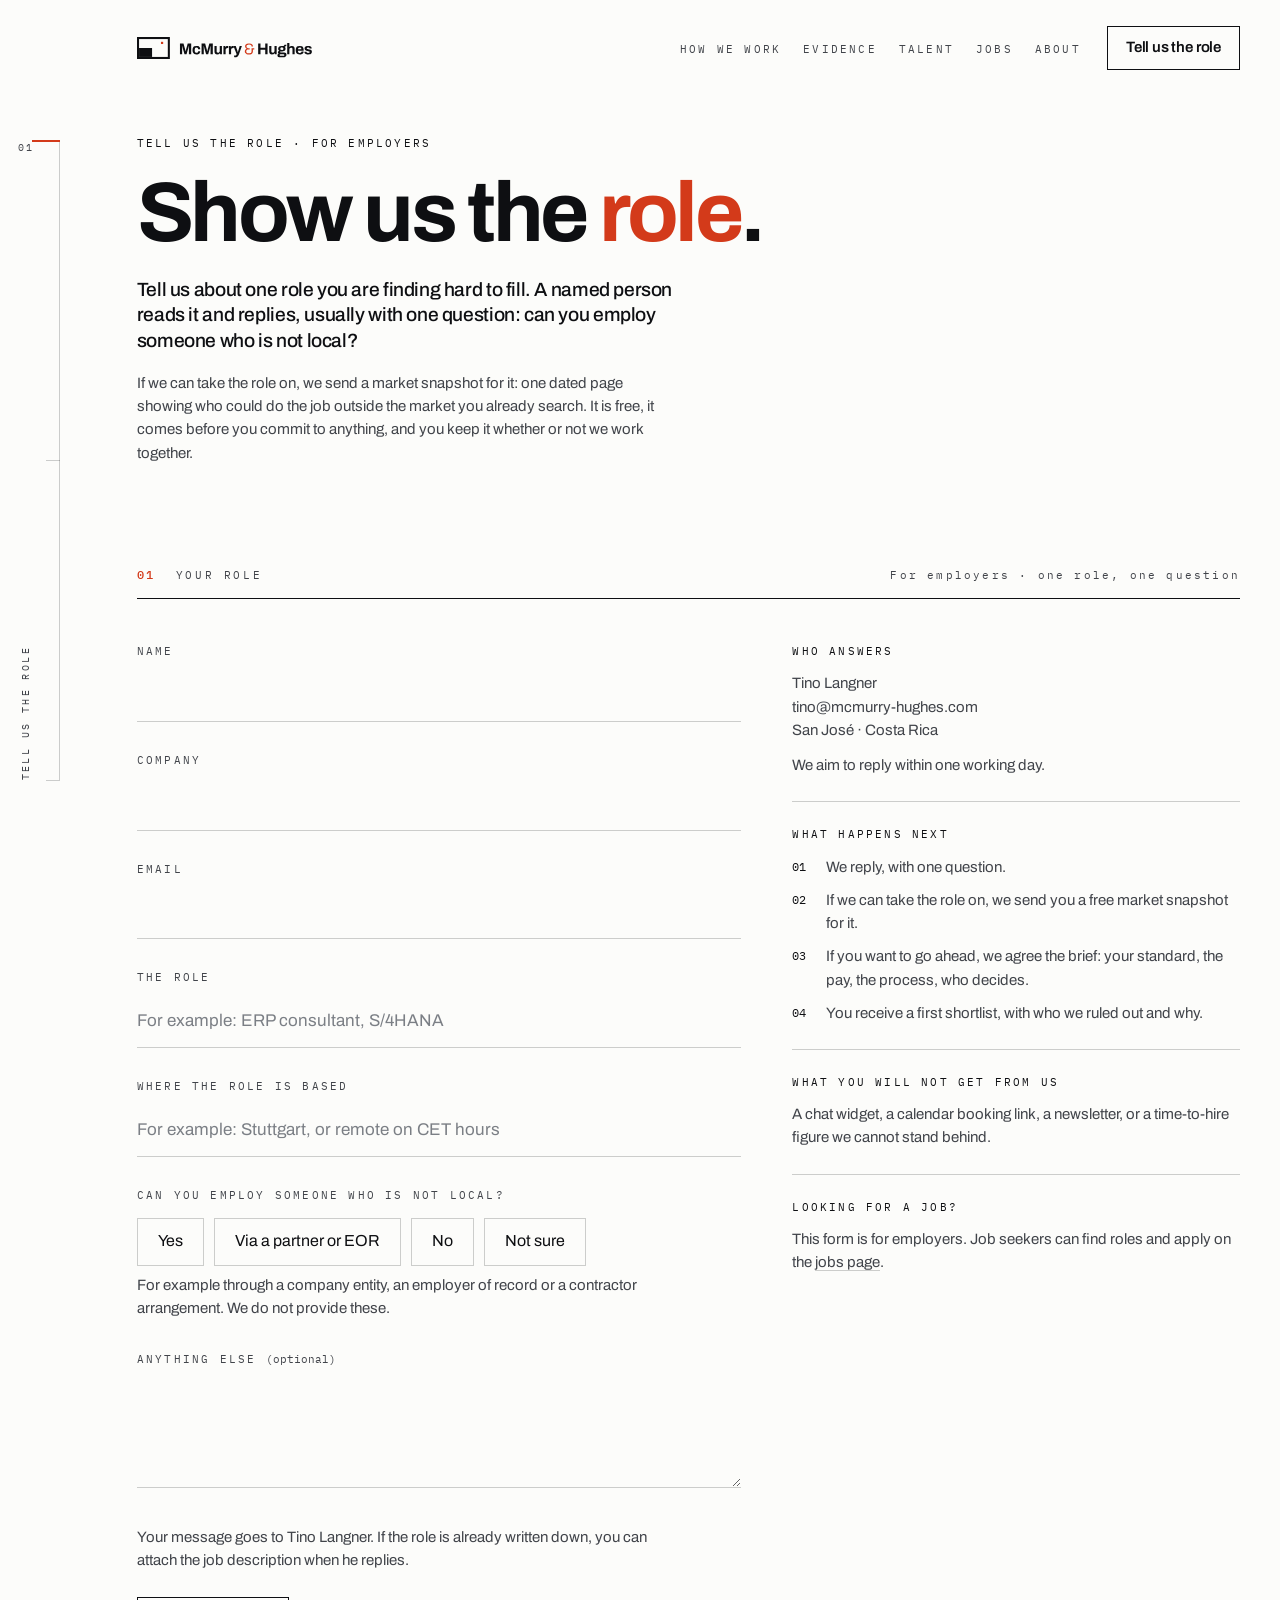
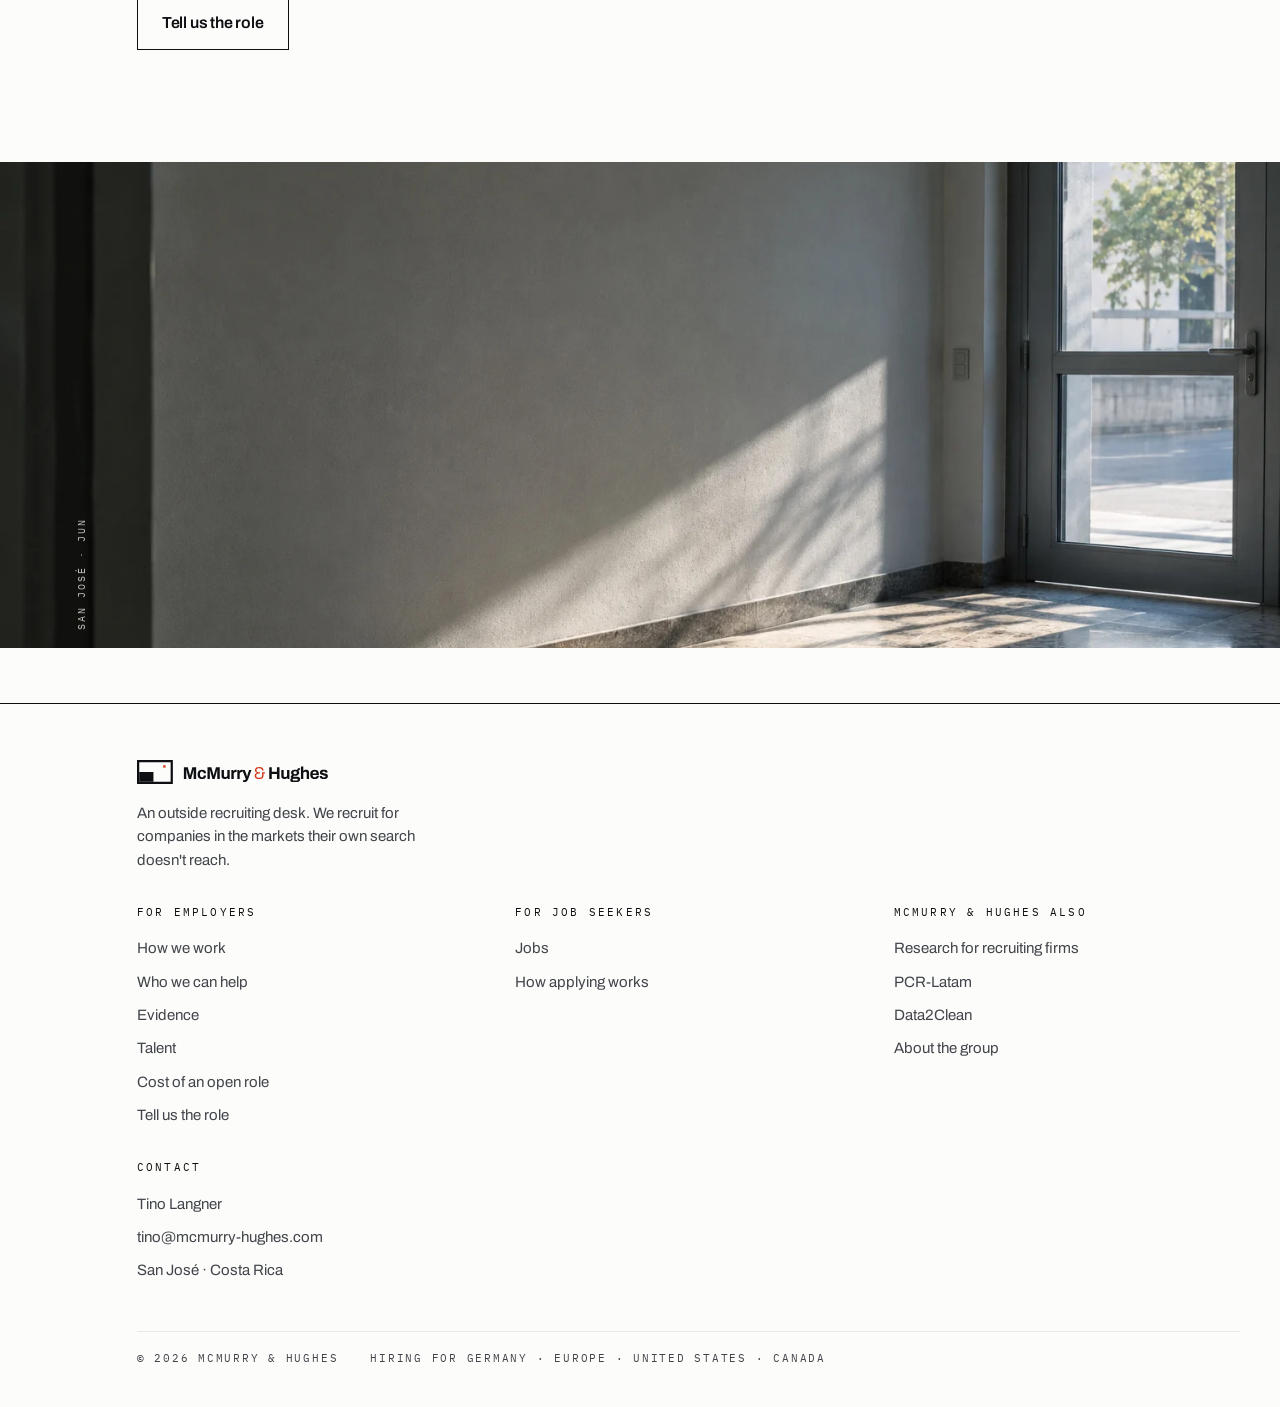
==== commit a1106e31: "Site v3: M&H architecture, snapshot offer, cost page, hi-res photos - "Tell us the role" is the one " ====
--- a/contact.html
+++ b/contact.html
@@ -3,21 +3,21 @@
 <head>
 <meta charset="utf-8">
 <meta name="viewport" content="width=device-width, initial-scale=1">
-<title>Request a market map · McMurry &amp; Hughes</title>
-<meta name="description" content="Tell McMurry &amp; Hughes about one role you are finding hard to fill. We research the market outside the one you already search and send you a market map.">
+<title>Tell us the role · McMurry &amp; Hughes</title>
+<meta name="description" content="Tell McMurry &amp; Hughes about one role you are finding hard to fill. If we can take it on, we send you a free market snapshot before you commit to anything.">
 <link rel="canonical" href="https://www.mcmurry-hughes.com/contact.html">
 
 <meta property="og:type" content="website">
 <meta property="og:site_name" content="McMurry &amp; Hughes">
-<meta property="og:title" content="Request a market map · McMurry &amp; Hughes">
+<meta property="og:title" content="Tell us the role · McMurry &amp; Hughes">
 <meta property="og:description" content="Show us the role. One role and one question: can you employ someone who is not local?">
 <meta property="og:url" content="https://www.mcmurry-hughes.com/contact.html">
-<meta property="og:image" content="https://www.mcmurry-hughes.com/assets/images/MH_photo_10-1024.jpg">
+<meta property="og:image" content="https://www.mcmurry-hughes.com/assets/images/MH_photo_10-1536.jpg">
 <meta property="og:locale" content="en_GB">
 <meta name="twitter:card" content="summary_large_image">
-<meta name="twitter:title" content="Request a market map · McMurry &amp; Hughes">
+<meta name="twitter:title" content="Tell us the role · McMurry &amp; Hughes">
 <meta name="twitter:description" content="Show us the role. One role and one question: can you employ someone who is not local?">
-<meta name="twitter:image" content="https://www.mcmurry-hughes.com/assets/images/MH_photo_10-1024.jpg">
+<meta name="twitter:image" content="https://www.mcmurry-hughes.com/assets/images/MH_photo_10-1536.jpg">
 <meta name="theme-color" content="#FCFCFA">
 
 <link rel="icon" href="favicon.ico" sizes="any">
@@ -32,6 +32,7 @@
 <link rel="stylesheet" href="css/components.css">
 <link rel="stylesheet" href="css/responsive.css">
 <link rel="stylesheet" href="css/motion.css">
+<link rel="stylesheet" href="css/site.css">
 
 <script type="module" src="js/main.js"></script>
 </head>
@@ -52,15 +53,14 @@
         <li><a class="nav__link" href="talent.html">Talent</a></li>
         <li class="nav__group" aria-hidden="true">For job seekers</li>
         <li class="nav__seek"><a class="nav__link" href="jobs.html">Jobs</a></li>
-        <li class="nav__cta"><a class="btn btn--primary btn--s" href="contact.html" aria-current="page">Request a market map</a></li>
+        <li class="nav__group" aria-hidden="true">The company</li>
+        <li class="nav__firms"><a class="nav__link" href="about.html">About</a></li>
+        <li class="nav__cta"><a class="btn btn--primary btn--s" href="contact.html">Tell us the role</a></li>
       </ul>
     </nav>
     <button class="nav__toggle" type="button" aria-expanded="false" aria-controls="nav-panel">Menu</button>
   </div>
 </header>
-
-<!-- the page rail (search trace): a visual record of where the reader is.
-     Decorative; the headings carry the same structure for assistive tech. -->
 <div class="rail" aria-hidden="true">
   <span class="rail__n">01</span>
   <span class="rail__line"></span>
@@ -70,12 +70,13 @@
 
 <main id="main">
 
-<section class="section phead" id="contact" data-rail="Request a map">
+<section class="section phead" id="contact" data-rail="Tell us the role">
   <div class="wrap">
-    <span class="label label--ink">Request a market map · for employers</span>
+    <span class="label label--ink">Tell us the role · for employers</span>
     <h1 class="say say--xl" style="margin-top:22px">Show us the <span class="hl">role</span>.</h1>
-    <p class="standfirst phead__sub">Tell us about one role you are finding hard to fill. We research the market for it and send you a market map: a short, dated document showing who could do the job outside the market you already search.</p>
-    <p class="small phead__more">We do not charge for the market map, and you keep it whether or not we work together. One question decides whether we can help at all: can you employ someone who is not local?</p>
+    <p class="standfirst phead__sub">Tell us about one role you are finding hard to fill. A named person reads it and replies, usually with one question: can you employ someone who is not local?</p>
+    <p class="small phead__more">If we can take the role on, we send a market snapshot for it: one dated page showing who could do the job outside the market you already search. It is free, it comes before you commit to anything, and you keep it whether or not we work together.</p>
+    <p class="small" data-prefilled hidden style="margin-top:14px"><b>Your answers from the cost check are already filled in.</b></p>
   </div>
 </section>
 
@@ -83,8 +84,7 @@
   <div class="wrap">
     <div class="shead" data-reveal><span class="shead__n">01</span><span class="shead__t">Your role</span><span class="shead__r">For employers · one role, one question</span></div>
     <div class="cols cols--lead">
-      <form class="form" novalidate data-form data-subject="Market map request: one role"
-            action="mailto:tino@mcmurry-hughes.com" method="post" enctype="text/plain">
+      <form class="form" novalidate data-form data-prefill data-subject="Role enquiry: one role">
         <div class="field">
           <label class="label" for="k-name">Name</label>
           <input id="k-name" name="name" type="text" autocomplete="name" required>
@@ -114,6 +114,7 @@
           <legend class="label">Can you employ someone who is not local?</legend>
           <div class="choice">
             <input type="radio" id="k-yes" name="employ" value="Yes" required aria-describedby="k-employ-help"><label for="k-yes">Yes</label>
+            <input type="radio" id="k-eor" name="employ" value="Via a partner or EOR" aria-describedby="k-employ-help"><label for="k-eor">Via a partner or EOR</label>
             <input type="radio" id="k-no" name="employ" value="No" aria-describedby="k-employ-help"><label for="k-no">No</label>
             <input type="radio" id="k-unsure" name="employ" value="Not sure" aria-describedby="k-employ-help"><label for="k-unsure">Not sure</label>
           </div>
@@ -124,15 +125,15 @@
           <label class="label" for="k-note">Anything else <span class="opt">(optional)</span></label>
           <textarea id="k-note" name="note" rows="3"></textarea>
         </div>
-        <p class="form__how">Pressing the button opens a draft email to tino@mcmurry-hughes.com in your own email program. Nothing is sent until you send it. If the role is already written down, you can attach the job description to that email.</p>
-        <button class="btn btn--primary" type="submit">Request a market map</button>
+        <p class="form__how">Your message goes to Tino Langner. If the role is already written down, you can attach the job description when he replies.</p>
+        <button class="btn btn--primary" type="submit">Tell us the role</button>
         <div class="form__status" role="status" aria-live="polite"></div>
       </form>
 
       <aside class="stack">
         <div data-reveal>
           <span class="label label--ink">Who answers</span>
-          <p class="small" style="margin-top:12px">Tino Langner<br><a class="link" href="mailto:tino@mcmurry-hughes.com">tino@mcmurry-hughes.com</a><br>San José · Costa Rica</p>
+          <p class="small" style="margin-top:12px">Tino Langner<br><span style="user-select:all">tino@mcmurry-hughes.com</span><br>San José · Costa Rica</p>
           <p class="small" style="margin-top:12px">We aim to reply within one working day.</p>
         </div>
         <hr class="hairline">
@@ -140,7 +141,7 @@
           <span class="label label--ink">What happens next</span>
           <ol class="small numlist" style="margin-top:12px">
             <li><b>01</b>We reply, with one question.</li>
-            <li><b>02</b>We send you the market map for that role.</li>
+            <li><b>02</b>If we can take the role on, we send you a free market snapshot for it.</li>
             <li><b>03</b>If you want to go ahead, we agree the brief: your standard, the pay, the process, who decides.</li>
             <li><b>04</b>You receive a first shortlist, with who we ruled out and why.</li>
           </ol>
@@ -164,8 +165,7 @@
   <figure class="plate plate--half" data-reveal="wipe">
     <picture>
       <source type="image/webp" srcset="assets/images/MH_photo_10-640.webp 640w, assets/images/MH_photo_10-1024.webp 1024w, assets/images/MH_photo_10-1536.webp 1536w" sizes="100vw">
-      <img src="assets/images/MH_photo_10-1024.jpg" width="1536" height="1024" loading="lazy" decoding="async"
-           alt="San José: an empty reception area in afternoon light, a small sign on the wall.">
+      <img src="assets/images/MH_photo_10-1536.jpg" width="1536" height="1024" loading="lazy" decoding="async" alt="San José: an empty reception area in afternoon light, a small sign on the wall.">
     </picture>
     <figcaption class="plate__cap">San José · Jun</figcaption>
   </figure>
@@ -175,7 +175,7 @@
 
 <footer class="foot">
   <div class="wrap">
-    <div class="foot__grid">
+    <div class="foot__grid foot__grid--5">
       <div>
         <img class="foot__mark" src="assets/icons/MH_lockup_horizontal.svg" width="192" height="24" alt="McMurry &amp; Hughes">
         <p class="small foot__line">An outside recruiting desk. We recruit for companies in the markets their own search doesn't reach.</p>
@@ -187,7 +187,8 @@
           <a href="how-we-work.html#fit">Who we can help</a>
           <a href="evidence.html">Evidence</a>
           <a href="talent.html">Talent</a>
-          <a href="contact.html">Request a market map</a>
+          <a href="cost.html">Cost of an open role</a>
+          <a href="contact.html">Tell us the role</a>
         </div>
       </div>
       <div>
@@ -198,17 +199,25 @@
         </div>
       </div>
       <div>
+        <span class="label label--ink">McMurry &amp; Hughes also</span>
+        <div class="foot__list">
+          <a href="recruiting-firms.html">Research for recruiting firms</a>
+          <a href="https://pcr-latam.com/" target="_blank" rel="noopener">PCR-Latam</a>
+          <a href="https://data2clean.com/" target="_blank" rel="noopener">Data2Clean</a>
+          <a href="about.html">About the group</a>
+        </div>
+      </div>
+      <div>
         <span class="label label--ink">Contact</span>
         <div class="foot__list">
           <span>Tino Langner</span>
-          <a href="mailto:tino@mcmurry-hughes.com">tino@mcmurry-hughes.com</a>
-          <a href="https://www.linkedin.com/company/mcmurry-&amp;-hughes/" target="_blank" rel="noopener" aria-label="McMurry &amp; Hughes on LinkedIn (opens in a new tab)">LinkedIn</a>
+          <span style="user-select:all">tino@mcmurry-hughes.com</span>
           <span>San José · Costa Rica</span>
         </div>
       </div>
     </div>
     <div class="foot__note">
-      <span>&copy; <span data-year>2026</span> McMurry &amp; Hughes</span>
+      <span>&copy; 2026 McMurry &amp; Hughes</span>
       <span>Hiring for Germany · Europe · United States · Canada</span>
     </div>
   </div>
--- a/css/site.css
+++ b/css/site.css
@@ -0,0 +1,288 @@
+/* Site additions: nav with About, the calculator, the snapshot window, the
+   five-column footer, the problem pull-back. Loaded after motion.css. */
+/* =========================================================================
+   McMURRY & HUGHES — additions.css            PROTOTYPE · NOT YET APPROVED
+   Everything the September 2026 business-model update needed that the
+   current site did not already have. Kept in one file so it can be reviewed,
+   accepted or removed without touching main.css or components.css.
+
+   Nothing here introduces a colour, a family, a radius, a shadow style or a
+   device that the brand book does not already contain. Each block is marked
+   PROPOSED BRAND-BOOK ADDITION where it extends the system.
+
+     19  navigation with a third audience        (proposed addition)
+     20  the calculator                          (proposed addition)
+     21  the snapshot document                   (proposed addition)
+     22  routes for recruiting firms             (proposed addition)
+     23  the company ledger (About)              (reuses the ledger)
+     24  the illustrative flag                   (review aid)
+     25  the prototype strip + review page       (review aid, not for launch)
+   ========================================================================= */
+
+/* ── 19 · NAVIGATION — A THIRD AUDIENCE ────────────────────────────────── */
+/* Employers, then job seekers, then recruiting firms and About, then the one
+   action, always last. Same link style, same rule between groups. */
+.nav__links{gap:22px}
+.nav__firms{padding-left:22px;border-left:1px solid var(--hair)}
+/* With a third group the bar needs about 1240px on one line, so the panel
+   takes over at 1240 instead of 1100 (the panel rules are the current
+   site's, repeated at the new width). */
+.nav__link{white-space:nowrap}
+@media (max-width:1240px){
+  .nav__toggle{display:inline-flex;align-items:center}
+  /* the mark and the Close control stay above the panel, so neither vanishes
+     while the panel is open */
+  .nav .mark,.nav__toggle{position:relative;z-index:80}
+  .nav__panel{
+    display:block;position:fixed;inset:0;z-index:70;
+    background:var(--paper);
+    padding:96px var(--gutter) 40px;
+    transform:translateY(-100%);
+    transition:transform .5s var(--ease);
+    visibility:hidden;
+  }
+  .nav[data-open="true"] .nav__panel{transform:none;visibility:visible}
+  .nav[data-open="true"]{background:var(--paper);border-bottom-color:transparent}
+  .nav__links{flex-direction:column;align-items:flex-start;gap:0}
+  .nav__links li{width:100%}
+  .nav__link{
+    display:block;font-size:13px;letter-spacing:.18em;width:100%;
+    padding:18px 0;border-bottom:1px solid var(--hairsoft);
+  }
+  .nav__link[aria-current="page"]{border-bottom-color:var(--ink)}
+  /* two audiences, two groups, each with a heading */
+  .nav__group{
+    display:block;padding:26px 0 6px;
+    font-family:var(--M);font-size:11px;letter-spacing:.2em;text-transform:uppercase;color:var(--slate);
+  }
+  .nav__group:first-child{padding-top:0}
+  .nav__cta{margin:26px 0 0}
+  .nav__cta .btn{width:100%}
+  .nav__seek,.nav__firms{padding-left:0;border-left:0}
+  .nav[data-open="true"] .nav__panel{overflow-y:auto}
+}
+
+
+@media (max-width:1100px){ .nav__firms,.nav__seek{padding-left:0;border-left:0} }
+/* the review strip steps aside while the menu panel is open */
+.nav[data-open="true"] ~ .proto{display:none}
+
+/* footer: four columns after the lockup */
+.foot__grid--5{grid-template-columns:minmax(0,1.3fr) repeat(4,minmax(0,1fr))}
+@media (max-width:1280px){ .foot__grid--5{grid-template-columns:repeat(3,minmax(0,1fr))} .foot__grid--5 > :first-child{grid-column:1 / -1} }
+@media (max-width:768px){ .foot__grid--5{grid-template-columns:1fr} }
+.foot__endorse{margin-top:14px;font-size:14px;color:var(--slate);max-width:36ch}
+
+/* ── 20 · THE CALCULATOR ───────────────────────────────────────────────── */
+/* PROPOSED BRAND-BOOK ADDITION. Built from the demonstration's own parts:
+   a hairline-ruled object with an ink border (.compare), form fields from
+   .field and .choice, figures set in Plex Mono 500 and never counted up.
+   No grey anywhere in it — the calculator is about money and time, not the
+   searched market, so grey would be a false statement. No vermilion either,
+   except the section index, as everywhere else. */
+
+.calc{border:1px solid var(--ink);background:var(--paper)}
+.calc__part{padding:clamp(20px,2.6vw,36px)}
+.calc__part + .calc__part{border-top:1px solid var(--ink)}
+.calc__head{display:flex;flex-wrap:wrap;align-items:baseline;gap:8px 20px;margin-bottom:clamp(20px,2.4vw,32px)}
+.calc__step{font-family:var(--M);font-weight:500;font-size:12px;letter-spacing:.2em;color:var(--verm)}
+.calc__title{font-weight:600;font-size:clamp(19px,1.5vw,23px);letter-spacing:-.026em;line-height:1.14}
+.calc__aside{margin-left:auto;color:var(--slate)}
+
+.calc__grid{display:grid;grid-template-columns:minmax(0,1fr) minmax(0,1fr);gap:clamp(24px,4vw,64px);align-items:start}
+.calc__fields{display:grid;grid-template-columns:repeat(2,minmax(0,1fr));gap:0 28px}
+.calc__fields .field{margin-bottom:24px}
+.calc__fields .field--wide{grid-column:1 / -1}
+.calc .choice label{font-size:15px;padding:0 16px;min-height:44px}
+.calc .choice input[type="checkbox"] + label{padding:0 16px}
+
+/* the result: figures, set, with the working shown beneath */
+.calc__out{border-top:1px solid var(--ink);padding-top:18px}
+.calc__big{font-family:var(--M);font-weight:500;font-size:clamp(28px,3vw,40px);line-height:1.05;
+  font-variant-numeric:tabular-nums lining-nums;letter-spacing:-.02em;color:var(--ink)}
+.calc__unit{font-family:var(--M);font-size:12px;letter-spacing:.14em;text-transform:uppercase;color:var(--slate);margin-top:8px;display:block}
+.calc__rows{margin-top:22px}
+.calc__rows td.q{font-size:18px}
+.calc__work{margin-top:18px;padding-top:14px;border-top:1px solid var(--hairsoft)}
+.calc__work code{display:block;font-family:var(--M);font-size:12px;line-height:1.8;color:var(--ink);white-space:normal}
+.calc__work p{font-size:14px;margin-top:10px}
+.calc__empty{color:var(--slate);font-size:15px}
+
+/* the diagnosis: one sentence, one reason, one next step */
+.calc__verdict{display:grid;grid-template-columns:minmax(0,1.2fr) minmax(0,1fr);gap:clamp(24px,4vw,64px);align-items:start}
+.calc__verdict .say{max-width:18ch}
+.calc__why{font-size:16px}
+.calc__verdict[hidden]{display:none}
+.calc__wait{font-size:15px;color:var(--slate)}
+
+@media (max-width:1023px){
+  .calc__grid,.calc__verdict{grid-template-columns:1fr}
+}
+@media (max-width:560px){
+  .calc__fields{grid-template-columns:1fr}
+  .calc__aside{margin-left:0}
+}
+
+/* ── 21 · THE SNAPSHOT DOCUMENT ────────────────────────────────────────── */
+/* PROPOSED BRAND-BOOK ADDITION. A one-page document drawn as a sheet: the
+   same paper, hairline and lift as the three documents already on the site.
+   Its window is the market window at document scale — grey is allowed here
+   because it means the client's searched market, and the people outside it
+   are vermilion. Every figure carries its base and its date. */
+
+.snap{display:grid;grid-template-columns:minmax(0,1.15fr) minmax(0,1fr);gap:clamp(32px,5vw,88px);align-items:start}
+.snapdoc{background:var(--paper);border:1px solid var(--hair);box-shadow:0 1px 2px rgba(14,15,18,.04),0 18px 46px rgba(14,15,18,.08);
+  padding:clamp(20px,2.4vw,32px)}
+.snapdoc__top{display:flex;justify-content:space-between;gap:16px;align-items:baseline;padding-bottom:12px;border-bottom:1px solid var(--ink)}
+.snapdoc__title{font-weight:600;font-size:clamp(19px,1.6vw,24px);letter-spacing:-.026em;line-height:1.15;margin-top:18px}
+.snapdoc__win{position:relative;aspect-ratio:3/1.35;border:1px solid var(--ink);overflow:hidden;margin-top:20px}
+.snapdoc__win .snapdoc__field{position:absolute;left:0;bottom:0;width:13%;height:40%;background:var(--field);border-top:2px solid var(--ink);border-right:2px solid var(--ink)}
+.snapdoc__win .person{position:absolute;width:7px;height:7px;background:var(--verm)}
+.snapdoc__win .person--in{background:var(--grey)}
+.snapdoc__win .hatch{position:absolute;right:0;top:0;bottom:0;width:14%}
+.snapdoc .ledger td{font-size:15px;padding:12px 18px 12px 0}
+.snapdoc .ledger .t{width:36%}
+.snapdoc__foot{display:flex;flex-wrap:wrap;justify-content:space-between;gap:10px 18px;margin-top:16px;padding-top:12px;border-top:1px solid var(--hairsoft)}
+
+.snap__side .say{max-width:16ch}
+.snap__who{margin-top:26px}
+.snap__map{margin-top:clamp(40px,5vw,72px);padding-top:18px;border-top:1px solid var(--ink)}
+
+@media (max-width:1023px){ .snap{grid-template-columns:1fr} }
+
+/* ── 22 · ROUTES FOR RECRUITING FIRMS ──────────────────────────────────── */
+/* PROPOSED BRAND-BOOK ADDITION. Three routes set as the step columns already
+   are (ink rule above, mono index, a heading, plain text) — not as cards.
+   Endorsed companies are named in type with the endorsement line beneath;
+   their own logos are placed from their own files when approved, and are
+   never approximated here. */
+
+.routes{display:grid;grid-template-columns:repeat(3,minmax(0,1fr));gap:clamp(24px,3vw,48px)}
+.route{padding-top:16px;border-top:1px solid var(--ink);display:flex;flex-direction:column}
+.route__n{font-family:var(--M);font-weight:500;font-size:12px;letter-spacing:.2em;color:var(--verm)}
+.route__name{font-weight:700;font-size:clamp(24px,2.2vw,32px);letter-spacing:-.035em;line-height:1;margin-top:18px}
+.route__desc{font-family:var(--M);font-size:11px;letter-spacing:.2em;text-transform:uppercase;color:var(--slate);margin-top:10px}
+.route__endorse{font-family:var(--M);font-size:11px;letter-spacing:.16em;text-transform:uppercase;color:var(--ink);margin-top:10px}
+.route p{margin-top:16px;font-size:16px}
+.route .list{margin-top:16px;font-size:15px}
+.route__buy{margin-top:18px;padding-top:12px;border-top:1px solid var(--hairsoft);font-size:15px;color:var(--slate)}
+.route__act{margin-top:auto;padding-top:20px}
+
+/* the quiet route on the home page: small, one statement, one text action */
+.firms{display:grid;grid-template-columns:minmax(0,1fr) minmax(0,1.2fr);gap:clamp(24px,4vw,72px);align-items:end}
+.firms__list{display:grid;grid-template-columns:repeat(3,minmax(0,1fr));gap:20px}
+.firms__list div{padding-top:12px;border-top:1px solid var(--hair)}
+.firms__list b{display:block;font-weight:600;color:var(--ink);font-size:16px}
+.firms__list span{display:block;font-size:14px;color:var(--slate);margin-top:4px}
+
+@media (max-width:1023px){ .routes{grid-template-columns:1fr} .firms{grid-template-columns:1fr} }
+@media (max-width:560px){ .firms__list{grid-template-columns:1fr} }
+
+/* ── 23 · THE DESK LADDER ──────────────────────────────────────────────── */
+/* One role, another role, an ongoing relationship. Three ruled columns with
+   a step index; the third is marked as agreed per employer, never priced. */
+.ladder{display:grid;grid-template-columns:repeat(3,minmax(0,1fr));gap:clamp(20px,3vw,48px)}
+.ladder > div{padding-top:16px;border-top:1px solid var(--ink)}
+.ladder__n{font-family:var(--M);font-weight:500;font-size:12px;letter-spacing:.2em;color:var(--verm)}
+.ladder h3{font-weight:600;font-size:clamp(20px,1.7vw,25px);letter-spacing:-.025em;line-height:1.15;margin-top:14px}
+.ladder p{margin-top:12px;font-size:16px}
+@media (max-width:768px){ .ladder{grid-template-columns:1fr} }
+
+/* ── 24 · THE ILLUSTRATIVE FLAG ────────────────────────────────────────── */
+/* Anything generated for the build says so, on the page, beside itself.
+   Ink hairline and Plex Mono only. */
+.illus{display:flex;flex-wrap:wrap;gap:6px 16px;align-items:baseline;
+  padding:10px 0;border-top:1px solid var(--ink);border-bottom:1px solid var(--hairsoft);margin-bottom:24px}
+.illus b{font-family:var(--M);font-weight:500;font-size:11px;letter-spacing:.2em;text-transform:uppercase;color:var(--ink)}
+.illus span{font-size:14px;color:var(--slate)}
+
+/* ── 25 · PROTOTYPE STRIP + REVIEW PAGE (review aid — remove before launch) ── */
+.proto{
+  position:fixed;left:0;right:0;bottom:0;z-index:90;
+  background:var(--ink);color:var(--paper);
+  display:flex;flex-wrap:wrap;gap:6px 22px;align-items:center;justify-content:space-between;
+  padding:8px var(--gutter);
+  font-family:var(--M);font-size:11px;letter-spacing:.16em;text-transform:uppercase;
+}
+.proto a{color:var(--paper);text-decoration:underline;text-decoration-color:var(--hair-rev);text-underline-offset:4px}
+.proto a:hover{text-decoration-color:var(--paper)}
+.proto__r{display:flex;gap:18px;flex-wrap:wrap}
+body.has-proto{padding-bottom:40px}
+body.has-proto .rail{bottom:40px}
+
+.review h2{margin-top:clamp(40px,5vw,64px)}
+.review .ledger td{font-size:15px}
+.review .ledger .t{width:26%}
+.review .list{margin-top:14px}
+
+/* the address stays whole in the five-column footer */
+@media (min-width:1281px){ .foot__list a[href^="mailto"]{white-space:nowrap} }
+
+/* =========================================================================
+   McMURRY & HUGHES — additions-d.css      PROTOTYPE D · THE LIVE SITE, CORRECTED
+   Only what D adds to v1: the scroll pull-back (from Prototype B, now the
+   problem section), a fourth footer column, and the review strip.
+   ========================================================================= */
+html,body{background:var(--paper)}
+.has-proto{padding-bottom:40px}
+.proto{padding-bottom:calc(8px + env(safe-area-inset-bottom, 0px))}
+/* ── the idea: the view widens as you scroll ───────────────────────────── */
+/* One object. At the top of the section the frame shows only the searched
+   market, close up. Scrolling pulls the view back, and the people outside it
+   come into the frame. Nothing is added: the market was always this size.
+   Scroll-scrubbed, transform only, no easing past the reader's hand. Under
+   reduced motion the view is simply wide. */
+.idea{position:relative}
+.idea__track{height:230vh}
+.idea__stick{
+  position:sticky;top:0;height:100vh;height:100svh;
+  display:flex;align-items:center;
+}
+.idea__grid{display:grid;grid-template-columns:minmax(0,.8fr) minmax(0,1.2fr);gap:clamp(32px,5vw,88px);align-items:center;width:100%}
+.idea__say{max-width:11ch}
+.idea__p{margin-top:24px;max-width:34ch}
+.idea__read{margin-top:32px;display:grid;gap:10px}
+.idea__read .compare__n b{font-size:22px}
+.idea__read .compare__n{display:flex;align-items:baseline;gap:4px}
+
+.idea__frame{position:relative;width:100%;aspect-ratio:3/2;max-width:100%;border:1px solid var(--ink);overflow:hidden;background:var(--paper)}
+.idea__world{position:absolute;inset:0;transform-origin:0% 100%;will-change:transform}
+.idea__searched{position:absolute;left:0;bottom:0;width:34%;height:46%;background:var(--field);border-top:2px solid var(--ink);border-right:2px solid var(--ink)}
+.idea__world .person{width:8px;height:8px}
+.idea__world .person--in{background:var(--grey)}
+.idea__tag{position:absolute;left:14px;top:12px;z-index:2}
+.idea__cap{display:flex;flex-wrap:wrap;gap:6px 22px;margin-top:14px;padding-top:10px;border-top:1px solid var(--hairsoft)}
+
+@media (max-width:1023px){
+  .idea__grid{grid-template-columns:1fr;gap:28px}
+  .idea__say{max-width:16ch}
+  .idea__read{margin-top:18px;grid-auto-flow:column;justify-content:start;gap:24px}
+}
+@media (prefers-reduced-motion:reduce){
+  .idea__track{height:auto}
+  .idea__stick{position:static;height:auto;padding-block:var(--band)}
+  .idea__world{transform:none !important}
+}
+
+
+/* v1 set the problem at the top of a normal section; the pull-back needs the
+   section head inside the pinned frame */
+.idea .shead{margin-bottom:28px}
+@media (max-width:1023px){ .idea .shead{margin-bottom:18px} .idea__p{margin-top:14px} }
+@media (max-height:760px) and (min-width:1024px){ .idea__say{font-size:clamp(30px,3.6vw,52px)} }
+.idea__cost{display:inline-block;margin-top:14px}
+@media (max-width:1023px){ .idea__cost{margin-top:8px} }
+.idea__p--2{margin-top:12px;color:var(--ink)}
+@media (max-width:1023px){ .idea__p--2{margin-top:8px} }
+/* one flat row on desktop: no fences between audiences */
+@media (min-width:1241px){ .nav__seek,.nav__firms{padding-left:0;border-left:0} }
+/* Step numbers: small type, so vermilion fails contrast on bone and ink.
+   Vermilion stays for the person outside the search; numbers are ink. */
+.step__n{color:var(--ink)}
+.section--ink .step__n,.steps--rev .step__n{color:var(--paper)}
+/* document card footers: each label stays on one line, the pair wraps */
+.sheet__foot{flex-wrap:wrap;gap:6px 18px}
+.sheet__foot .caption{white-space:nowrap}
+/* the rail's words meet AA contrast on paper (10 px type) */
+.rail__label,.rail__n{color:var(--slate)}
+.rail--rev .rail__label,.rail--rev .rail__n{color:rgba(252,252,250,.72)}
